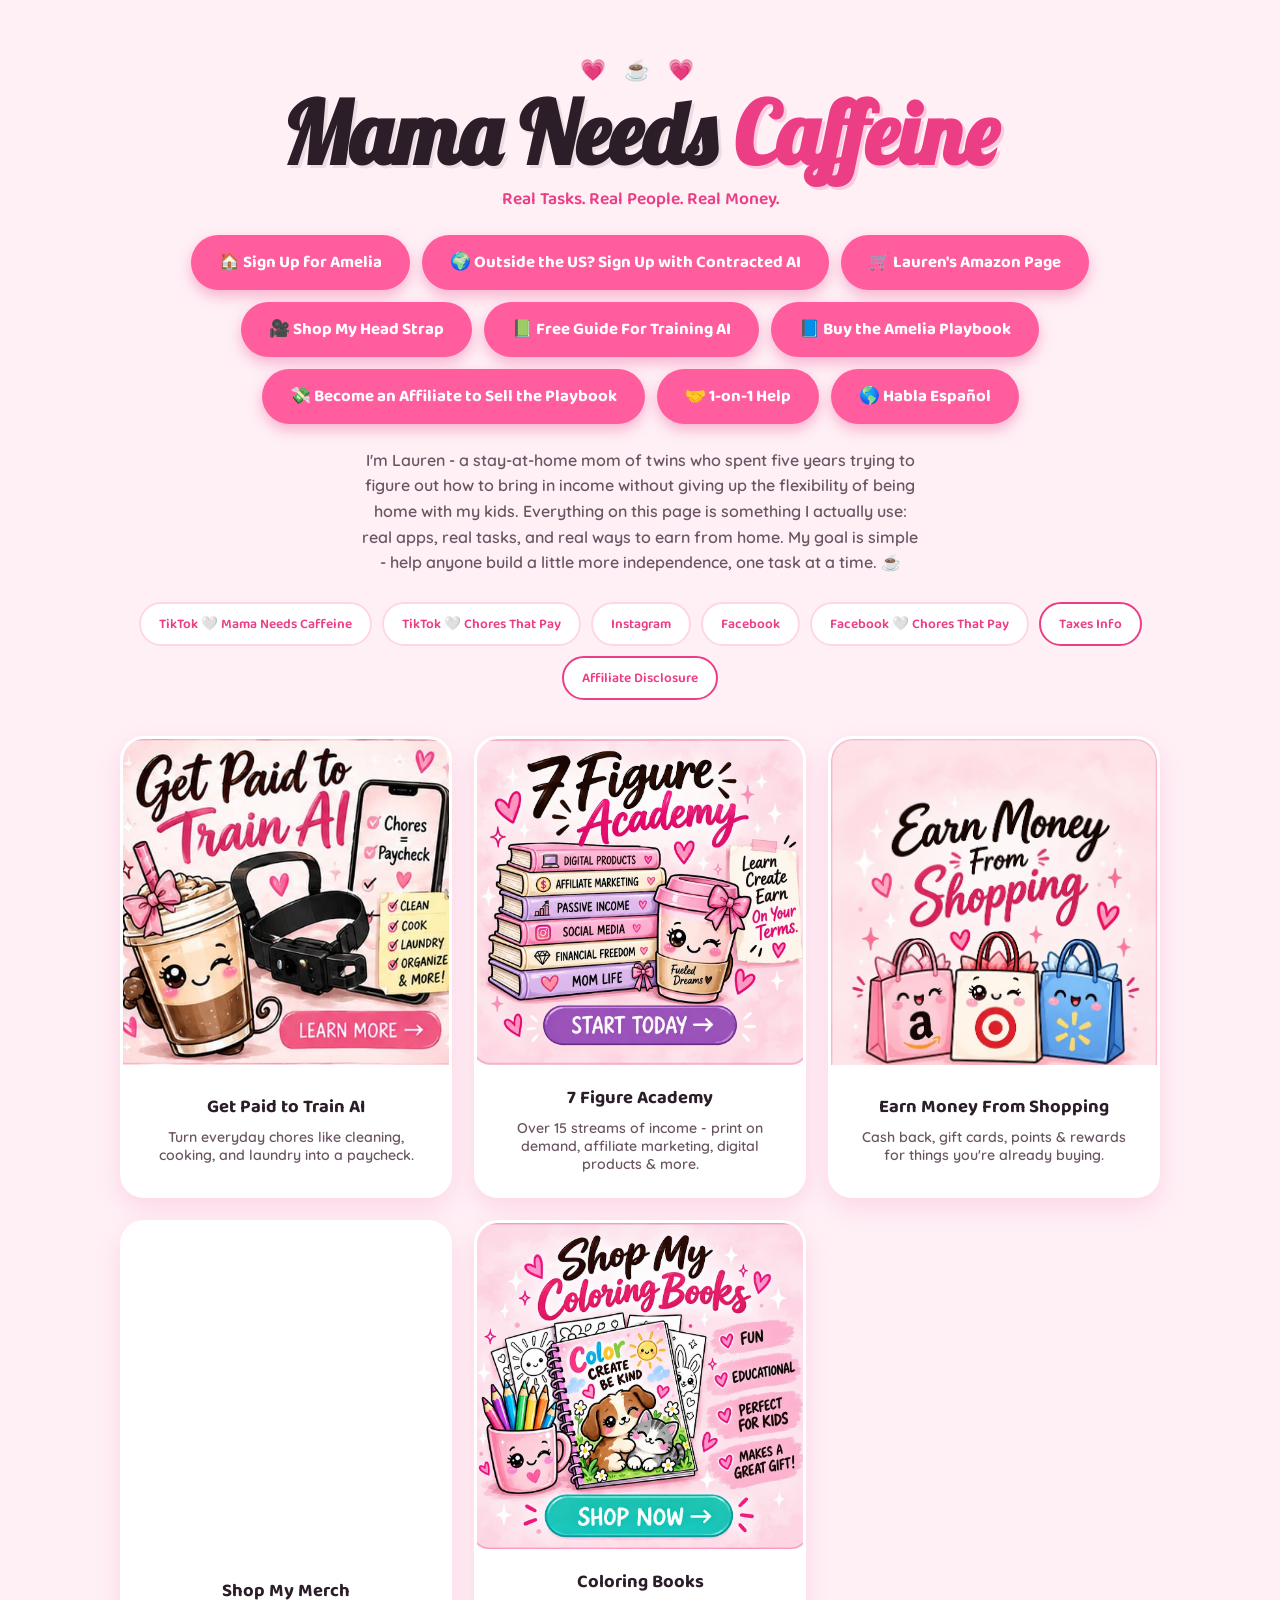
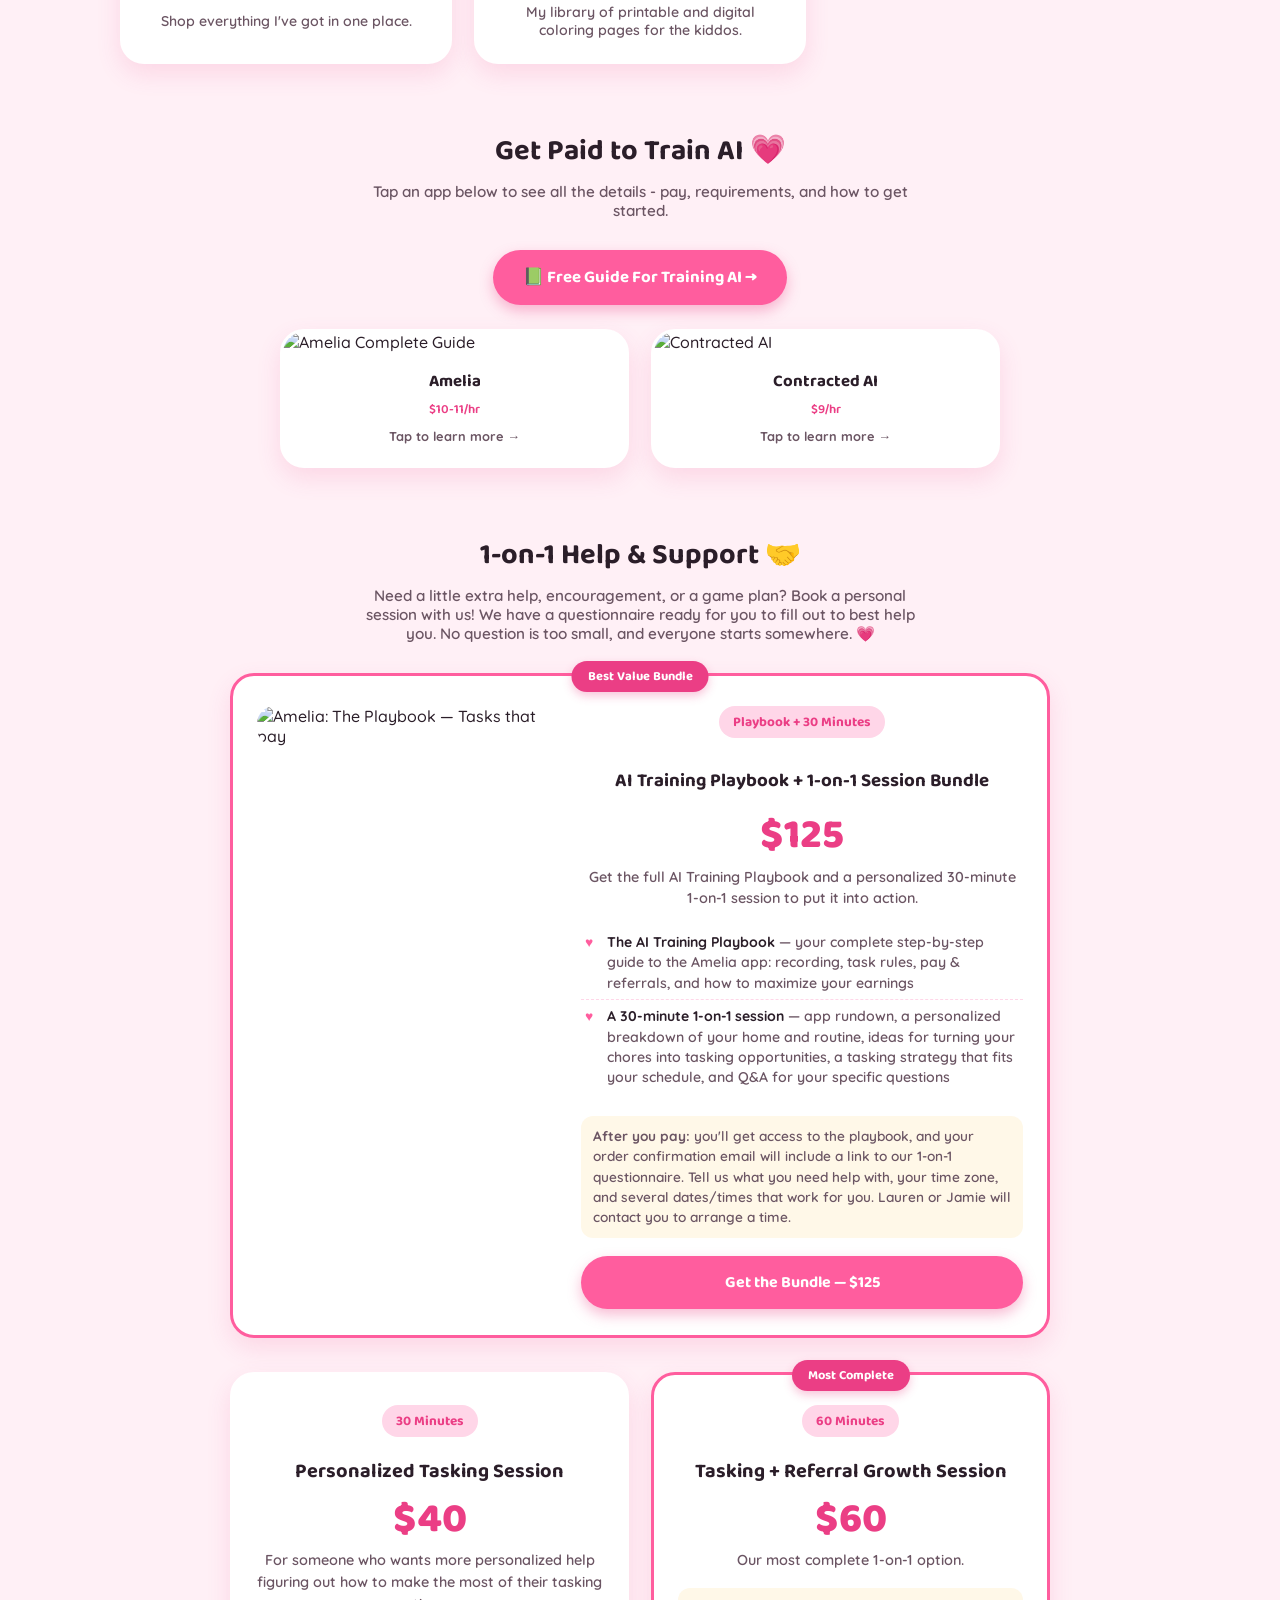
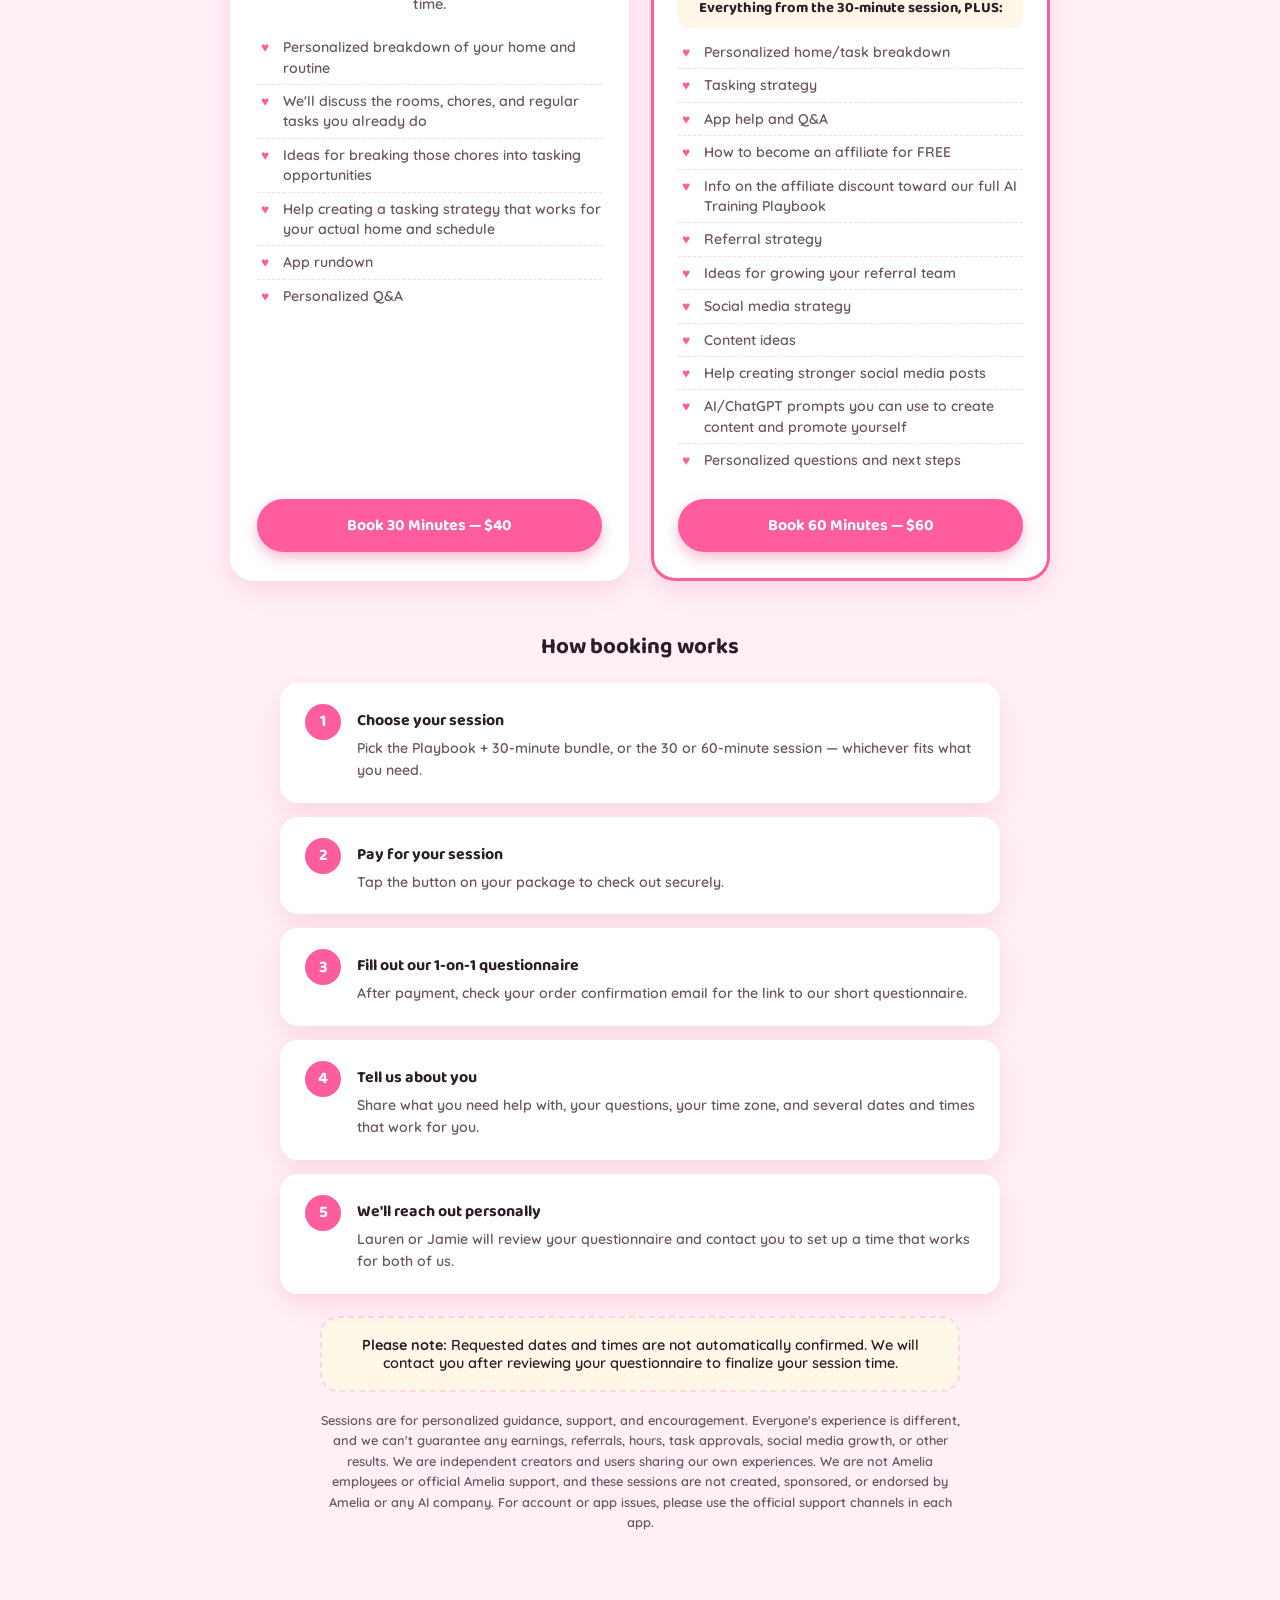
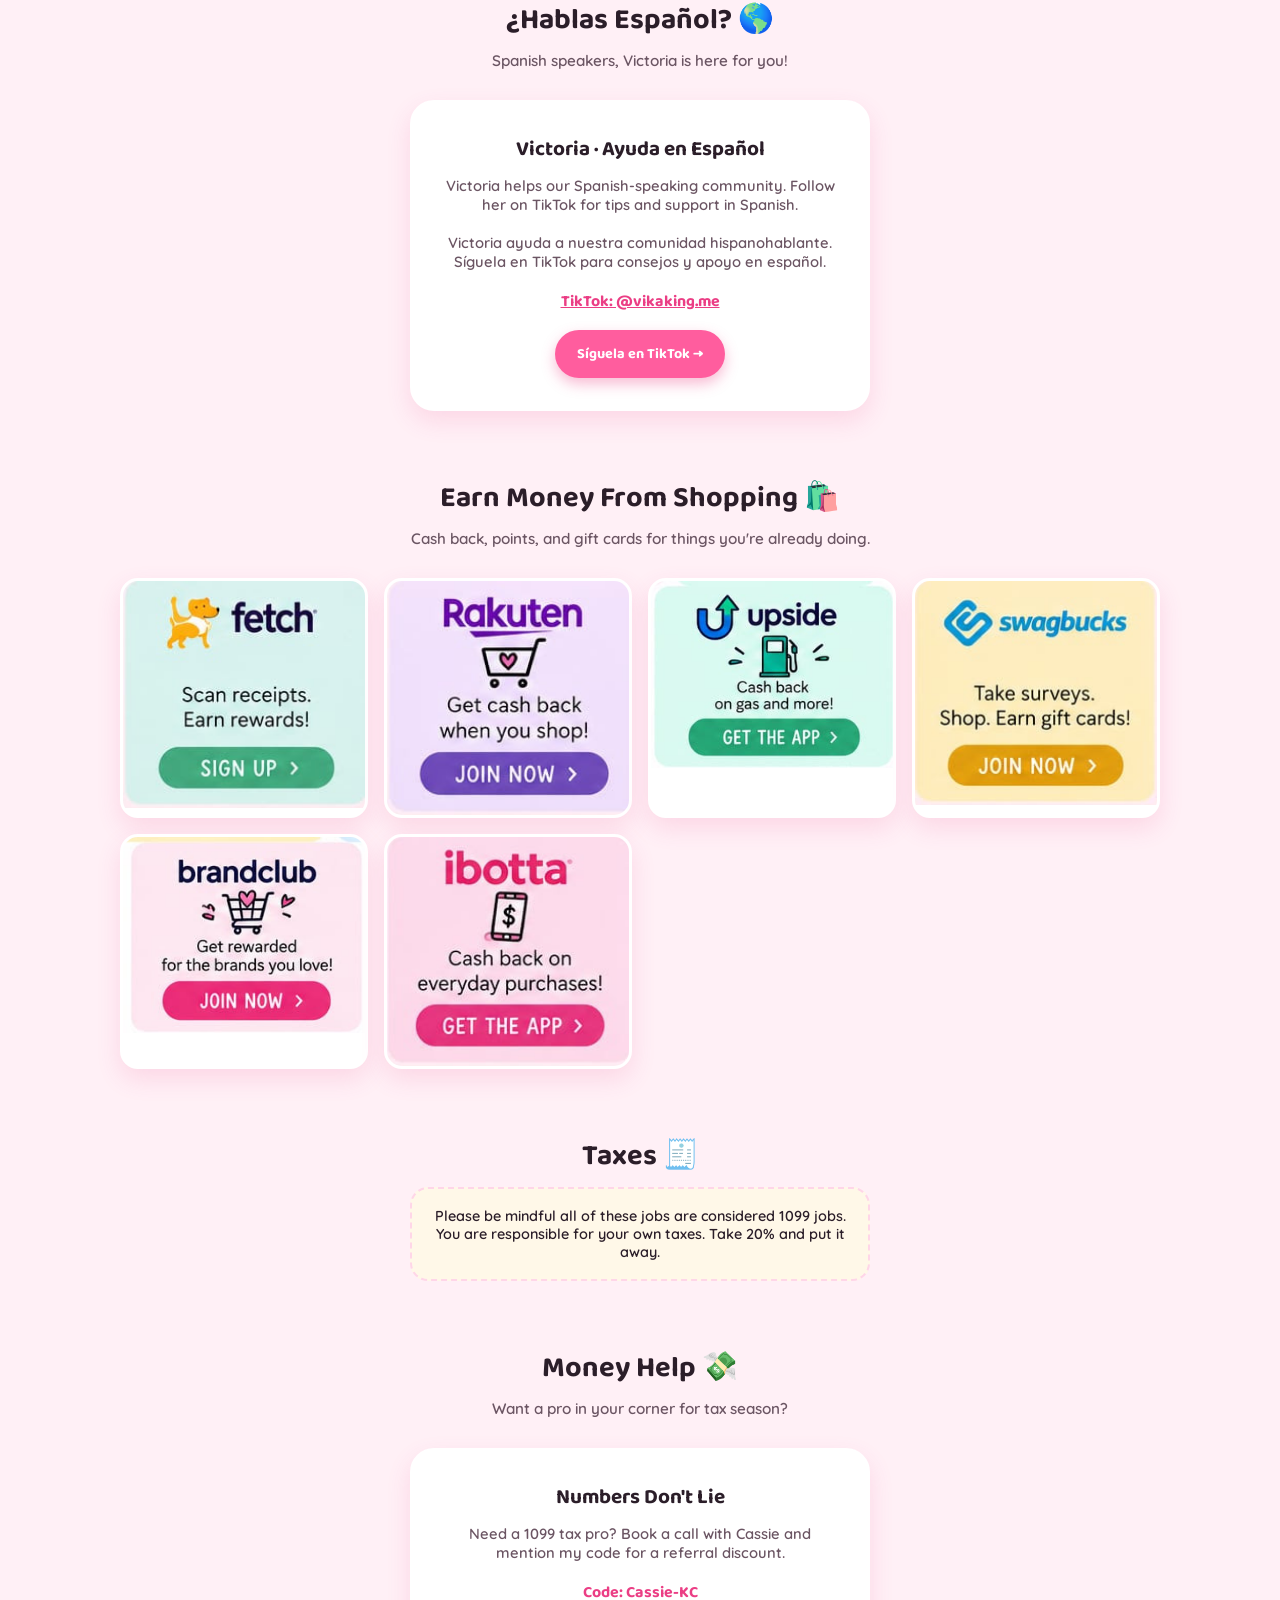
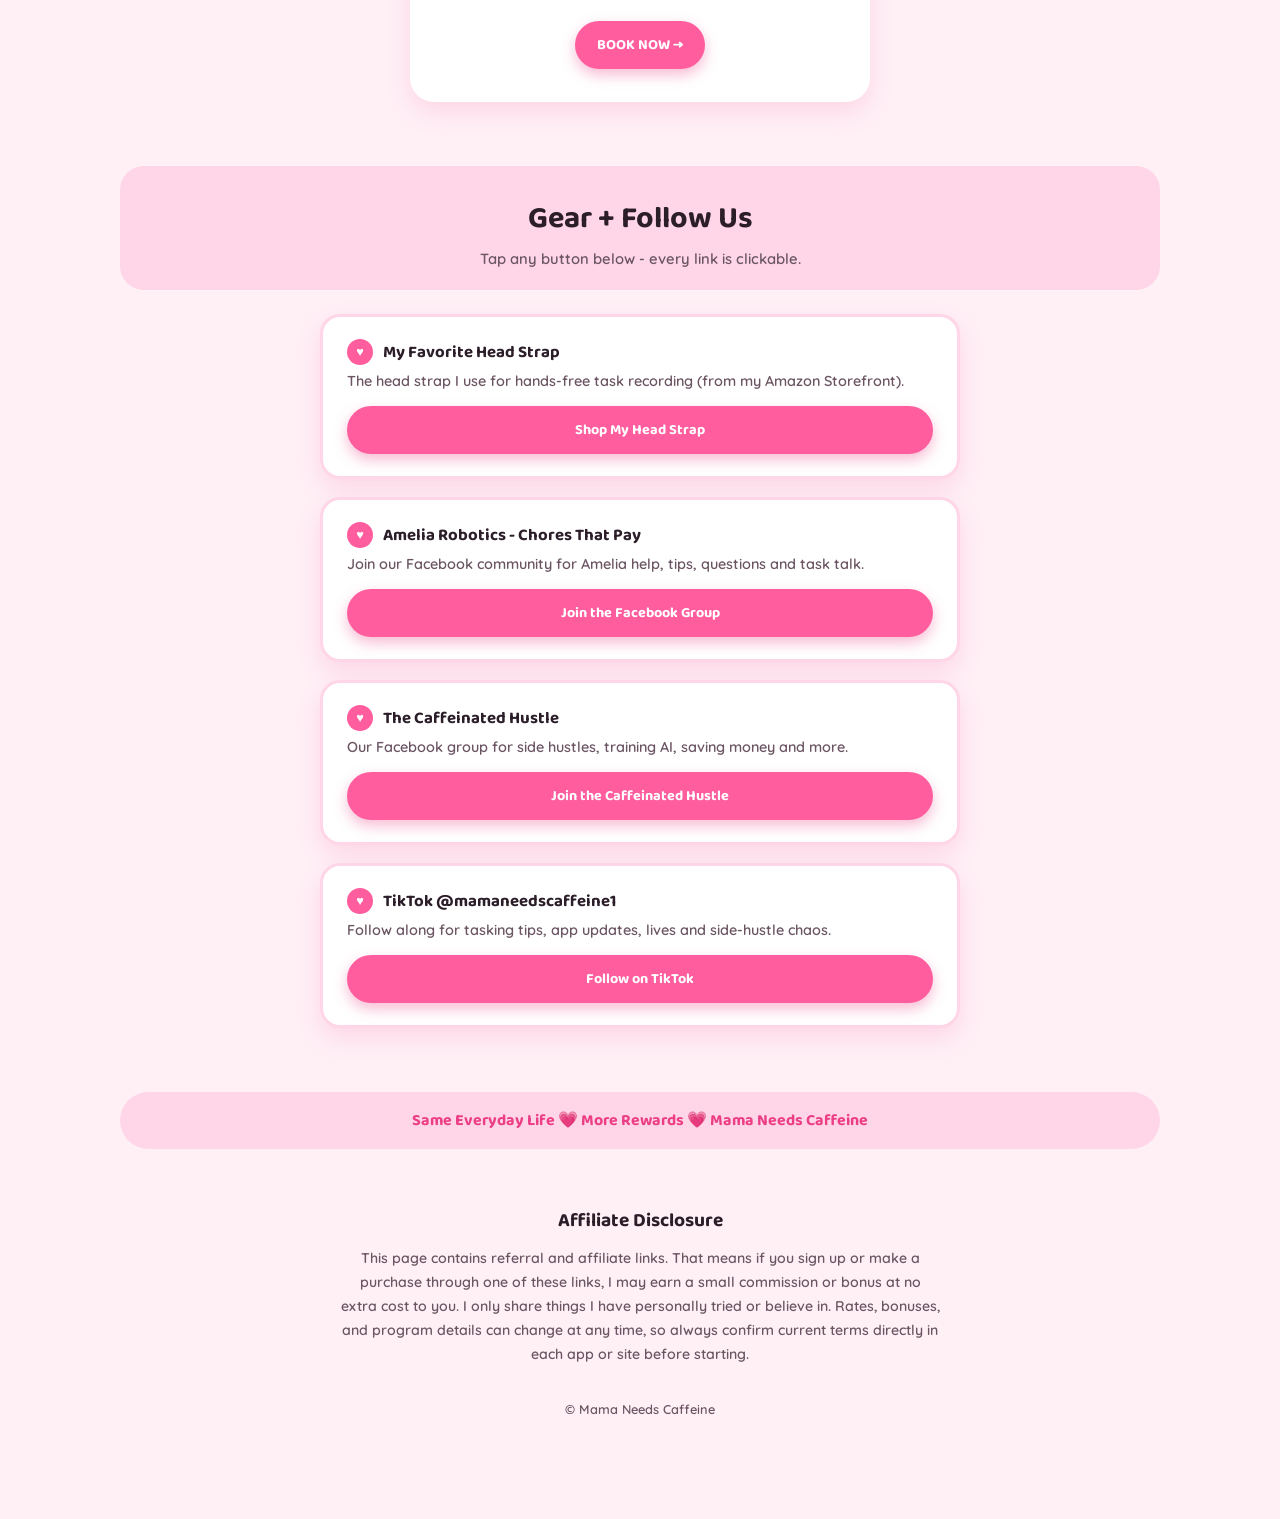
==== index.html @ 2abd8315 "Add Playbook + 1-on-1 bundle to 1-on-1 options" ====
<!DOCTYPE html>
<html lang="en">
<head>
<meta charset="UTF-8">
<meta name="viewport" content="width=device-width, initial-scale=1.0">
<title>Mama Needs Caffeine - Real Tasks. Real People. Real Money.</title>
<link rel="preconnect" href="https://fonts.googleapis.com">
<link rel="preconnect" href="https://fonts.gstatic.com" crossorigin>
<link href="https://fonts.googleapis.com/css2?family=Baloo+2:wght@500;600;700;800&family=Lobster&family=Quicksand:wght@500;600;700&display=swap" rel="stylesheet">
<link rel="stylesheet" href="style.css">
</head>
<body>

<div class="wrap">

  <section class="hero">
    <div class="heart-row">💗 ☕ 💗</div>
    <h1 class="logo">
      <span class="dark-part">Mama Needs</span>
      <span class="pink-part">Caffeine</span>
    </h1>
    <p class="tagline">Real Tasks. Real People. Real Money.</p>
    <div style="display:flex; flex-wrap:wrap; justify-content:center; gap:12px; margin:0 0 24px;">
      <a class="btn" href="https://www.ameliachores.com/r/LBELSL47G3JT" target="_blank" rel="noopener" style="font-size:1.05rem; padding:14px 28px;">🏠 Sign Up for Amelia</a>
      <a class="btn" href="https://contracted.ai/interview/4?ref=8CCH0YBC" target="_blank" rel="noopener" style="font-size:1.05rem; padding:14px 28px;">🌍 Outside the US? Sign Up with Contracted AI</a>
      <a class="btn" href="https://www.amazon.com/shop/adventuresthrumotherhood?ref=cm_sw_r_apan_aipsfshop_J4DMDSA8J8KQQZ8EER9V&ref_=cm_sw_r_apan_aipsfshop_J4DMDSA8J8KQQZ8EER9V&social_share=cm_sw_r_apan_aipsfshop_J4DMDSA8J8KQQZ8EER9V&language=en-US&ccs_id=1f6374aa-0c74-4f8c-9228-d6cecc4f8202" target="_blank" rel="noopener" style="font-size:1.05rem; padding:14px 28px;">🛒 Lauren's Amazon Page</a>
      <a class="btn" href="https://a.co/d/09XKyLMh" target="_blank" rel="noopener" style="font-size:1.05rem; padding:14px 28px;">🎥 Shop My Head Strap</a>
      <a class="btn" href="free-guide/" style="font-size:1.05rem; padding:14px 28px;">📗 Free Guide For Training AI</a>
      <a class="btn" href="playbook.html" style="font-size:1.05rem; padding:14px 28px;">📘 Buy the Amelia Playbook</a>
      <a class="btn" href="https://af.uppromote.com/zef9bq-ih/register" target="_blank" rel="noopener" style="font-size:1.05rem; padding:14px 28px;">💸 Become an Affiliate to Sell the Playbook</a>
      <a class="btn" href="#one-on-one" style="font-size:1.05rem; padding:14px 28px;">🤝 1-on-1 Help</a>
      <a class="btn" href="#espanol" style="font-size:1.05rem; padding:14px 28px;">🌎 Habla Español</a>
    </div>
    <p class="bio">I'm Lauren - a stay-at-home mom of twins who spent five years trying to figure out how to bring in income without giving up the flexibility of being home with my kids. Everything on this page is something I actually use: real apps, real tasks, and real ways to earn from home. My goal is simple - help anyone build a little more independence, one task at a time. ☕</p>
    <div class="socials">
      <a href="https://www.tiktok.com/@mamaneedscaffeine1" target="_blank" rel="noopener">TikTok 🤍 Mama Needs Caffeine</a>
      <a href="https://www.tiktok.com/@choresthatpay?_r=1&_t=ZP-99oazh02ytD" target="_blank" rel="noopener">TikTok 🤍 Chores That Pay</a>
      <a href="https://www.instagram.com/choresthatpay" target="_blank" rel="noopener">Instagram</a>
      <a href="https://www.facebook.com/share/19jVBPWuqv/" target="_blank" rel="noopener">Facebook</a>
      <a href="https://www.facebook.com/profile.php?id=61594440024129" target="_blank" rel="noopener">Facebook 🤍 Chores That Pay</a>
      <a href="#taxes" class="meta-link">Taxes Info</a>
      <a href="#disclosure" class="meta-link">Affiliate Disclosure</a>
    </div>
  </section>

  <div class="feature-grid">

    <a class="feature-card" href="#ai-training">
      <img src="train-ai-banner.png" alt="Get Paid to Train AI">
      <div class="feature-body">
        <h3>Get Paid to Train AI</h3>
        <p>Turn everyday chores like cleaning, cooking, and laundry into a paycheck.</p>
      </div>
    </a>

    <a class="feature-card" href="https://shop.beacons.ai/digitalboss01/f6647936-2708-4bae-9449-1b0b3589a94e?affiliateKey=[base64]%3D%3D&t=1787776567490" target="_blank" rel="noopener">
      <img src="academy.png" alt="7 Figure Academy">
      <div class="feature-body">
        <h3>7 Figure Academy</h3>
        <p>Over 15 streams of income - print on demand, affiliate marketing, digital products & more.</p>
      </div>
    </a>

    <a class="feature-card" href="#cashback">
      <img src="shopping-banner.png" alt="Earn Money From Shopping">
      <div class="feature-body">
        <h3>Earn Money From Shopping</h3>
        <p>Cash back, gift cards, points & rewards for things you're already buying.</p>
      </div>
    </a>

    <a class="feature-card" href="https://mama-needs-caffeine.printify.me/products" target="_blank" rel="noopener">
      <div class="slideshow">
        <img src="shirt-work-smarter.jpg" alt="Work Smarter Not Harder shirt">
        <img src="shirt-lets-get-paid.jpg" alt="Let's Get Paid shirt">
        <img src="shirt-extra-income.jpg" alt="Turn Everyday Life Into Extra Income shirt">
      </div>
      <div class="feature-body">
        <h3>Shop My Merch</h3>
        <p>Shop everything I've got in one place.</p>
      </div>
    </a>

    <a class="feature-card" href="https://amzn.to/4gNyfZn" target="_blank" rel="noopener">
      <img src="coloring-books.png" alt="Shop My Coloring Books">
      <div class="feature-body">
        <h3>Coloring Books</h3>
        <p>My library of printable and digital coloring pages for the kiddos.</p>
      </div>
    </a>

  </div>

  <h2 class="section-title" id="ai-training">Get Paid to Train AI 💗</h2>
  <p class="section-sub">Tap an app below to see all the details - pay, requirements, and how to get started.</p>
  <div class="app-cta" style="margin:0 0 8px;"><a class="btn" href="free-guide/">📗 Free Guide For Training AI →</a></div>
  <div class="subrow">
    <a class="sub-card" href="amelia.html">
      <img src="https://cdn.shopify.com/s/files/1/1002/6323/1779/files/amelia-complete-guide.png?v=1792120427" alt="Amelia Complete Guide">
      <div class="sub-body">
        <h4>Amelia</h4>
        <span class="code">$10-11/hr</span>
        <span class="tap-note">Tap to learn more →</span>
      </div>
    </a>
    <a class="sub-card" href="contracted-ai-info.html">
      <img src="https://cdn.shopify.com/s/files/1/1002/6323/1779/files/contracted-ai.png?v=1792118184" alt="Contracted AI">
      <div class="sub-body">
        <h4>Contracted AI</h4>
        <span class="code">$9/hr</span>
        <span class="tap-note">Tap to learn more →</span>
      </div>
    </a>
  </div>

  <!-- ============ 1-ON-1 HELP & SUPPORT ============ -->
  <h2 class="section-title" id="one-on-one">1-on-1 Help &amp; Support 🤝</h2>
  <p class="section-sub">Need a little extra help, encouragement, or a game plan? Book a personal session with us! We have a questionnaire ready for you to fill out to best help you. No question is too small, and everyone starts somewhere. 💗</p>

  <div class="bundle-card">
    <span class="help-ribbon">Best Value Bundle</span>
    <img class="bundle-img" src="https://cdn.shopify.com/s/files/1/1002/6323/1779/files/Amelia_chores_that_pay_0a6f70e0-307a-493e-a31a-1e8fb2b9ea78.png?v=1792594000" alt="Amelia: The Playbook — Tasks that pay" loading="lazy">
    <div class="bundle-body">
      <p class="help-time">Playbook + 30 Minutes</p>
      <h3>AI Training Playbook + 1-on-1 Session Bundle</h3>
      <p class="help-price">$125</p>
      <p class="help-for">Get the full AI Training Playbook and a personalized 30-minute 1-on-1 session to put it into action.</p>
      <ul class="help-list">
        <li><strong>The AI Training Playbook</strong> — your complete step-by-step guide to the Amelia app: recording, task rules, pay &amp; referrals, and how to maximize your earnings</li>
        <li><strong>A 30-minute 1-on-1 session</strong> — app rundown, a personalized breakdown of your home and routine, ideas for turning your chores into tasking opportunities, a tasking strategy that fits your schedule, and Q&amp;A for your specific questions</li>
      </ul>
      <p class="bundle-after"><strong>After you pay:</strong> you'll get access to the playbook, and your order confirmation email will include a link to our 1-on-1 questionnaire. Tell us what you need help with, your time zone, and several dates/times that work for you. Lauren or Jamie will contact you to arrange a time.</p>
      <a class="btn help-btn" href="https://zef9bq-ih.myshopify.com/cart/55795128860963:1" target="_blank" rel="noopener">Get the Bundle — $125</a>
    </div>
  </div>

  <div class="help-grid">

    <div class="help-card">
      <p class="help-time">30 Minutes</p>
      <h3>Personalized Tasking Session</h3>
      <p class="help-price">$40</p>
      <p class="help-for">For someone who wants more personalized help figuring out how to make the most of their tasking time.</p>
      <ul class="help-list">
        <li>Personalized breakdown of your home and routine</li>
        <li>We'll discuss the rooms, chores, and regular tasks you already do</li>
        <li>Ideas for breaking those chores into tasking opportunities</li>
        <li>Help creating a tasking strategy that works for your actual home and schedule</li>
        <li>App rundown</li>
        <li>Personalized Q&amp;A</li>
      </ul>
      <a class="btn help-btn" href="https://zef9bq-ih.myshopify.com/cart/55715166224675:1" target="_blank" rel="noopener">Book 30 Minutes — $40</a>
    </div>

    <div class="help-card help-card--featured">
      <span class="help-ribbon">Most Complete</span>
      <p class="help-time">60 Minutes</p>
      <h3>Tasking + Referral Growth Session</h3>
      <p class="help-price">$60</p>
      <p class="help-for">Our most complete 1-on-1 option.</p>
      <p class="help-plus">Everything from the 30-minute session, PLUS:</p>
      <ul class="help-list">
        <li>Personalized home/task breakdown</li>
        <li>Tasking strategy</li>
        <li>App help and Q&amp;A</li>
        <li>How to become an affiliate for FREE</li>
        <li>Info on the affiliate discount toward our full AI Training Playbook</li>
        <li>Referral strategy</li>
        <li>Ideas for growing your referral team</li>
        <li>Social media strategy</li>
        <li>Content ideas</li>
        <li>Help creating stronger social media posts</li>
        <li>AI/ChatGPT prompts you can use to create content and promote yourself</li>
        <li>Personalized questions and next steps</li>
      </ul>
      <a class="btn help-btn" href="https://zef9bq-ih.myshopify.com/cart/55715166454051:1" target="_blank" rel="noopener">Book 60 Minutes — $60</a>
    </div>

  </div>

  <h3 class="help-subtitle">How booking works</h3>
  <div class="steps-list">
    <div class="step-item"><span class="step-num">1</span><div><h4>Choose your session</h4><p>Pick the Playbook + 30-minute bundle, or the 30 or 60-minute session — whichever fits what you need.</p></div></div>
    <div class="step-item"><span class="step-num">2</span><div><h4>Pay for your session</h4><p>Tap the button on your package to check out securely.</p></div></div>
    <div class="step-item"><span class="step-num">3</span><div><h4>Fill out our 1-on-1 questionnaire</h4><p>After payment, check your order confirmation email for the link to our short questionnaire.</p></div></div>
    <div class="step-item"><span class="step-num">4</span><div><h4>Tell us about you</h4><p>Share what you need help with, your questions, your time zone, and several dates and times that work for you.</p></div></div>
    <div class="step-item"><span class="step-num">5</span><div><h4>We'll reach out personally</h4><p>Lauren or Jamie will review your questionnaire and contact you to set up a time that works for both of us.</p></div></div>
  </div>

  <div class="tax-note help-note"><strong>Please note:</strong> Requested dates and times are not automatically confirmed. We will contact you after reviewing your questionnaire to finalize your session time.</div>


  <p class="help-disclaimer">Sessions are for personalized guidance, support, and encouragement. Everyone's experience is different, and we can't guarantee any earnings, referrals, hours, task approvals, social media growth, or other results. We are independent creators and users sharing our own experiences. We are not Amelia employees or official Amelia support, and these sessions are not created, sponsored, or endorsed by Amelia or any AI company. For account or app issues, please use the official support channels in each app.</p>

  <h2 class="section-title" id="espanol">¿Hablas Español? 🌎</h2>
  <p class="section-sub">Spanish speakers, Victoria is here for you!</p>
  <div class="text-card">
    <h3>Victoria · Ayuda en Español</h3>
    <p>Victoria helps our Spanish-speaking community. Follow her on TikTok for tips and support in Spanish.<br><br>Victoria ayuda a nuestra comunidad hispanohablante. Síguela en TikTok para consejos y apoyo en español.</p>
    <a class="code" href="https://www.tiktok.com/@vikaking.me?is_from_webapp=1&amp;sender_device=pc" target="_blank" rel="noopener" style="text-decoration:underline;">TikTok: @vikaking.me</a>
    <a class="btn" href="https://www.tiktok.com/@vikaking.me?is_from_webapp=1&amp;sender_device=pc" target="_blank" rel="noopener">Síguela en TikTok →</a>
  </div>

  <h2 class="section-title" id="cashback">Earn Money From Shopping 🛍️</h2>
  <p class="section-sub">Cash back, points, and gift cards for things you're already doing.</p>
  <div class="badge-row">
    <a href="https://referral.fetch.com/vvv3/referralqr?code=Q3BXM" target="_blank" rel="noopener" class="badge-card"><img src="badge-fetch.png" alt="Fetch"></a>
    <a href="https://www.rakuten.com/r/LHERSH76" target="_blank" rel="noopener" class="badge-card"><img src="badge-rakuten.png" alt="Rakuten"></a>
    <a href="https://upside.app.link/LAUREN88553" target="_blank" rel="noopener" class="badge-card"><img src="badge-upside.png" alt="Upside"></a>
    <a href="https://www.swagbucks.com/profile/r_mITPNJ9vuI3R8Bai?rp=3" target="_blank" rel="noopener" class="badge-card"><img src="badge-swagbucks.png" alt="Swagbucks"></a>
    <a href="https://app.brandclub.com/appshare?referralCode=9cac57cb-7c65-445a-a83e-d8b32e8ba21a" target="_blank" rel="noopener" class="badge-card"><img src="badge-brandclub.png" alt="BrandClub"></a>
    <a href="https://ibotta.onelink.me/iUfE/8cc13c64?friend_code=isktabl" target="_blank" rel="noopener" class="badge-card"><img src="badge-ibotta.png" alt="Ibotta"></a>
  </div>

  <h2 class="section-title" id="taxes">Taxes 🧾</h2>
  <div class="tax-note">Please be mindful all of these jobs are considered 1099 jobs. You are responsible for your own taxes. Take 20% and put it away.</div>

  <h2 class="section-title">Money Help 💸</h2>
  <p class="section-sub">Want a pro in your corner for tax season?</p>
  <div class="text-card">
    <h3>Numbers Don't Lie</h3>
    <p>Need a 1099 tax pro? Book a call with Cassie and mention my code for a referral discount.</p>
    <span class="code">Code: Cassie-KC</span>
    <a class="btn" href="https://www.numbersdontliekc.com/booking" target="_blank" rel="noopener">BOOK NOW →</a>
  </div>

  <div class="gear-section">
    <div class="gear-header">
      <h2>Gear + Follow Us</h2>
      <p>Tap any button below - every link is clickable.</p>
    </div>
    <div class="gear-list">
      <div class="gear-card">
        <p class="gear-title"><span class="dot">♥</span> My Favorite Head Strap</p>
        <p>The head strap I use for hands-free task recording (from my Amazon Storefront).</p>
        <a class="btn" href="https://a.co/d/09XKyLMh" target="_blank" rel="noopener">Shop My Head Strap</a>
      </div>
      <div class="gear-card">
        <p class="gear-title"><span class="dot">♥</span> Amelia Robotics - Chores That Pay</p>
        <p>Join our Facebook community for Amelia help, tips, questions and task talk.</p>
        <a class="btn" href="https://www.facebook.com/profile.php?id=61594440024129" target="_blank" rel="noopener">Join the Facebook Group</a>
      </div>
      <div class="gear-card">
        <p class="gear-title"><span class="dot">♥</span> The Caffeinated Hustle</p>
        <p>Our Facebook group for side hustles, training AI, saving money and more.</p>
        <a class="btn" href="https://www.facebook.com/groups/1410020214595066/?rdid=fsnGJmeUayQ2RbTs&share_url=https%3A%2F%2Fwww.facebook.com%2Fshare%2Fg%2F18JztroyEA%2F%23" target="_blank" rel="noopener">Join the Caffeinated Hustle</a>
      </div>
      <div class="gear-card">
        <p class="gear-title"><span class="dot">♥</span> TikTok @mamaneedscaffeine1</p>
        <p>Follow along for tasking tips, app updates, lives and side-hustle chaos.</p>
        <a class="btn" href="https://www.tiktok.com/@mamaneedscaffeine1" target="_blank" rel="noopener">Follow on TikTok</a>
      </div>
    </div>
  </div>

  <div class="ribbon">Same Everyday Life 💗 More Rewards 💗 Mama Needs Caffeine</div>

  <div class="disclosure" id="disclosure">
    <h3>Affiliate Disclosure</h3>
    <p>This page contains referral and affiliate links. That means if you sign up or make a purchase through one of these links, I may earn a small commission or bonus at no extra cost to you. I only share things I have personally tried or believe in. Rates, bonuses, and program details can change at any time, so always confirm current terms directly in each app or site before starting.</p>
  </div>

  <footer>
    <p>© Mama Needs Caffeine</p>
  </footer>

</div>

</body>
</html>
---- style.css ----
:root{--pink-bg:#FFF0F6;--pink-card:#FFFFFF;--pink-soft:#FFD6E8;--pink-hot:#FF5D9E;--pink-hot-deep:#EB3E85;--ink:#2B1E29;--ink-soft:#6B5563;--shadow:0 10px 24px rgba(235,62,133,0.14);}
*{box-sizing:border-box;}
body{margin:0;background:var(--pink-bg);color:var(--ink);font-family:'Quicksand',sans-serif;font-weight:500;-webkit-font-smoothing:antialiased;}
h1,h2,h3,.btn,.badge-label{font-family:'Baloo 2',cursive;}
.wrap{max-width:1080px;margin:0 auto;padding:0 20px 90px;}
a{text-decoration:none;color:inherit;}
img{max-width:100%;display:block;}
.hero{text-align:center;padding:56px 0 36px;}
.hero .heart-row{font-size:1.3rem;margin-bottom:6px;letter-spacing:6px;}
.logo{font-family:'Lobster',cursive;font-size:clamp(3.2rem,10vw,5.4rem);margin:0 0 6px;line-height:1.05;}
.logo .dark-part{display:inline-block;color:var(--ink);text-shadow:3px 3px 0 rgba(0,0,0,0.08);animation:bounce 1.4s ease-in-out infinite;}
.logo .pink-part{display:inline-block;color:var(--pink-hot-deep);text-shadow:3px 3px 0 rgba(235,62,133,0.2);animation:bounce 1.4s ease-in-out infinite;}
@keyframes bounce{0%,50%,100%{transform:translateY(0);}25%{transform:translateY(-22px);}}
.hero .tagline{font-family:'Baloo 2',cursive;font-weight:600;font-size:1.1rem;color:var(--pink-hot-deep);margin:0 0 22px;}
.hero p.bio{max-width:560px;margin:0 auto 26px;color:var(--ink-soft);font-weight:600;font-size:1rem;line-height:1.6;}
.socials{display:flex;justify-content:center;gap:10px;flex-wrap:wrap;}
.socials a{padding:9px 18px;border-radius:100px;background:#fff;border:2px solid var(--pink-soft);font-family:'Baloo 2',cursive;font-weight:600;font-size:0.85rem;color:var(--pink-hot-deep);transition:transform .15s ease,background .15s ease;}
.socials a:hover{background:var(--pink-soft);transform:translateY(-2px);}
.socials a.meta-link{border-color:var(--pink-hot-deep);}
.section-title{text-align:center;font-size:1.8rem;font-weight:700;margin:64px 0 8px;color:var(--ink);}
.section-sub{text-align:center;color:var(--ink-soft);font-weight:600;margin:0 auto 30px;font-size:0.95rem;max-width:560px;}
.feature-grid{display:grid;grid-template-columns:repeat(3,1fr);gap:22px;}
@media (max-width:860px){.feature-grid{grid-template-columns:repeat(2,1fr);}}
@media (max-width:560px){.feature-grid{grid-template-columns:1fr;}}
.feature-card{background:var(--pink-card);border-radius:24px;overflow:hidden;box-shadow:var(--shadow);border:3px solid #fff;display:flex;flex-direction:column;transition:transform .15s ease;}
.feature-card:hover{transform:translateY(-3px);}
.feature-card > img{width:100%;aspect-ratio:1/1;object-fit:cover;object-position:top;}
.feature-card .feature-body{padding:18px 20px 22px;text-align:center;flex:1;display:flex;flex-direction:column;justify-content:center;}
.feature-card h3{font-size:1.15rem;font-weight:700;margin:0 0 6px;color:var(--ink);}
.feature-card p{color:var(--ink-soft);font-weight:600;font-size:0.88rem;margin:0;}
.btn{display:inline-block;background:var(--pink-hot);color:#fff;font-weight:700;font-size:0.9rem;padding:12px 22px;border-radius:100px;box-shadow:0 6px 14px rgba(235,62,133,0.35);transition:background .15s ease,transform .15s ease;}
.btn:hover{background:var(--pink-hot-deep);transform:translateY(-2px);}
.slideshow{position:relative;width:100%;aspect-ratio:1/1;overflow:hidden;background:#fff;}
.slideshow img{position:absolute;inset:0;width:100%;height:100%;object-fit:cover;opacity:0;animation:fadeCycle 9s infinite;}
.slideshow img:nth-child(1){animation-delay:0s;}
.slideshow img:nth-child(2){animation-delay:3s;}
.slideshow img:nth-child(3){animation-delay:6s;}
@keyframes fadeCycle{0%{opacity:0;}4%{opacity:1;}30%{opacity:1;}36%{opacity:0;}100%{opacity:0;}}
.subrow{display:grid;grid-template-columns:repeat(2,1fr);gap:22px;margin-top:24px;max-width:720px;margin-left:auto;margin-right:auto;}
@media (max-width:520px){.subrow{grid-template-columns:1fr;}}
.sub-card{background:var(--pink-card);border-radius:24px;overflow:hidden;box-shadow:var(--shadow);border:3px solid #fff;transition:transform .15s ease;}
.sub-card[href]:hover{transform:translateY(-3px);}
.sub-card img{width:100%;}
.sub-card .sub-body{padding:16px 18px 20px;text-align:center;}
.sub-card h4{font-family:'Baloo 2',cursive;font-size:1.05rem;margin:0 0 4px;}
.sub-card .code{display:block;font-family:'Baloo 2',cursive;color:var(--pink-hot-deep);font-size:0.8rem;font-weight:600;}
.sub-card .tap-note{display:inline-block;margin-top:8px;font-size:0.8rem;font-weight:700;color:var(--ink-soft);}
.badge-row{display:grid;grid-template-columns:repeat(4,1fr);gap:16px;margin-top:28px;}
@media (max-width:720px){.badge-row{grid-template-columns:repeat(3,1fr);}}
@media (max-width:480px){.badge-row{grid-template-columns:repeat(2,1fr);}}
.badge-card{background:var(--pink-card);border-radius:18px;overflow:hidden;box-shadow:var(--shadow);border:3px solid #fff;transition:transform .15s ease;}
.badge-card:hover{transform:translateY(-3px);}
.badge-card img{width:100%;}
.text-card{max-width:460px;margin:0 auto;background:var(--pink-card);border-radius:24px;box-shadow:var(--shadow);border:3px solid #fff;padding:30px 26px;text-align:center;}
.text-card h3{font-size:1.3rem;margin:0 0 10px;}
.text-card p{color:var(--ink-soft);font-weight:600;font-size:0.92rem;margin:0 0 18px;}
.text-card .code{display:block;font-family:'Baloo 2',cursive;color:var(--pink-hot-deep);margin-bottom:16px;font-weight:700;}
.tax-note{max-width:460px;margin:0 auto 24px;background:#FFF8E8;border:2px dashed var(--pink-soft);border-radius:18px;padding:18px 22px;text-align:center;color:var(--ink);font-weight:600;font-size:0.9rem;}
.ribbon{margin-top:64px;text-align:center;background:var(--pink-soft);border-radius:100px;padding:16px 20px;font-family:'Baloo 2',cursive;font-weight:700;color:var(--pink-hot-deep);font-size:1rem;}
.disclosure{max-width:600px;margin:56px auto 0;text-align:center;color:var(--ink-soft);font-weight:600;font-size:0.88rem;line-height:1.7;}
.disclosure h3{font-family:'Baloo 2',cursive;color:var(--ink);font-size:1.2rem;margin:0 0 10px;}
.disclosure p{margin:0;}
footer{margin-top:32px;text-align:center;color:var(--ink-soft);font-size:0.8rem;font-weight:600;line-height:1.7;}
footer p{margin:0 0 8px;}
.gear-section{margin-top:64px;}
.gear-header{text-align:center;background:var(--pink-soft);border-radius:24px;padding:28px 20px 22px;margin-bottom:24px;}
.gear-header h2{font-size:1.9rem;margin:0 0 6px;color:var(--ink);}
.gear-header p{color:var(--ink-soft);font-weight:600;margin:0;font-size:0.92rem;}
.gear-list{display:flex;flex-direction:column;gap:18px;max-width:640px;margin:0 auto;}
.gear-card{background:var(--pink-card);border:3px solid var(--pink-soft);border-radius:20px;padding:22px 24px;box-shadow:var(--shadow);}
.gear-card .gear-title{display:flex;align-items:center;gap:10px;font-family:'Baloo 2',cursive;font-weight:700;font-size:1.05rem;margin:0 0 6px;color:var(--ink);}
.gear-card .gear-title .dot{width:26px;height:26px;border-radius:50%;background:var(--pink-hot);color:#fff;display:flex;align-items:center;justify-content:center;font-size:0.8rem;flex-shrink:0;}
.gear-card p{color:var(--ink-soft);font-weight:600;font-size:0.9rem;margin:0 0 16px;}
.gear-card .btn{display:block;text-align:center;width:100%;}
.faq-list{max-width:720px;margin:0 auto;display:flex;flex-direction:column;gap:14px;}
.faq-item{background:var(--pink-card);border-radius:18px;border:3px solid #fff;box-shadow:var(--shadow);padding:18px 22px;}
.faq-item h4{font-family:'Baloo 2',cursive;font-size:1rem;margin:0 0 8px;color:var(--ink);}
.faq-item p{color:var(--ink-soft);font-weight:600;font-size:0.88rem;margin:0;line-height:1.6;}
.faq-note{max-width:640px;margin:24px auto 0;background:#FFF8E8;border:2px dashed var(--pink-soft);border-radius:18px;padding:16px 20px;text-align:center;color:var(--ink);font-weight:600;font-size:0.85rem;}
.back-link{display:inline-block;margin-top:22px;padding:8px 16px;border-radius:100px;background:#fff;border:2px solid var(--pink-soft);font-family:'Baloo 2',cursive;font-weight:600;font-size:0.85rem;color:var(--pink-hot-deep);}
.app-hero{text-align:center;padding:20px 0 10px;}
.app-hero img{box-shadow:var(--shadow);}
.app-hero h1{font-size:clamp(2.2rem,7vw,3rem);margin:0 0 8px;color:var(--ink);line-height:1.1;}
.app-tag{max-width:560px;margin:0 auto;color:var(--ink-soft);font-weight:600;font-size:1rem;line-height:1.6;}
.app-cta{text-align:center;margin:24px 0 8px;}
.app-cta .btn{font-size:1.05rem;padding:14px 30px;}
.stat-row{display:grid;grid-template-columns:repeat(auto-fit,minmax(180px,1fr));gap:18px;margin-top:28px;}
.stat-card{background:var(--pink-card);border-radius:20px;border:3px solid #fff;box-shadow:var(--shadow);padding:20px 18px;text-align:center;}
.stat-label{margin:0 0 4px;font-size:0.78rem;font-weight:700;text-transform:uppercase;letter-spacing:1px;color:var(--ink-soft);}
.stat-value{margin:0;font-family:'Baloo 2',cursive;font-size:1.35rem;font-weight:700;color:var(--pink-hot-deep);line-height:1.25;}
.stat-detail{margin:6px 0 0;font-size:0.82rem;font-weight:600;color:var(--ink-soft);}
.requirements-box{max-width:640px;margin:0 auto;background:var(--pink-card);border-radius:20px;border:3px solid var(--pink-soft);box-shadow:var(--shadow);padding:22px 26px;}
.requirements-box h4{font-family:'Baloo 2',cursive;font-size:1.05rem;margin:0 0 8px;color:var(--ink);}
.requirements-box ul{margin:0;padding-left:20px;color:var(--ink-soft);font-weight:600;font-size:0.92rem;line-height:1.7;}
.task-chip-row{display:flex;flex-wrap:wrap;justify-content:center;gap:10px;max-width:720px;margin:20px auto 0;}
.task-chip{background:#fff;border:2px solid var(--pink-soft);border-radius:100px;padding:8px 16px;font-family:'Baloo 2',cursive;font-weight:600;font-size:0.9rem;color:var(--pink-hot-deep);}
.steps-list{max-width:720px;margin:0 auto;display:flex;flex-direction:column;gap:14px;}
.step-item{display:flex;gap:16px;align-items:flex-start;background:var(--pink-card);border-radius:18px;border:3px solid #fff;box-shadow:var(--shadow);padding:18px 22px;}
.step-num{flex-shrink:0;width:36px;height:36px;border-radius:50%;background:var(--pink-hot);color:#fff;font-family:'Baloo 2',cursive;font-weight:700;font-size:1.05rem;display:flex;align-items:center;justify-content:center;}
.step-item h4{font-family:'Baloo 2',cursive;font-size:1rem;margin:4px 0 4px;color:var(--ink);}
.step-item p{color:var(--ink-soft);font-weight:600;font-size:0.88rem;margin:0;line-height:1.6;}
/* ---- 1-on-1 Help & Support ---- */
.help-grid{display:grid;grid-template-columns:repeat(2,1fr);gap:22px;align-items:stretch;margin-top:8px;max-width:820px;margin-left:auto;margin-right:auto;}
@media (max-width:900px){.help-grid{grid-template-columns:1fr;max-width:520px;margin-left:auto;margin-right:auto;}}
.help-card{position:relative;background:var(--pink-card);border-radius:24px;border:3px solid #fff;box-shadow:var(--shadow);padding:30px 24px 26px;display:flex;flex-direction:column;text-align:center;}
.help-card--featured{border-color:var(--pink-hot);}
.help-ribbon{position:absolute;top:-15px;left:50%;transform:translateX(-50%);background:var(--pink-hot-deep);color:#fff;font-family:'Baloo 2',cursive;font-weight:700;font-size:0.8rem;padding:5px 16px;border-radius:100px;white-space:nowrap;box-shadow:0 4px 10px rgba(235,62,133,0.3);}
.help-time{display:inline-block;align-self:center;margin:0 0 10px;padding:5px 14px;border-radius:100px;background:var(--pink-soft);color:var(--pink-hot-deep);font-family:'Baloo 2',cursive;font-weight:700;font-size:0.85rem;}
.help-card h3{font-size:1.25rem;line-height:1.2;margin:0 0 4px;color:var(--ink);}
.help-price{margin:0 0 10px;font-family:'Baloo 2',cursive;font-weight:800;font-size:2.6rem;line-height:1;color:var(--pink-hot-deep);}
.help-for{margin:0 0 16px;color:var(--ink-soft);font-weight:600;font-size:0.9rem;line-height:1.5;}
.help-plus{margin:0 0 8px;font-family:'Baloo 2',cursive;font-weight:700;font-size:0.92rem;color:var(--ink);background:#FFF8E8;border-radius:12px;padding:8px 12px;}
.help-list{list-style:none;margin:0 0 22px;padding:0;text-align:left;flex:1;}
.help-list li{position:relative;padding:6px 0 6px 26px;color:var(--ink-soft);font-weight:600;font-size:0.88rem;line-height:1.45;border-bottom:1px dashed var(--pink-soft);}
.help-list li:last-child{border-bottom:none;}
.help-list li::before{content:'♥';position:absolute;left:4px;top:6px;color:var(--pink-hot);font-size:0.85rem;}
.help-btn{display:block;width:100%;text-align:center;font-size:1rem;padding:14px 18px;}
.help-subtitle{text-align:center;font-size:1.4rem;margin:48px 0 18px;color:var(--ink);}
.help-note{max-width:640px;margin:22px auto 0;}
.help-disclaimer{max-width:640px;margin:18px auto 0;text-align:center;color:var(--ink-soft);font-weight:600;font-size:0.8rem;line-height:1.6;}
@media (min-width:901px){.help-card h3{min-height:2.4em;display:flex;align-items:center;justify-content:center;}}

.bundle-card{position:relative;max-width:820px;margin:8px auto 34px;background:var(--pink-card);border-radius:24px;border:3px solid var(--pink-hot);box-shadow:var(--shadow);padding:30px 24px 26px;display:grid;grid-template-columns:300px 1fr;gap:24px;align-items:start;}
.bundle-img{width:100%;height:auto;border-radius:18px;display:block;}
.bundle-body{display:flex;flex-direction:column;text-align:center;}
.bundle-body .help-list li strong{color:var(--ink);}
.bundle-after{margin:0 0 18px;font-size:0.85rem;line-height:1.5;color:var(--ink-soft);font-weight:600;background:#FFF8E8;border-radius:12px;padding:10px 12px;text-align:left;}
@media (max-width:900px){.bundle-card{grid-template-columns:1fr;max-width:520px;}.bundle-img{max-width:360px;margin:0 auto;}}
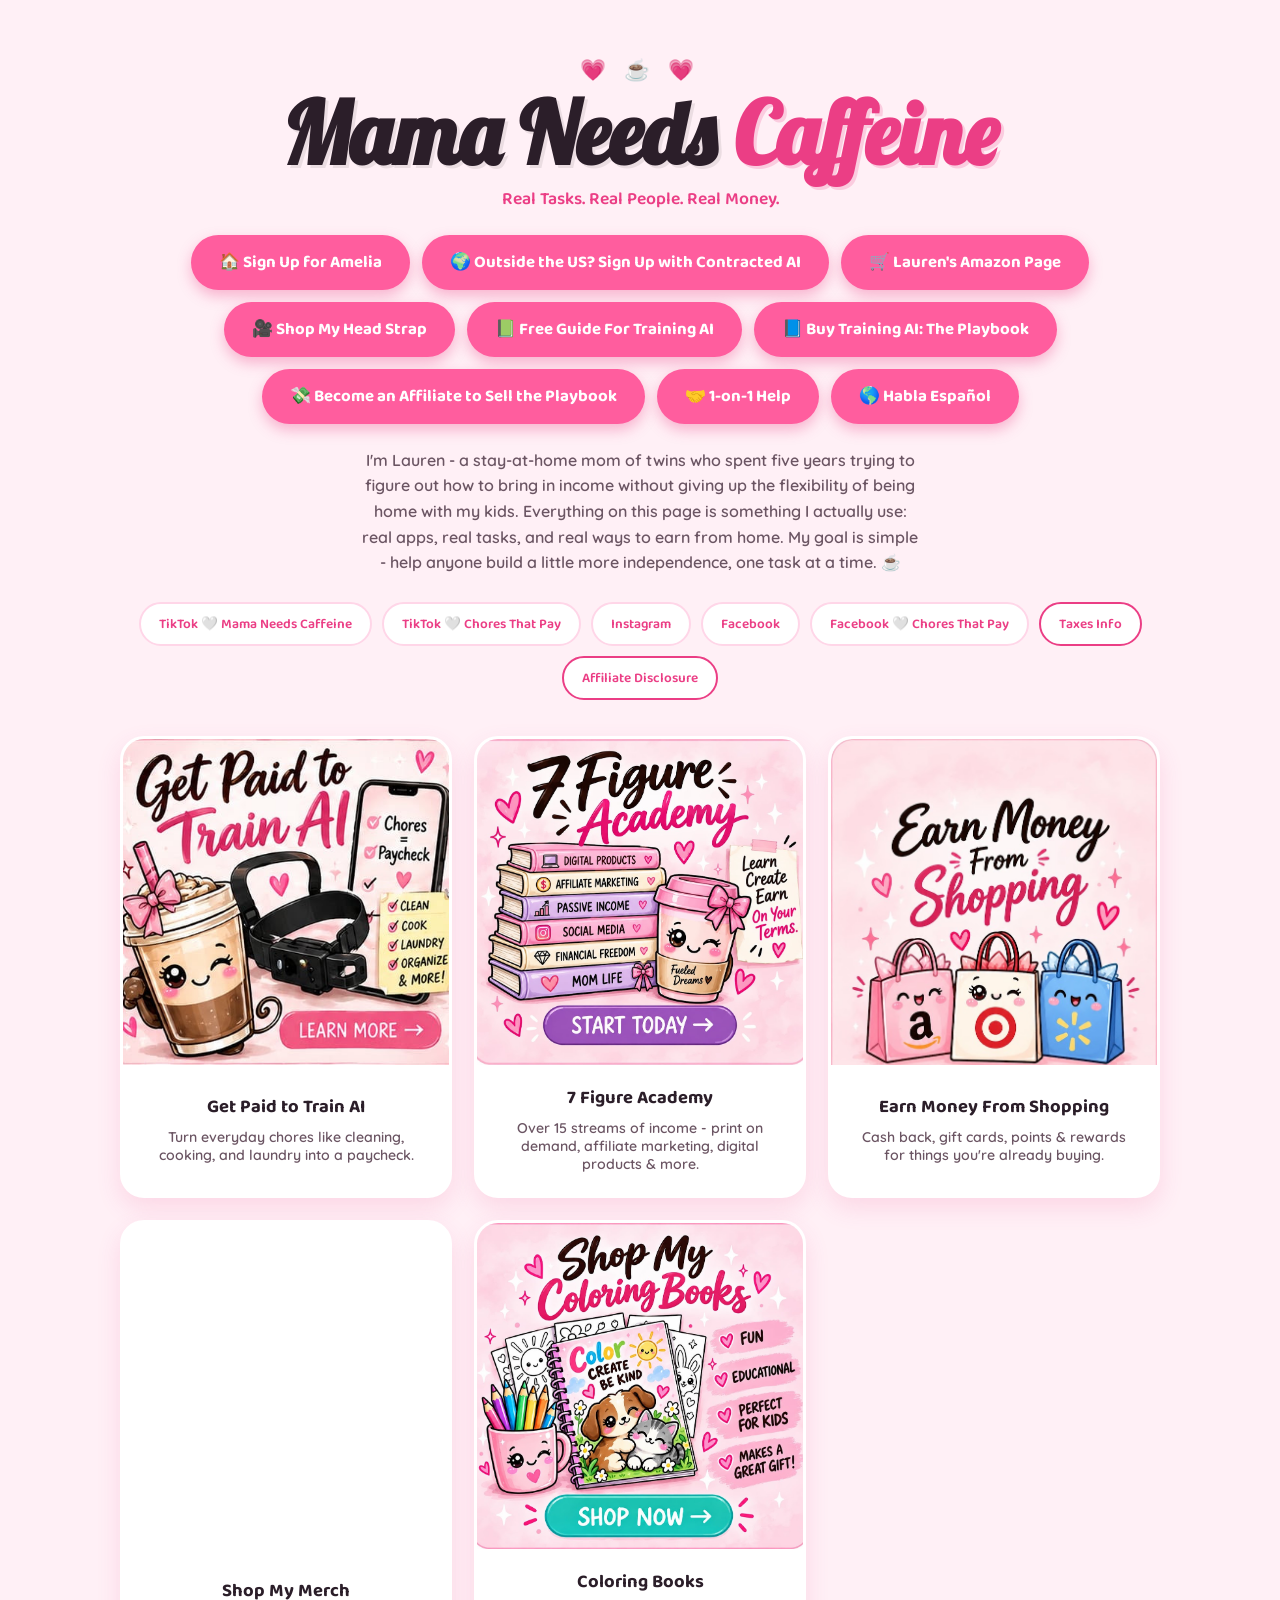
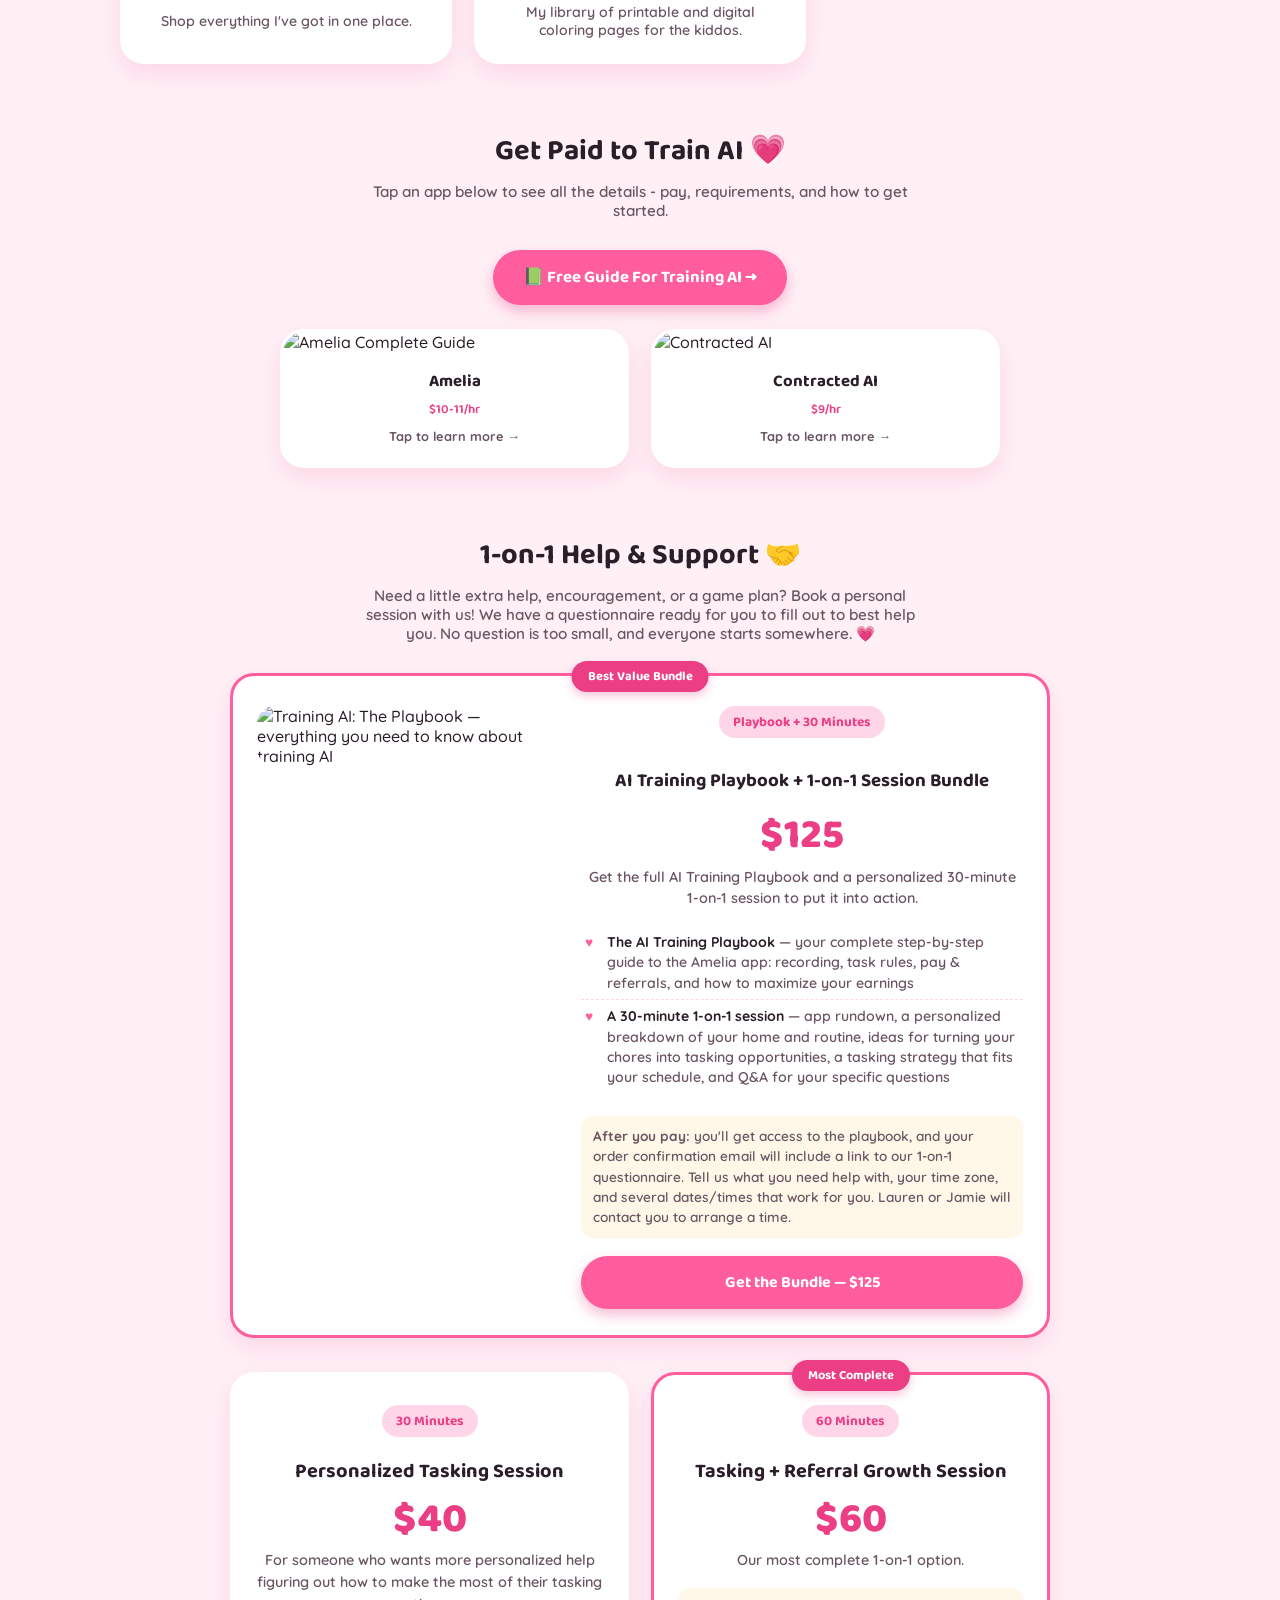
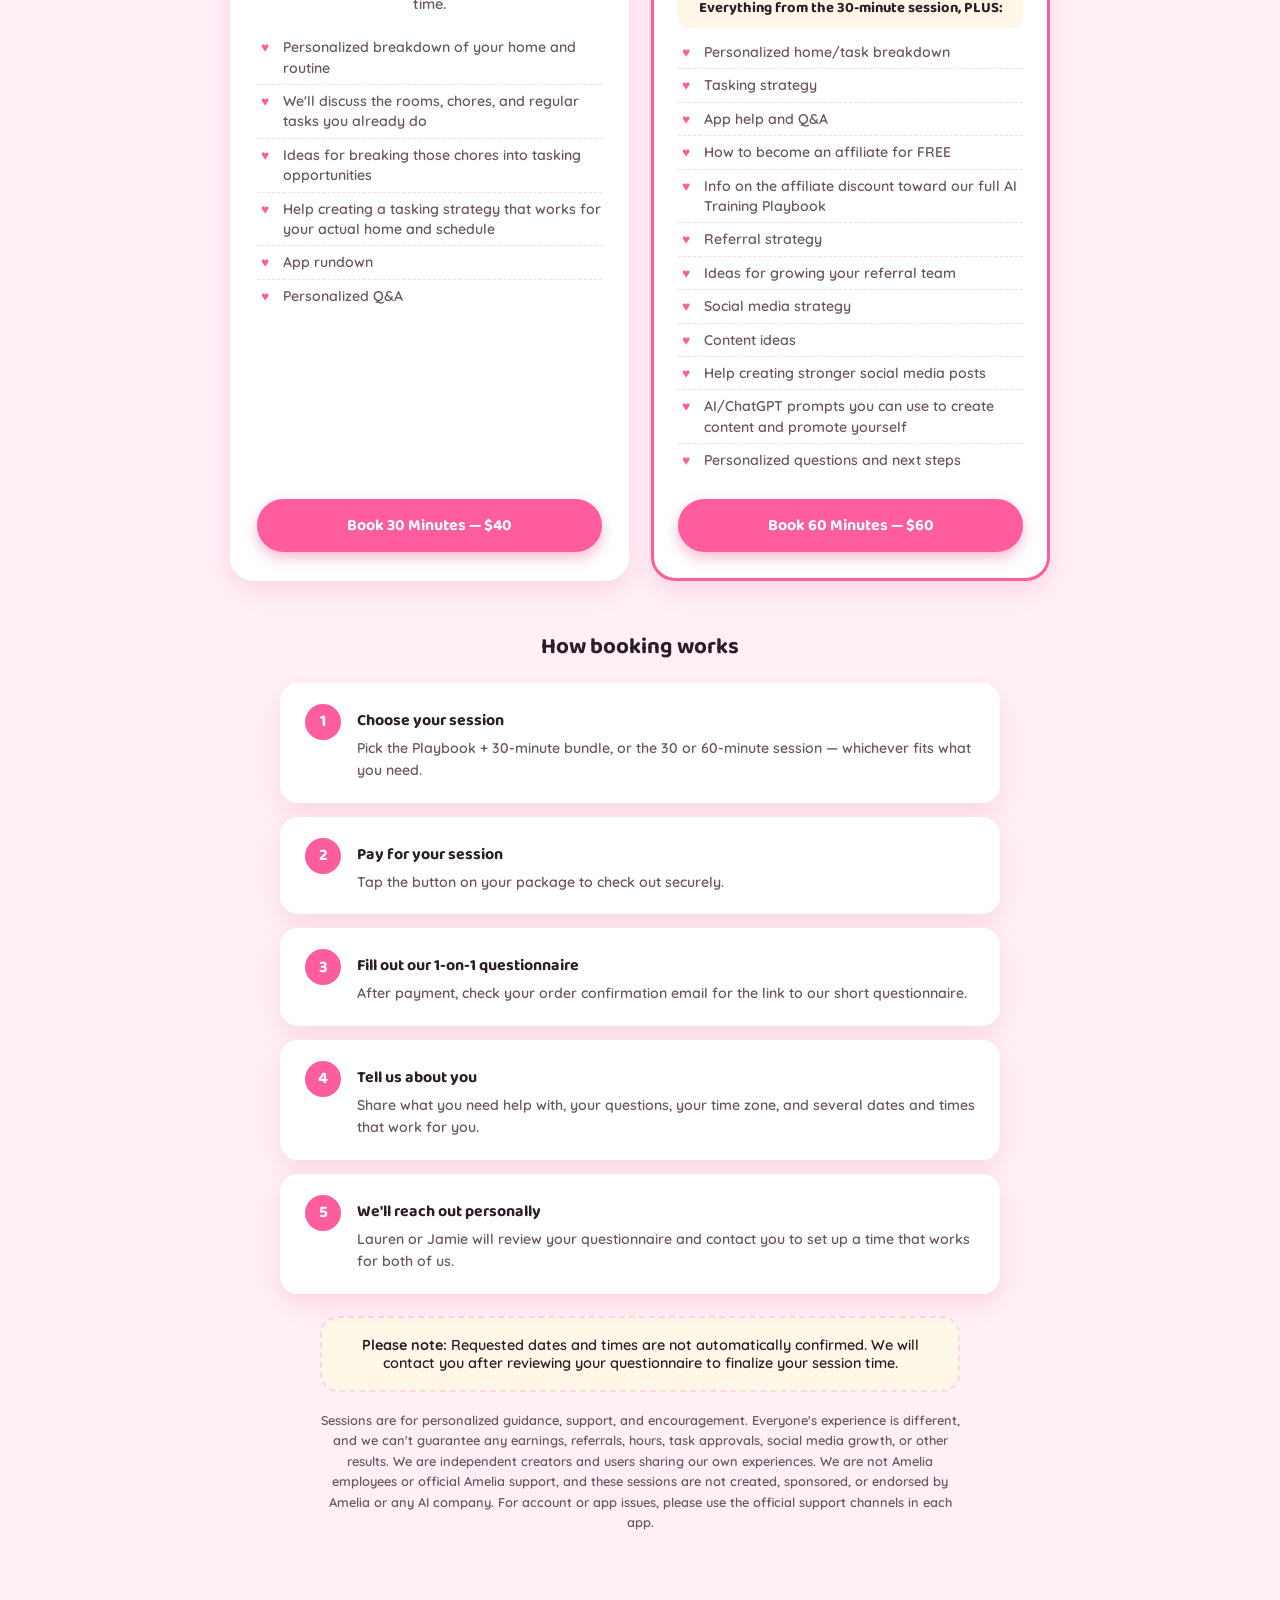
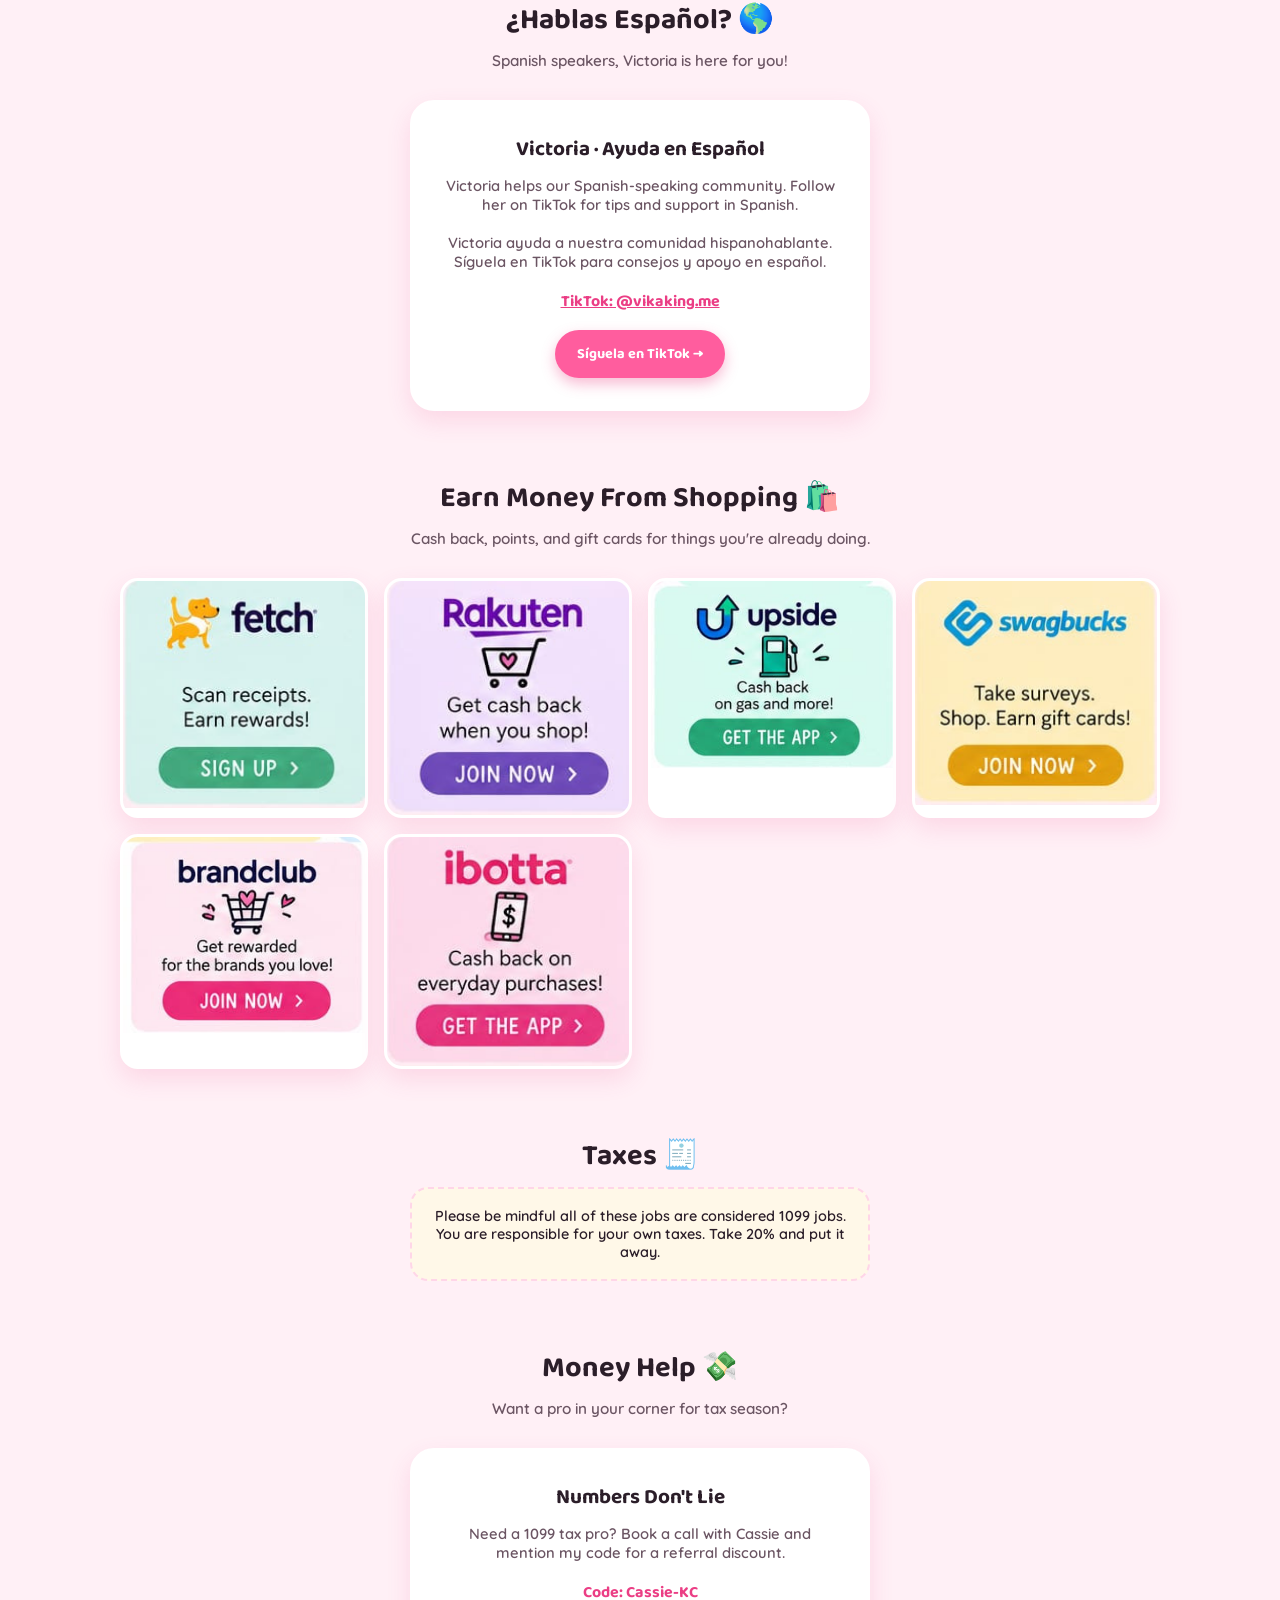
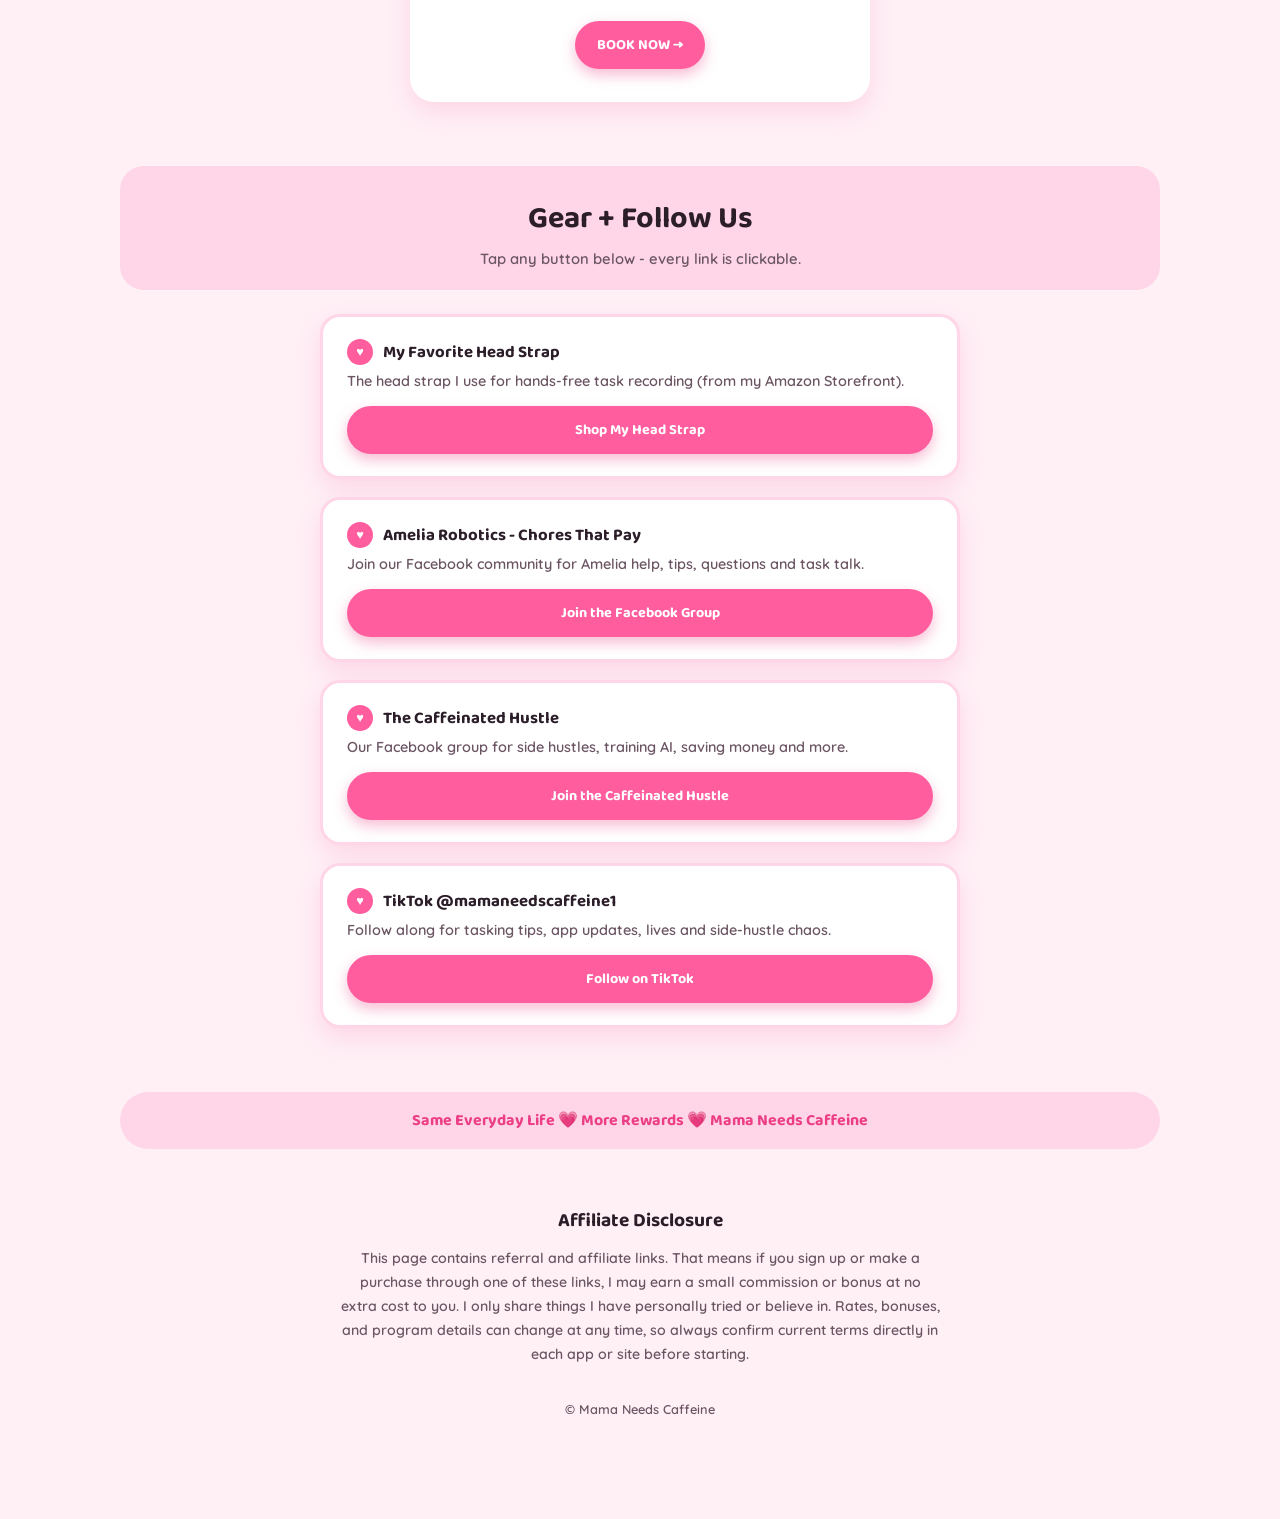
==== commit e923c679: "Training AI: The Playbook image and wording" ====
--- a/index.html
+++ b/index.html
@@ -26,7 +26,7 @@
       <a class="btn" href="https://www.amazon.com/shop/adventuresthrumotherhood?ref=cm_sw_r_apan_aipsfshop_J4DMDSA8J8KQQZ8EER9V&ref_=cm_sw_r_apan_aipsfshop_J4DMDSA8J8KQQZ8EER9V&social_share=cm_sw_r_apan_aipsfshop_J4DMDSA8J8KQQZ8EER9V&language=en-US&ccs_id=1f6374aa-0c74-4f8c-9228-d6cecc4f8202" target="_blank" rel="noopener" style="font-size:1.05rem; padding:14px 28px;">🛒 Lauren's Amazon Page</a>
       <a class="btn" href="https://a.co/d/09XKyLMh" target="_blank" rel="noopener" style="font-size:1.05rem; padding:14px 28px;">🎥 Shop My Head Strap</a>
       <a class="btn" href="free-guide/" style="font-size:1.05rem; padding:14px 28px;">📗 Free Guide For Training AI</a>
-      <a class="btn" href="playbook.html" style="font-size:1.05rem; padding:14px 28px;">📘 Buy the Amelia Playbook</a>
+      <a class="btn" href="playbook.html" style="font-size:1.05rem; padding:14px 28px;">📘 Buy Training AI: The Playbook</a>
       <a class="btn" href="https://af.uppromote.com/zef9bq-ih/register" target="_blank" rel="noopener" style="font-size:1.05rem; padding:14px 28px;">💸 Become an Affiliate to Sell the Playbook</a>
       <a class="btn" href="#one-on-one" style="font-size:1.05rem; padding:14px 28px;">🤝 1-on-1 Help</a>
       <a class="btn" href="#espanol" style="font-size:1.05rem; padding:14px 28px;">🌎 Habla Español</a>
@@ -119,7 +119,7 @@
 
   <div class="bundle-card">
     <span class="help-ribbon">Best Value Bundle</span>
-    <img class="bundle-img" src="https://cdn.shopify.com/s/files/1/1002/6323/1779/files/Amelia_chores_that_pay_0a6f70e0-307a-493e-a31a-1e8fb2b9ea78.png?v=1792594000" alt="Amelia: The Playbook — Tasks that pay" loading="lazy">
+    <img class="bundle-img" src="https://cdn.shopify.com/s/files/1/1002/6323/1779/files/Training_AI_main_page.png?v=1792001838" alt="Training AI: The Playbook — everything you need to know about training AI" loading="lazy">
     <div class="bundle-body">
       <p class="help-time">Playbook + 30 Minutes</p>
       <h3>AI Training Playbook + 1-on-1 Session Bundle</h3>
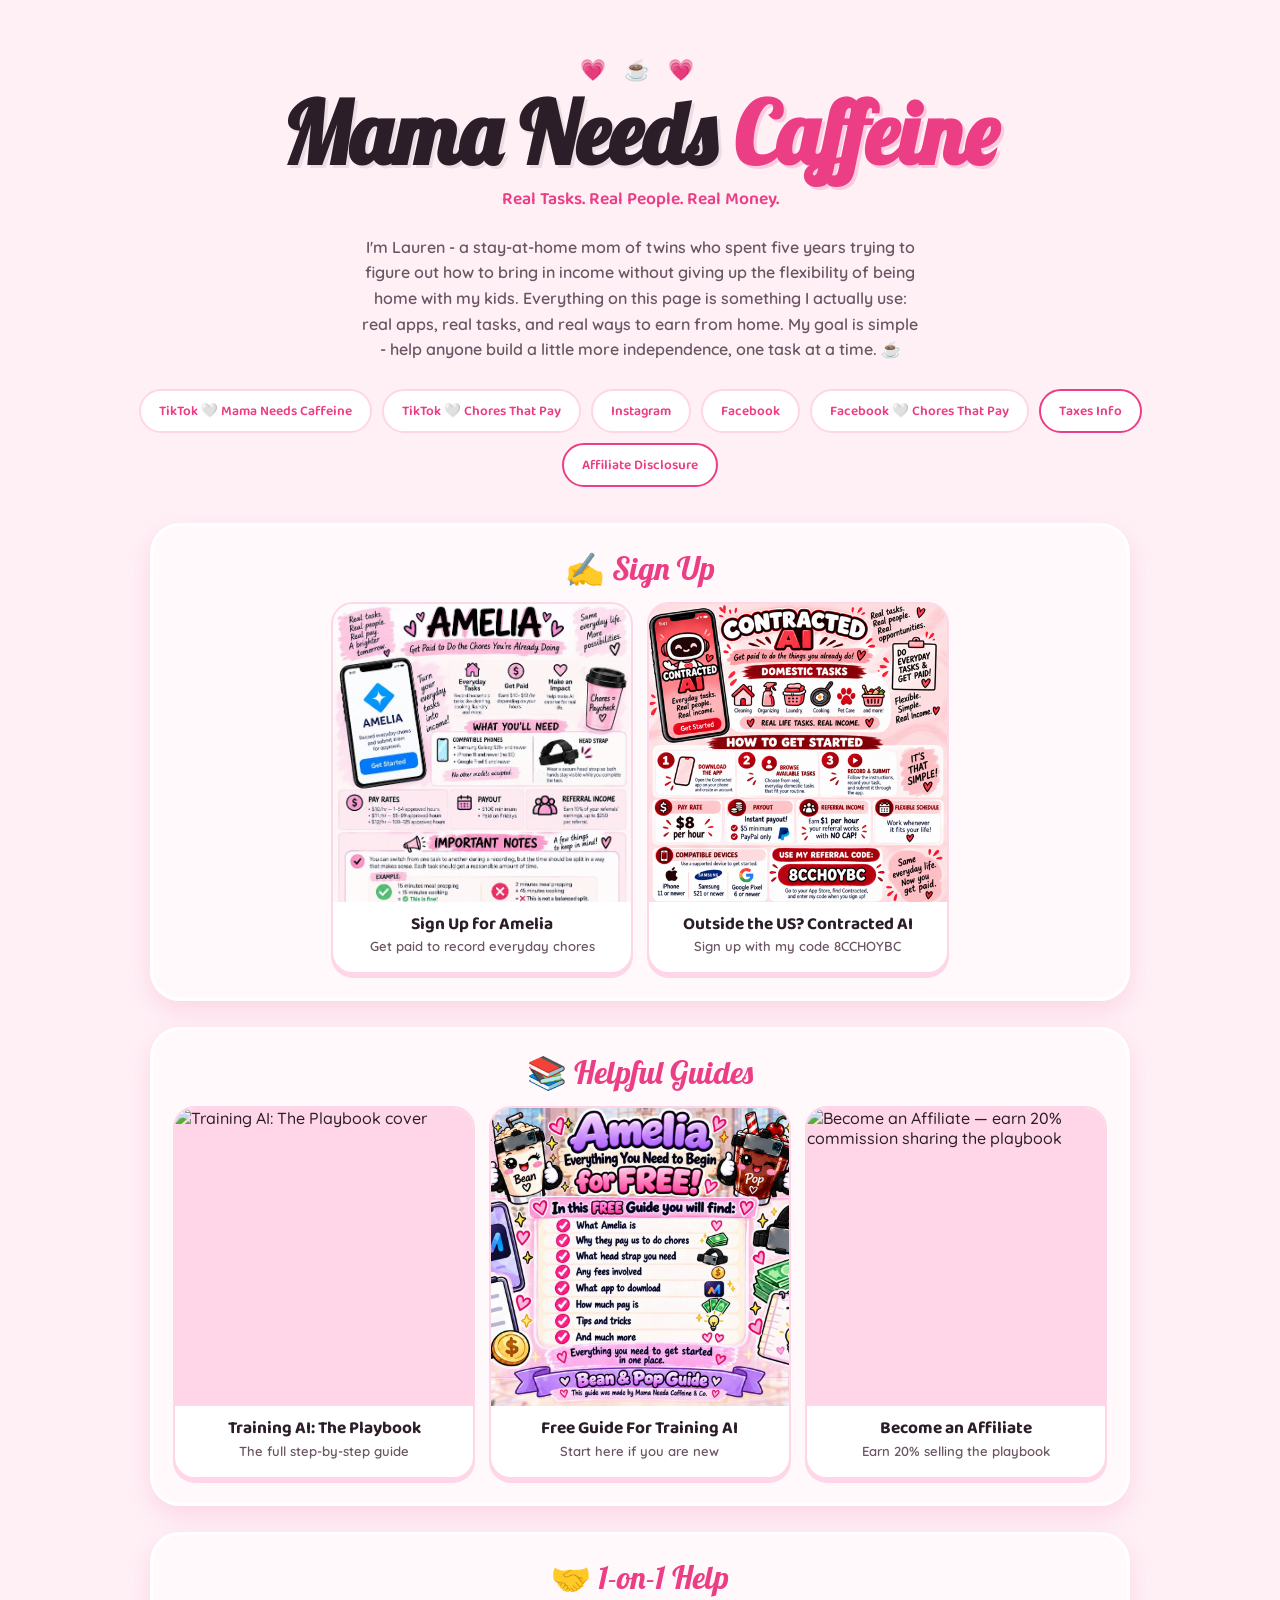
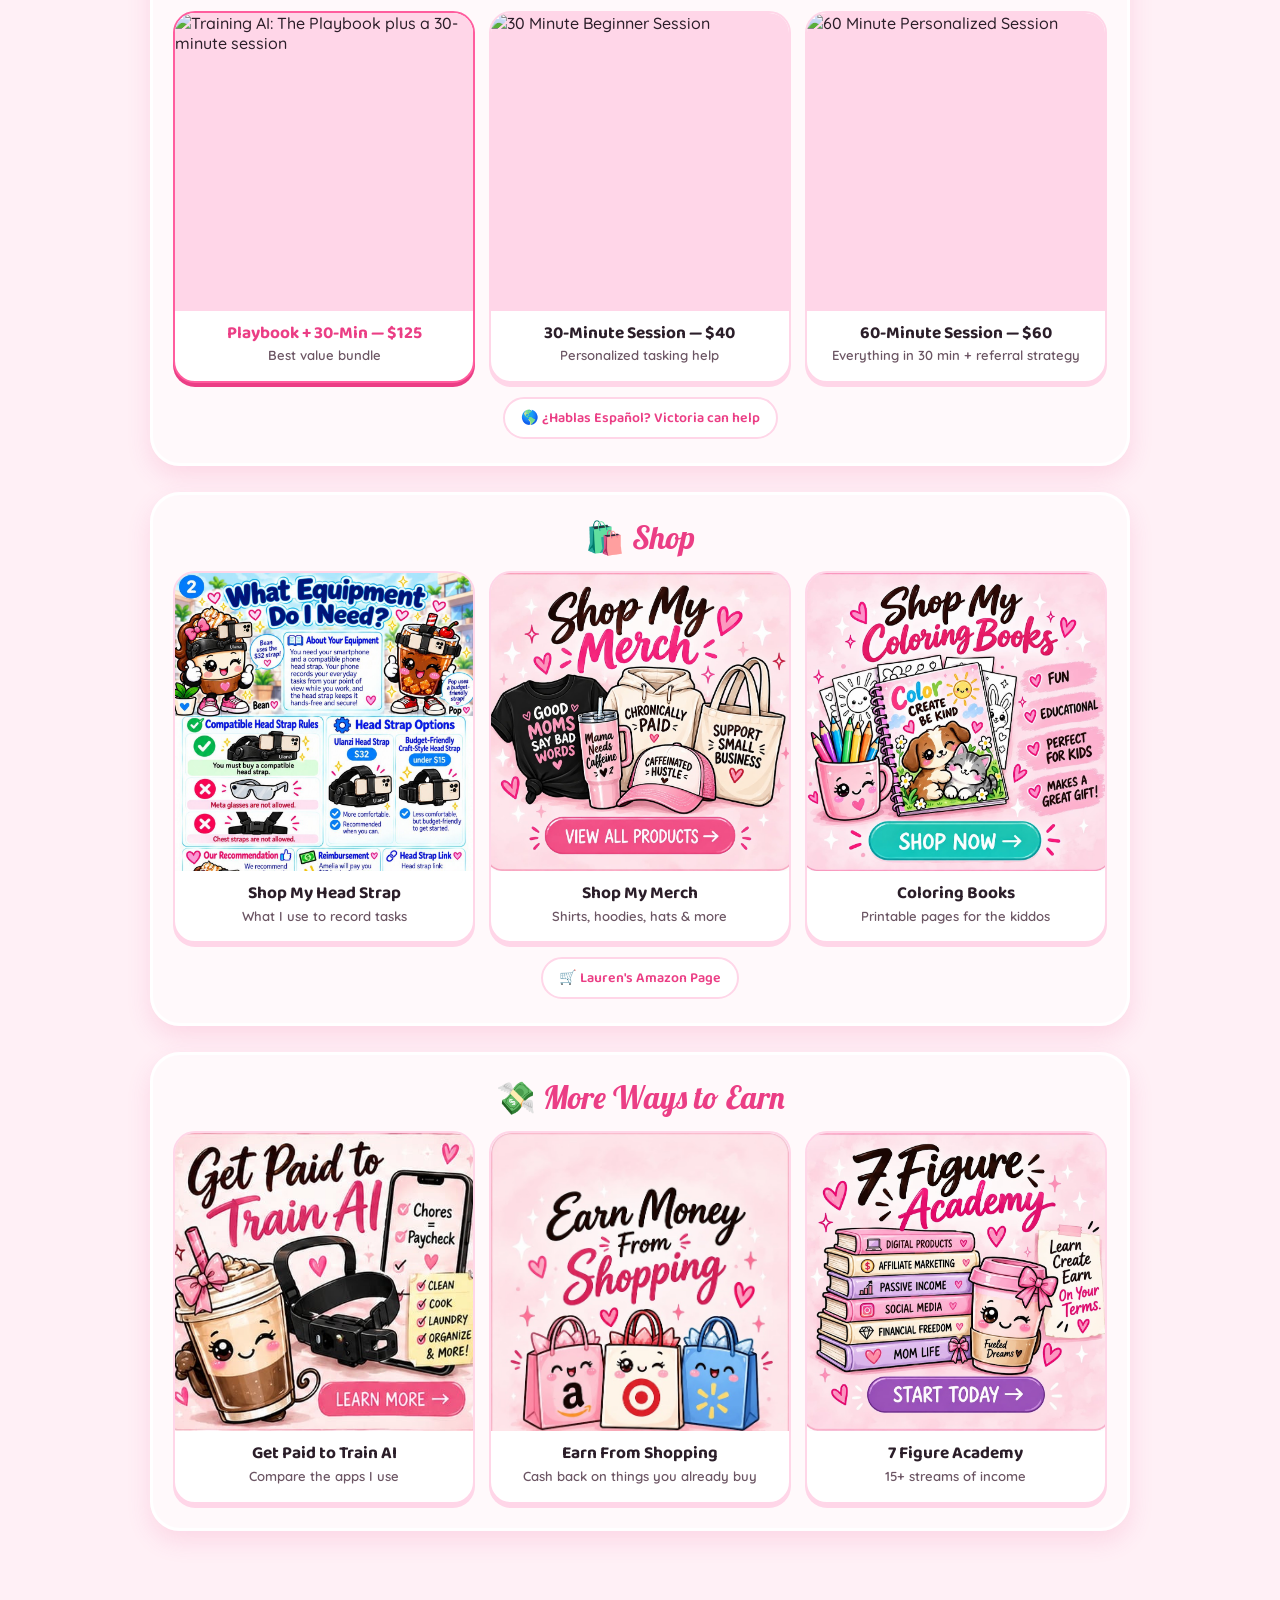
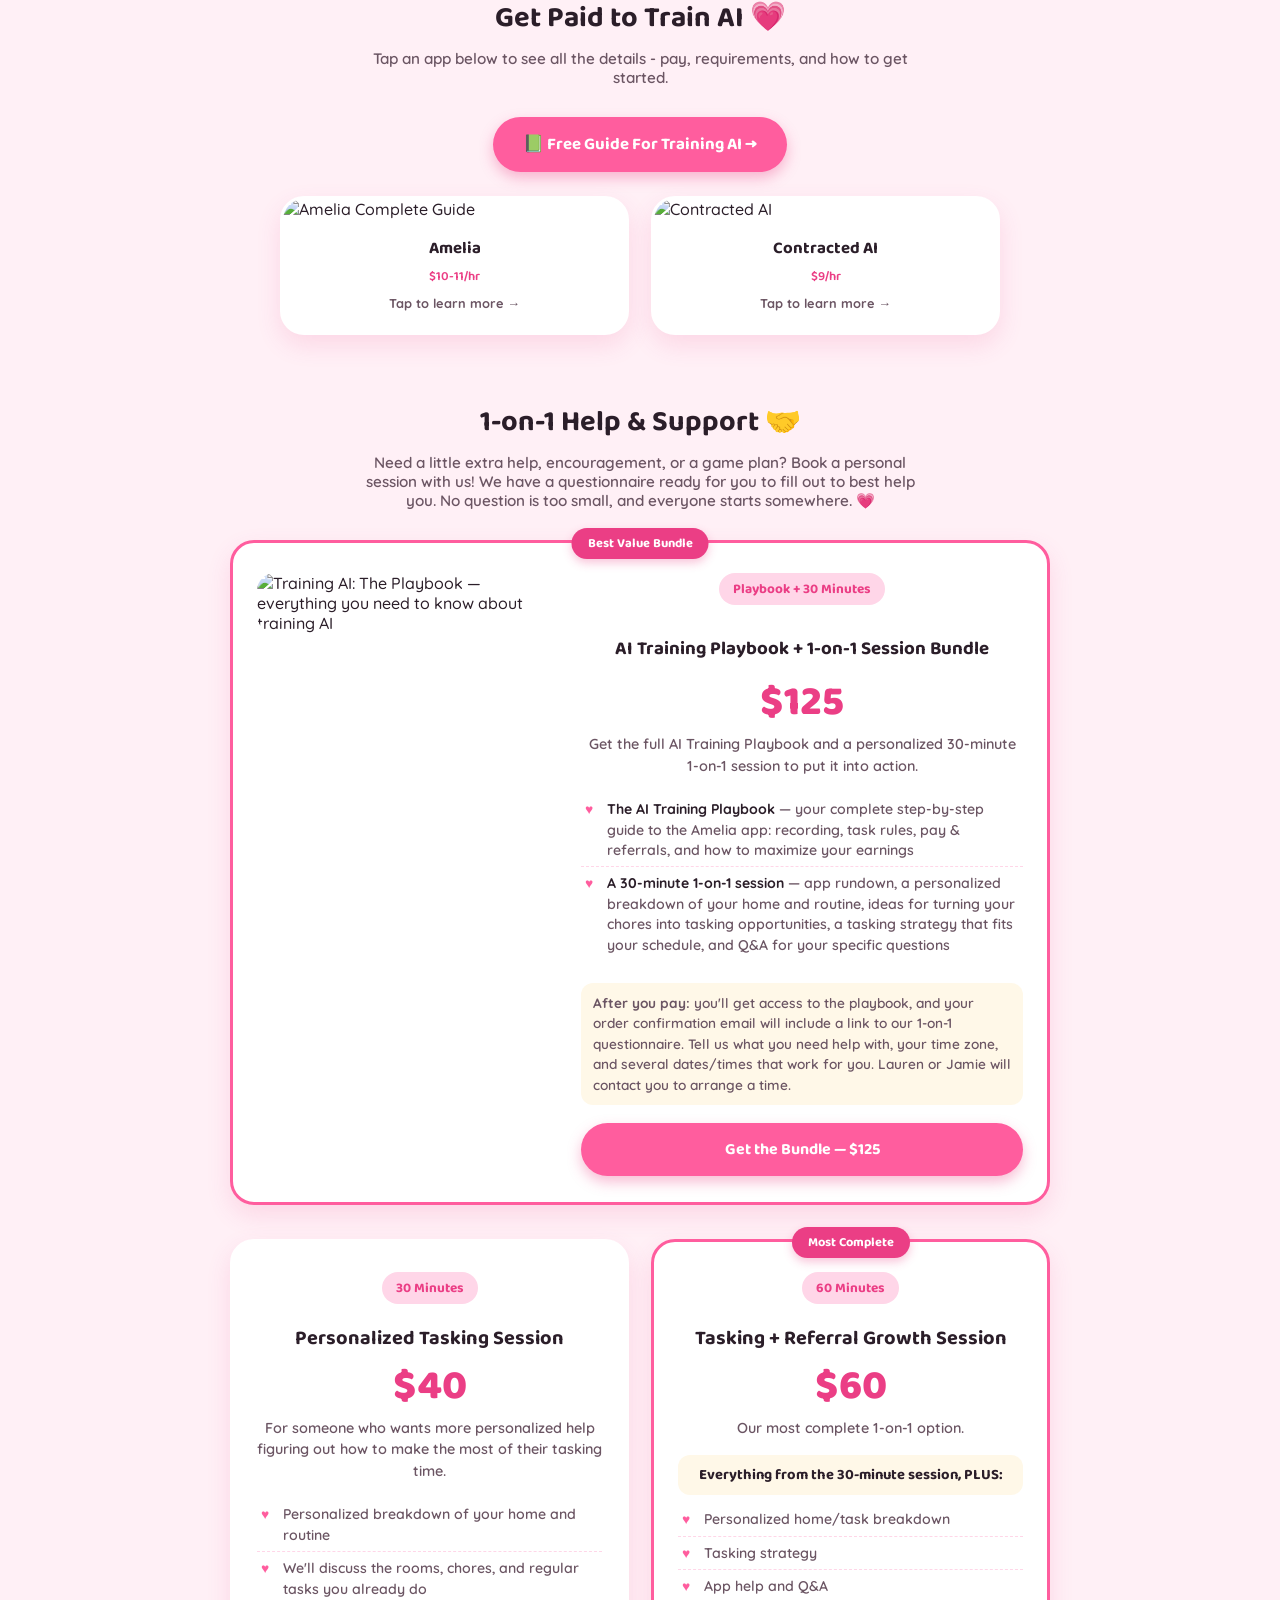
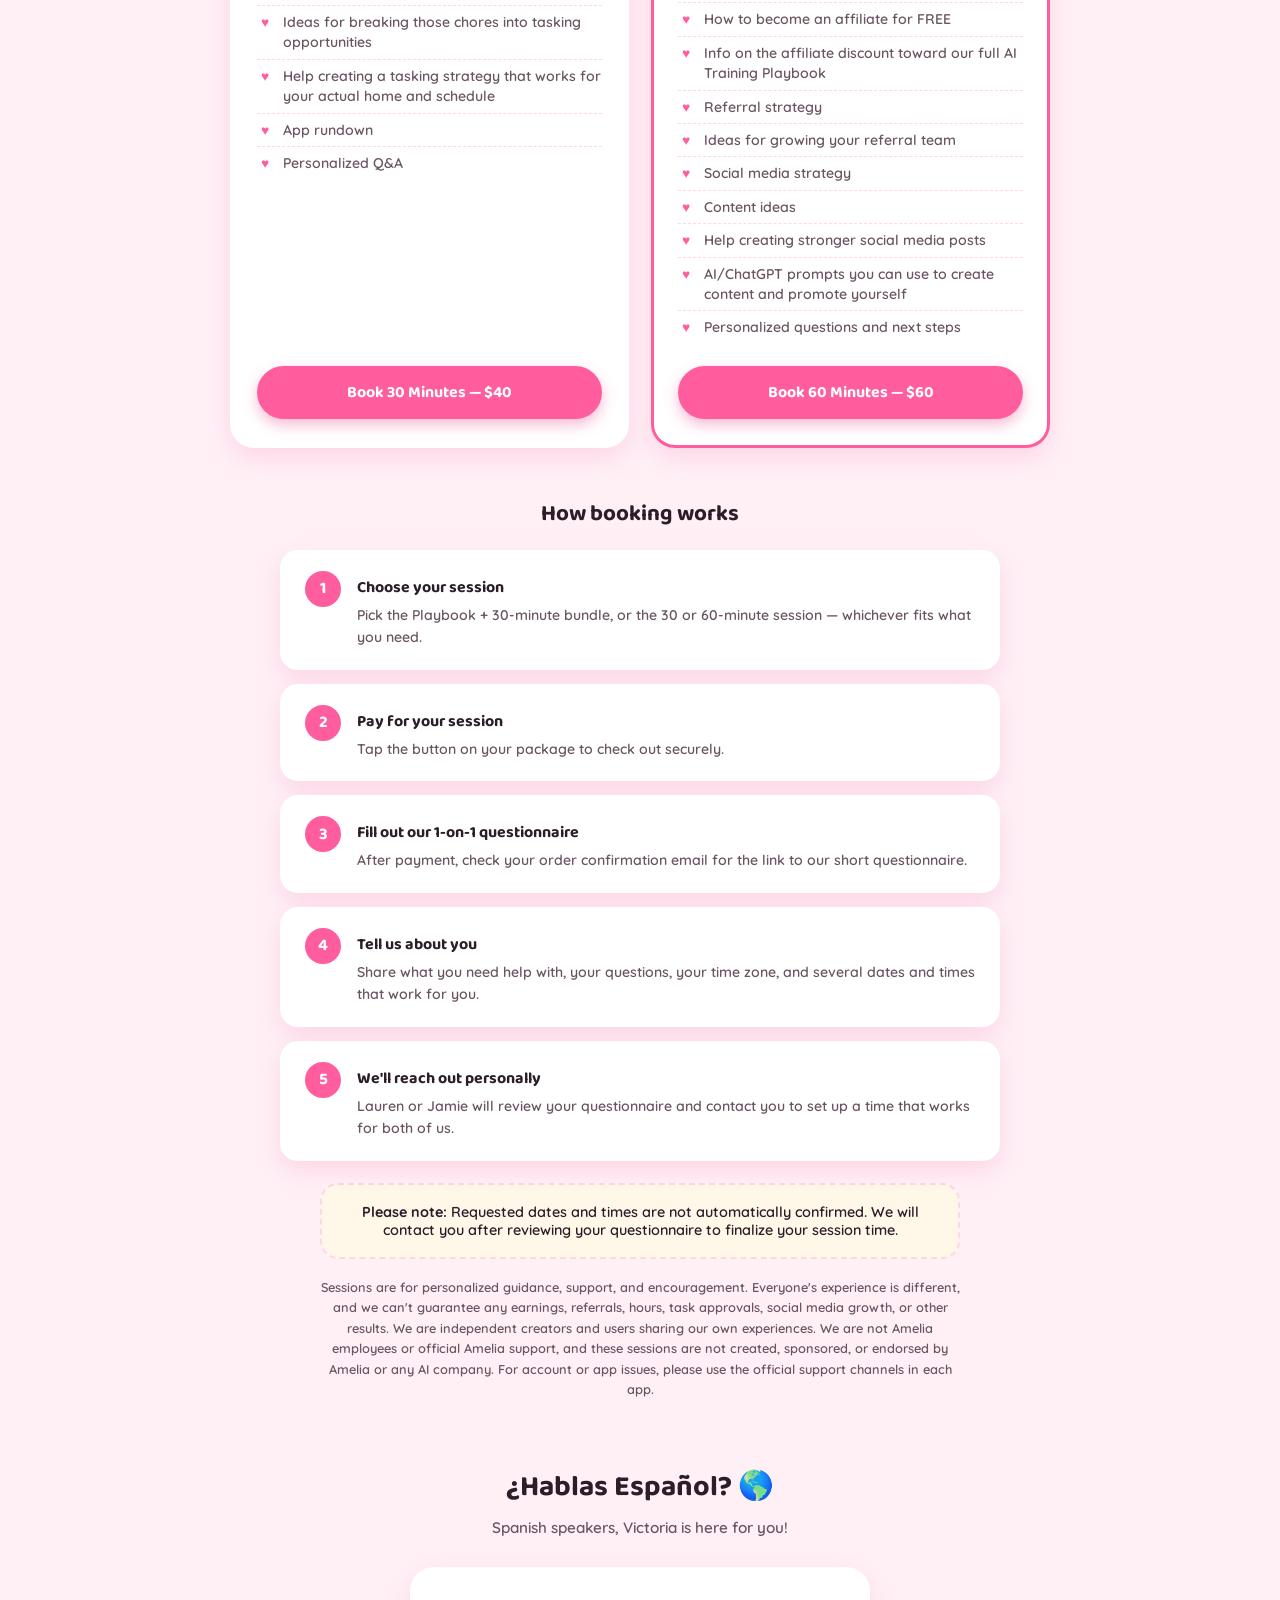
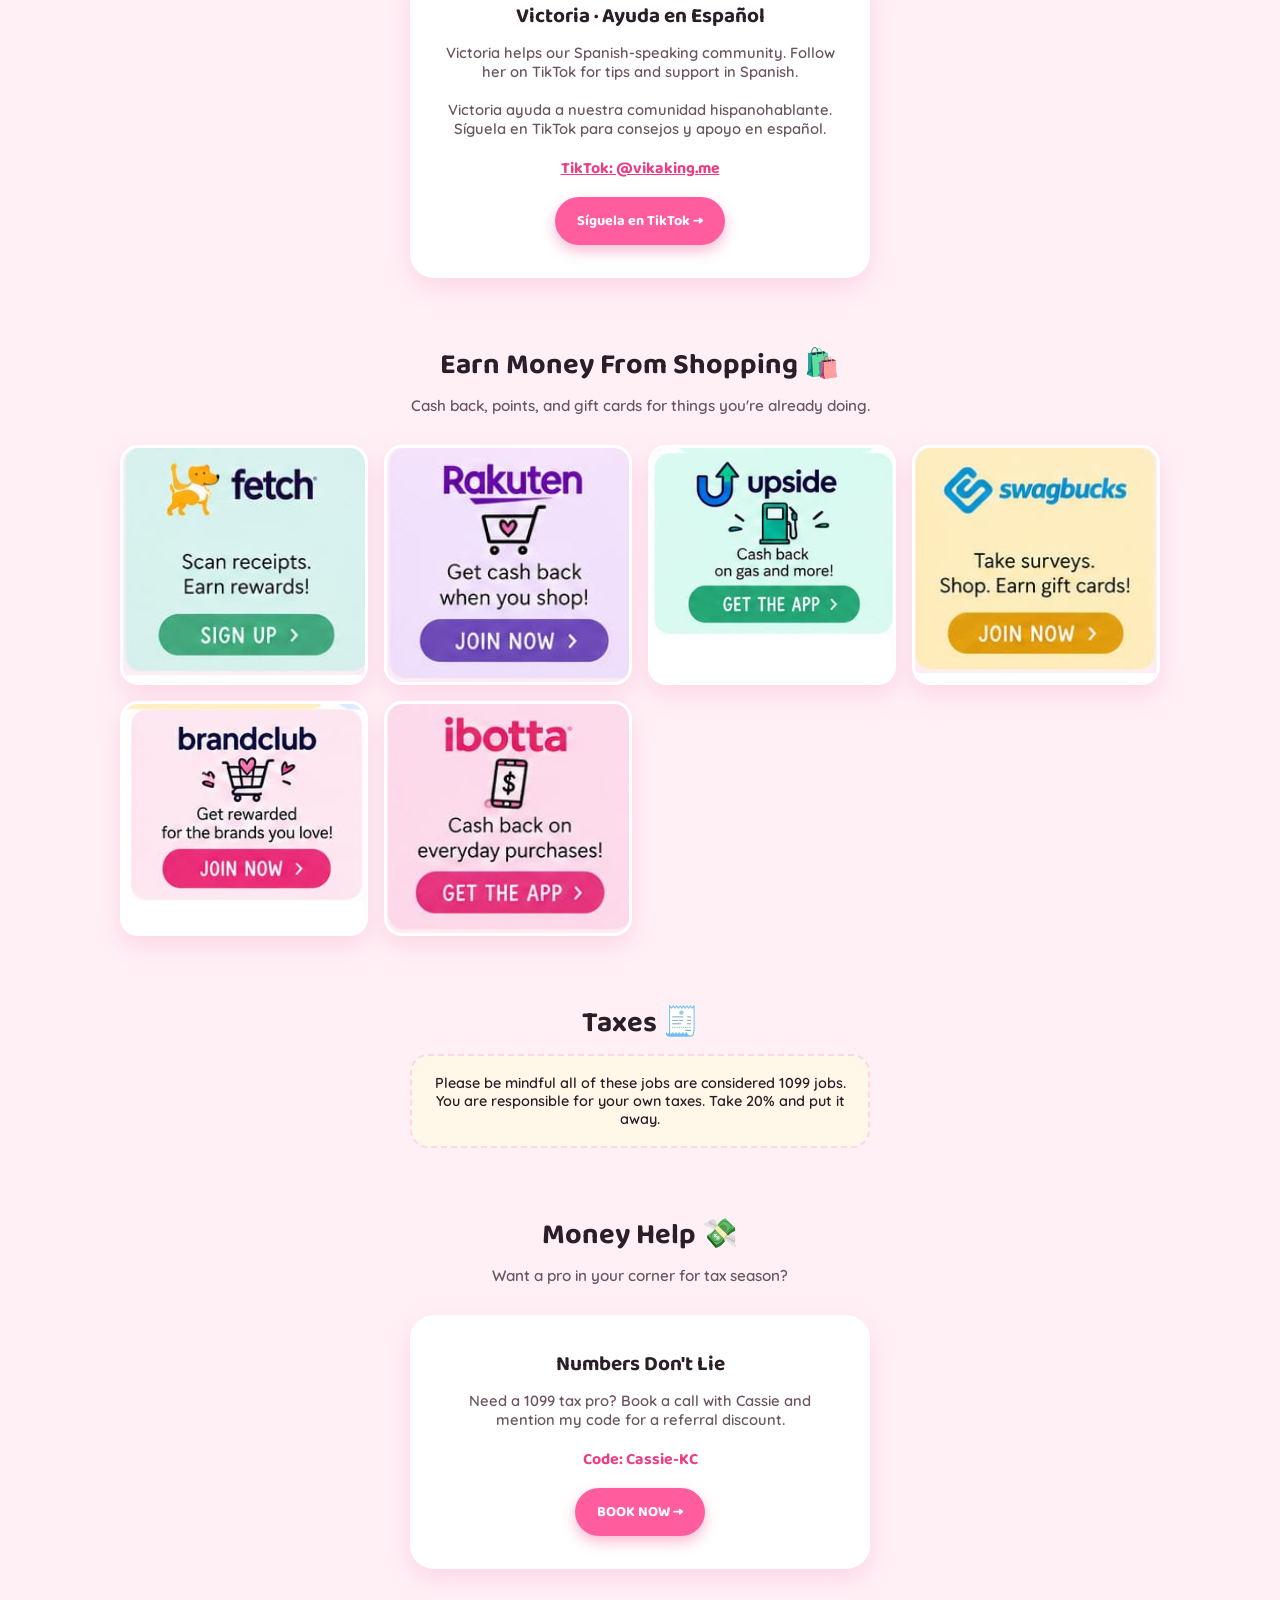
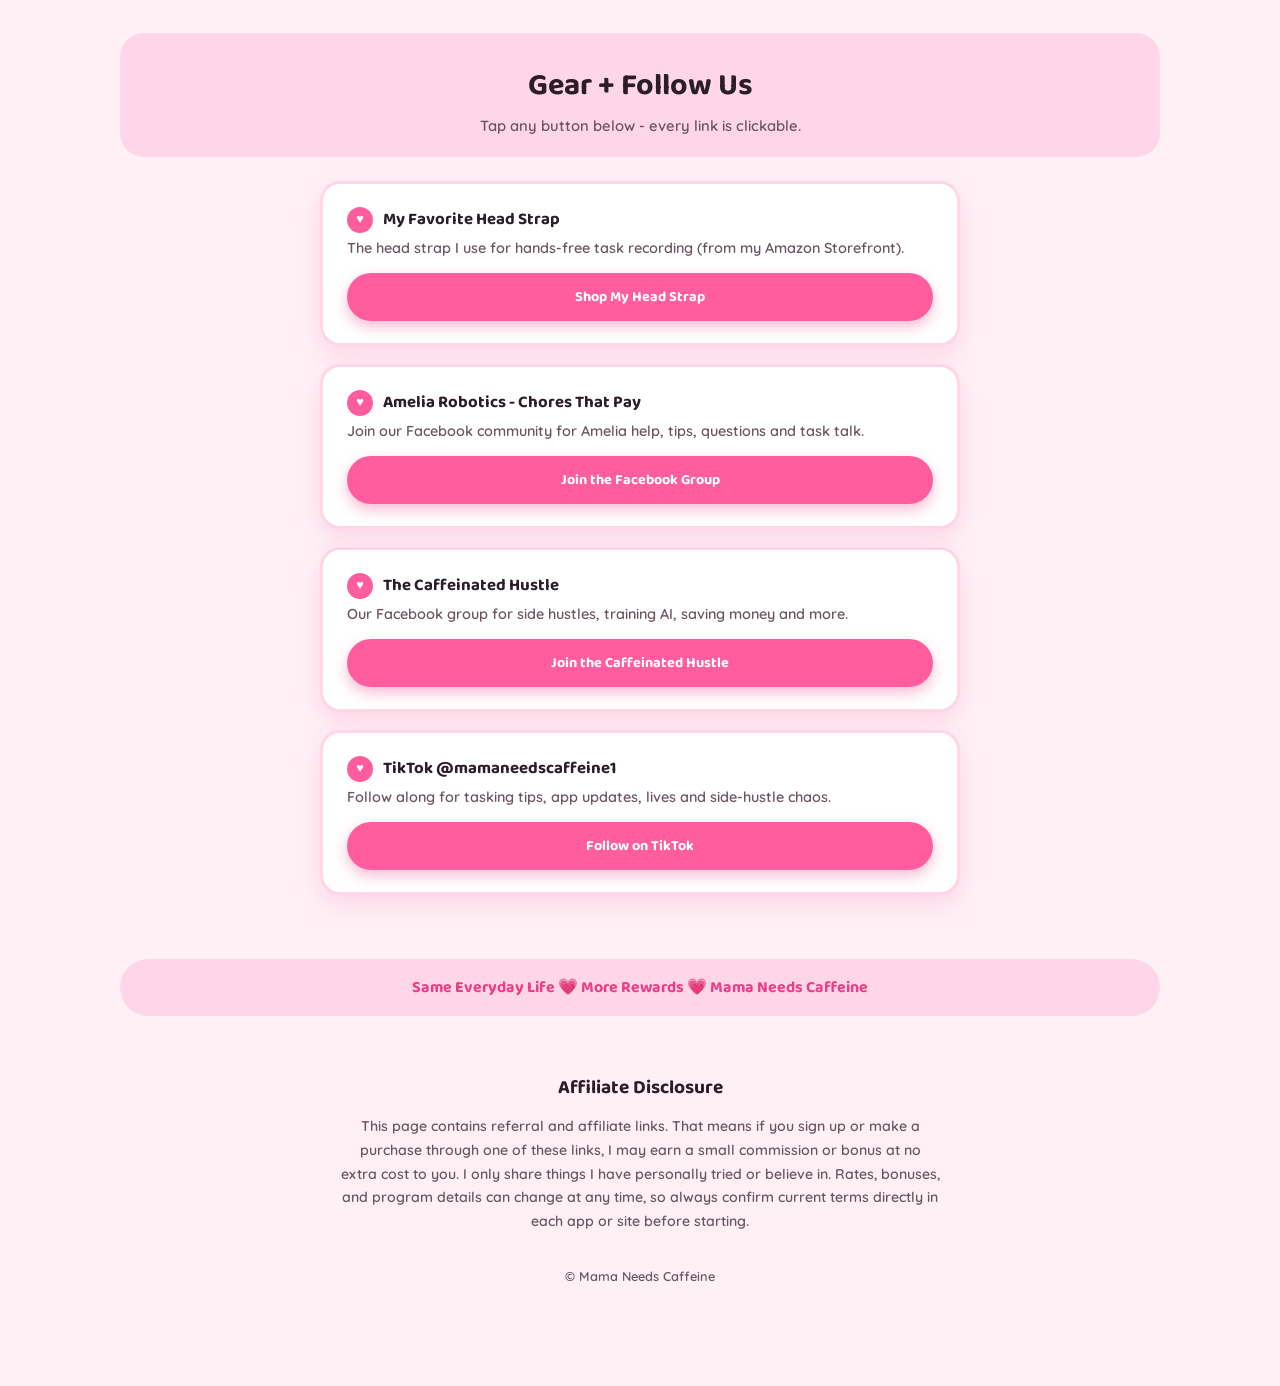
==== commit a8ae191b: "Picture tile boxes instead of buttons" ====
--- a/index.html
+++ b/index.html
@@ -20,17 +20,6 @@
       <span class="pink-part">Caffeine</span>
     </h1>
     <p class="tagline">Real Tasks. Real People. Real Money.</p>
-    <div style="display:flex; flex-wrap:wrap; justify-content:center; gap:12px; margin:0 0 24px;">
-      <a class="btn" href="https://www.ameliachores.com/r/LBELSL47G3JT" target="_blank" rel="noopener" style="font-size:1.05rem; padding:14px 28px;">🏠 Sign Up for Amelia</a>
-      <a class="btn" href="https://contracted.ai/interview/4?ref=8CCH0YBC" target="_blank" rel="noopener" style="font-size:1.05rem; padding:14px 28px;">🌍 Outside the US? Sign Up with Contracted AI</a>
-      <a class="btn" href="https://www.amazon.com/shop/adventuresthrumotherhood?ref=cm_sw_r_apan_aipsfshop_J4DMDSA8J8KQQZ8EER9V&ref_=cm_sw_r_apan_aipsfshop_J4DMDSA8J8KQQZ8EER9V&social_share=cm_sw_r_apan_aipsfshop_J4DMDSA8J8KQQZ8EER9V&language=en-US&ccs_id=1f6374aa-0c74-4f8c-9228-d6cecc4f8202" target="_blank" rel="noopener" style="font-size:1.05rem; padding:14px 28px;">🛒 Lauren's Amazon Page</a>
-      <a class="btn" href="https://a.co/d/09XKyLMh" target="_blank" rel="noopener" style="font-size:1.05rem; padding:14px 28px;">🎥 Shop My Head Strap</a>
-      <a class="btn" href="free-guide/" style="font-size:1.05rem; padding:14px 28px;">📗 Free Guide For Training AI</a>
-      <a class="btn" href="playbook.html" style="font-size:1.05rem; padding:14px 28px;">📘 Buy Training AI: The Playbook</a>
-      <a class="btn" href="https://af.uppromote.com/zef9bq-ih/register" target="_blank" rel="noopener" style="font-size:1.05rem; padding:14px 28px;">💸 Become an Affiliate to Sell the Playbook</a>
-      <a class="btn" href="#one-on-one" style="font-size:1.05rem; padding:14px 28px;">🤝 1-on-1 Help</a>
-      <a class="btn" href="#espanol" style="font-size:1.05rem; padding:14px 28px;">🌎 Habla Español</a>
-    </div>
     <p class="bio">I'm Lauren - a stay-at-home mom of twins who spent five years trying to figure out how to bring in income without giving up the flexibility of being home with my kids. Everything on this page is something I actually use: real apps, real tasks, and real ways to earn from home. My goal is simple - help anyone build a little more independence, one task at a time. ☕</p>
     <div class="socials">
       <a href="https://www.tiktok.com/@mamaneedscaffeine1" target="_blank" rel="noopener">TikTok 🤍 Mama Needs Caffeine</a>
@@ -43,52 +32,48 @@
     </div>
   </section>
 
-  <div class="feature-grid">
-
-    <a class="feature-card" href="#ai-training">
-      <img src="train-ai-banner.png" alt="Get Paid to Train AI">
-      <div class="feature-body">
-        <h3>Get Paid to Train AI</h3>
-        <p>Turn everyday chores like cleaning, cooking, and laundry into a paycheck.</p>
-      </div>
-    </a>
-
-    <a class="feature-card" href="https://shop.beacons.ai/digitalboss01/f6647936-2708-4bae-9449-1b0b3589a94e?affiliateKey=[base64]%3D%3D&t=1787776567490" target="_blank" rel="noopener">
-      <img src="academy.png" alt="7 Figure Academy">
-      <div class="feature-body">
-        <h3>7 Figure Academy</h3>
-        <p>Over 15 streams of income - print on demand, affiliate marketing, digital products & more.</p>
-      </div>
-    </a>
-
-    <a class="feature-card" href="#cashback">
-      <img src="shopping-banner.png" alt="Earn Money From Shopping">
-      <div class="feature-body">
-        <h3>Earn Money From Shopping</h3>
-        <p>Cash back, gift cards, points & rewards for things you're already buying.</p>
-      </div>
-    </a>
-
-    <a class="feature-card" href="https://mama-needs-caffeine.printify.me/products" target="_blank" rel="noopener">
-      <div class="slideshow">
-        <img src="shirt-work-smarter.jpg" alt="Work Smarter Not Harder shirt">
-        <img src="shirt-lets-get-paid.jpg" alt="Let's Get Paid shirt">
-        <img src="shirt-extra-income.jpg" alt="Turn Everyday Life Into Extra Income shirt">
-      </div>
-      <div class="feature-body">
-        <h3>Shop My Merch</h3>
-        <p>Shop everything I've got in one place.</p>
-      </div>
-    </a>
-
-    <a class="feature-card" href="https://amzn.to/4gNyfZn" target="_blank" rel="noopener">
-      <img src="coloring-books.png" alt="Shop My Coloring Books">
-      <div class="feature-body">
-        <h3>Coloring Books</h3>
-        <p>My library of printable and digital coloring pages for the kiddos.</p>
-      </div>
-    </a>
-
+  <div class="boxes">
+  <section class="box" aria-labelledby="signup">
+    <h2 id="signup"><span aria-hidden="true">✍️</span> Sign Up</h2>
+    <div class="tiles">
+        <a class="tile" href="https://www.ameliachores.com/r/LBELSL47G3JT" target="_blank" rel="noopener"><img src="amelia.png" alt="Amelia — get paid to do the chores you are already doing" loading="lazy"><span class="tile-body"><span class="tile-title">Sign Up for Amelia</span><span class="tile-sub">Get paid to record everyday chores</span></span></a>
+        <a class="tile" href="https://contracted.ai/interview/4?ref=8CCH0YBC" target="_blank" rel="noopener"><img src="contracted-ai.png" alt="Contracted AI — get paid to do the things you already do" loading="lazy"><span class="tile-body"><span class="tile-title">Outside the US? Contracted AI</span><span class="tile-sub">Sign up with my code 8CCHOYBC</span></span></a>
+    </div>
+  </section>
+  <section class="box" aria-labelledby="guides">
+    <h2 id="guides"><span aria-hidden="true">📚</span> Helpful Guides</h2>
+    <div class="tiles">
+        <a class="tile" href="playbook.html"><img src="https://cdn.shopify.com/s/files/1/1002/6323/1779/files/Training_AI_main_page.png?v=1792001838" alt="Training AI: The Playbook cover" loading="lazy"><span class="tile-body"><span class="tile-title">Training AI: The Playbook</span><span class="tile-sub">The full step-by-step guide</span></span></a>
+        <a class="tile" href="free-guide/"><img src="free-guide/01-cover.jpg" alt="Free Amelia guide cover with Bean and Pop" loading="lazy"><span class="tile-body"><span class="tile-title">Free Guide For Training AI</span><span class="tile-sub">Start here if you are new</span></span></a>
+        <a class="tile" href="https://af.uppromote.com/zef9bq-ih/register" target="_blank" rel="noopener"><img src="caffeinatedmamas/affiliate.jpg" alt="Become an Affiliate — earn 20% commission sharing the playbook" loading="lazy"><span class="tile-body"><span class="tile-title">Become an Affiliate</span><span class="tile-sub">Earn 20% selling the playbook</span></span></a>
+    </div>
+  </section>
+  <section class="box" aria-labelledby="help">
+    <h2 id="help"><span aria-hidden="true">🤝</span> 1-on-1 Help</h2>
+    <div class="tiles">
+        <a class="tile tile-featured" href="#one-on-one"><img src="https://cdn.shopify.com/s/files/1/1002/6323/1779/files/Training_AI_main_page.png?v=1792001838" alt="Training AI: The Playbook plus a 30-minute session" loading="lazy"><span class="tile-body"><span class="tile-title">Playbook + 30-Min — $125</span><span class="tile-sub">Best value bundle</span></span></a>
+        <a class="tile" href="#one-on-one"><img src="caffeinatedmamas/session-30.jpg" alt="30 Minute Beginner Session" loading="lazy"><span class="tile-body"><span class="tile-title">30-Minute Session — $40</span><span class="tile-sub">Personalized tasking help</span></span></a>
+        <a class="tile" href="#one-on-one"><img src="caffeinatedmamas/session-60.jpg" alt="60 Minute Personalized Session" loading="lazy"><span class="tile-body"><span class="tile-title">60-Minute Session — $60</span><span class="tile-sub">Everything in 30 min + referral strategy</span></span></a>
+    </div>
+    <div class="chips"><a class="chip" href="#espanol">🌎 ¿Hablas Español? Victoria can help</a></div>
+  </section>
+  <section class="box" aria-labelledby="shop">
+    <h2 id="shop"><span aria-hidden="true">🛍️</span> Shop</h2>
+    <div class="tiles">
+        <a class="tile" href="https://a.co/d/09XKyLMh" target="_blank" rel="noopener"><img src="free-guide/05-head-straps.jpg" alt="Head straps for hands-free task recording" loading="lazy"><span class="tile-body"><span class="tile-title">Shop My Head Strap</span><span class="tile-sub">What I use to record tasks</span></span></a>
+        <a class="tile" href="https://mama-needs-caffeine.printify.me/products" target="_blank" rel="noopener"><img src="merch-banner.png" alt="Shop my merch — shirts, hoodies, hats and tumblers" loading="lazy"><span class="tile-body"><span class="tile-title">Shop My Merch</span><span class="tile-sub">Shirts, hoodies, hats &amp; more</span></span></a>
+        <a class="tile" href="https://amzn.to/4gNyfZn" target="_blank" rel="noopener"><img src="coloring-books.png" alt="Shop my coloring books" loading="lazy"><span class="tile-body"><span class="tile-title">Coloring Books</span><span class="tile-sub">Printable pages for the kiddos</span></span></a>
+    </div>
+    <div class="chips"><a class="chip" href="https://www.amazon.com/shop/adventuresthrumotherhood?ref=cm_sw_r_apan_aipsfshop_J4DMDSA8J8KQQZ8EER9V&ref_=cm_sw_r_apan_aipsfshop_J4DMDSA8J8KQQZ8EER9V&social_share=cm_sw_r_apan_aipsfshop_J4DMDSA8J8KQQZ8EER9V&language=en-US&ccs_id=1f6374aa-0c74-4f8c-9228-d6cecc4f8202" target="_blank" rel="noopener">🛒 Lauren's Amazon Page</a></div>
+  </section>
+  <section class="box" aria-labelledby="more">
+    <h2 id="more"><span aria-hidden="true">💸</span> More Ways to Earn</h2>
+    <div class="tiles">
+        <a class="tile" href="#ai-training"><img src="train-ai-banner.png" alt="Get Paid to Train AI" loading="lazy"><span class="tile-body"><span class="tile-title">Get Paid to Train AI</span><span class="tile-sub">Compare the apps I use</span></span></a>
+        <a class="tile" href="#cashback"><img src="shopping-banner.png" alt="Earn Money From Shopping" loading="lazy"><span class="tile-body"><span class="tile-title">Earn From Shopping</span><span class="tile-sub">Cash back on things you already buy</span></span></a>
+        <a class="tile" href="https://shop.beacons.ai/digitalboss01/f6647936-2708-4bae-9449-1b0b3589a94e?affiliateKey=[base64]%3D%3D&amp;t=1787776567490" target="_blank" rel="noopener"><img src="academy.png" alt="7 Figure Academy" loading="lazy"><span class="tile-body"><span class="tile-title">7 Figure Academy</span><span class="tile-sub">15+ streams of income</span></span></a>
+    </div>
+  </section>
   </div>
 
   <h2 class="section-title" id="ai-training">Get Paid to Train AI 💗</h2>
--- a/style.css
+++ b/style.css
@@ -126,3 +126,23 @@
 .bundle-body .help-list li strong{color:var(--ink);}
 .bundle-after{margin:0 0 18px;font-size:0.85rem;line-height:1.5;color:var(--ink-soft);font-weight:600;background:#FFF8E8;border-radius:12px;padding:10px 12px;text-align:left;}
 @media (max-width:900px){.bundle-card{grid-template-columns:1fr;max-width:520px;}.bundle-img{max-width:360px;margin:0 auto;}}
+
+/* ===== Image tile boxes ===== */
+.boxes{display:flex;flex-direction:column;gap:26px;max-width:980px;margin:0 auto;}
+.box{background:rgba(255,255,255,0.6);border:3px solid #fff;box-shadow:var(--shadow);border-radius:30px;padding:22px 20px 24px;display:flex;flex-direction:column;gap:14px;}
+.box h2{margin:0;font-family:'Lobster',cursive;font-weight:400;font-size:2rem;color:var(--pink-hot-deep);text-align:center;}
+.tiles{display:flex;flex-wrap:wrap;justify-content:center;gap:14px;}
+.tile{flex:0 0 calc((100% - 28px)/3);display:flex;flex-direction:column;min-width:0;background:var(--pink-card);border:2px solid var(--pink-soft);border-radius:22px;overflow:hidden;color:var(--ink);box-shadow:0 4px 0 var(--pink-soft);transition:transform .12s ease,border-color .12s ease;}
+.tile:hover{transform:translateY(-3px);border-color:var(--pink-hot);}
+.tile:focus-visible{outline:3px solid var(--ink);outline-offset:3px;}
+.tile img{width:100%;aspect-ratio:1;object-fit:cover;object-position:top;background:var(--pink-soft);}
+.tile-body{display:flex;flex-direction:column;gap:4px;padding:12px 12px 16px;text-align:center;flex:1;justify-content:center;}
+.tile-title{font-family:'Baloo 2',cursive;font-weight:700;font-size:1.08rem;line-height:1.2;}
+.tile-sub{font-weight:600;font-size:.82rem;color:var(--ink-soft);line-height:1.35;}
+.tile-featured{border-color:var(--pink-hot);box-shadow:0 4px 0 var(--pink-hot-deep);}
+.tile-featured .tile-title{color:var(--pink-hot-deep);}
+.chips{display:flex;flex-wrap:wrap;justify-content:center;gap:10px;}
+.chip{padding:8px 16px;border-radius:100px;background:#fff;border:2px solid var(--pink-soft);font-family:'Baloo 2',cursive;font-weight:600;font-size:.88rem;color:var(--pink-hot-deep);}
+.chip:hover{background:var(--pink-soft);}
+@media (max-width:600px){.box{padding:18px 10px 20px;}.tiles{gap:8px;}.tile{flex-basis:calc((100% - 16px)/3);border-radius:14px;}.tile-body{padding:8px 6px 10px;}.tile-title{font-size:.8rem;}.tile-sub{display:none;}.box h2{font-size:1.6rem;}}
+@media (prefers-reduced-motion:reduce){.tile{transition:none;}}
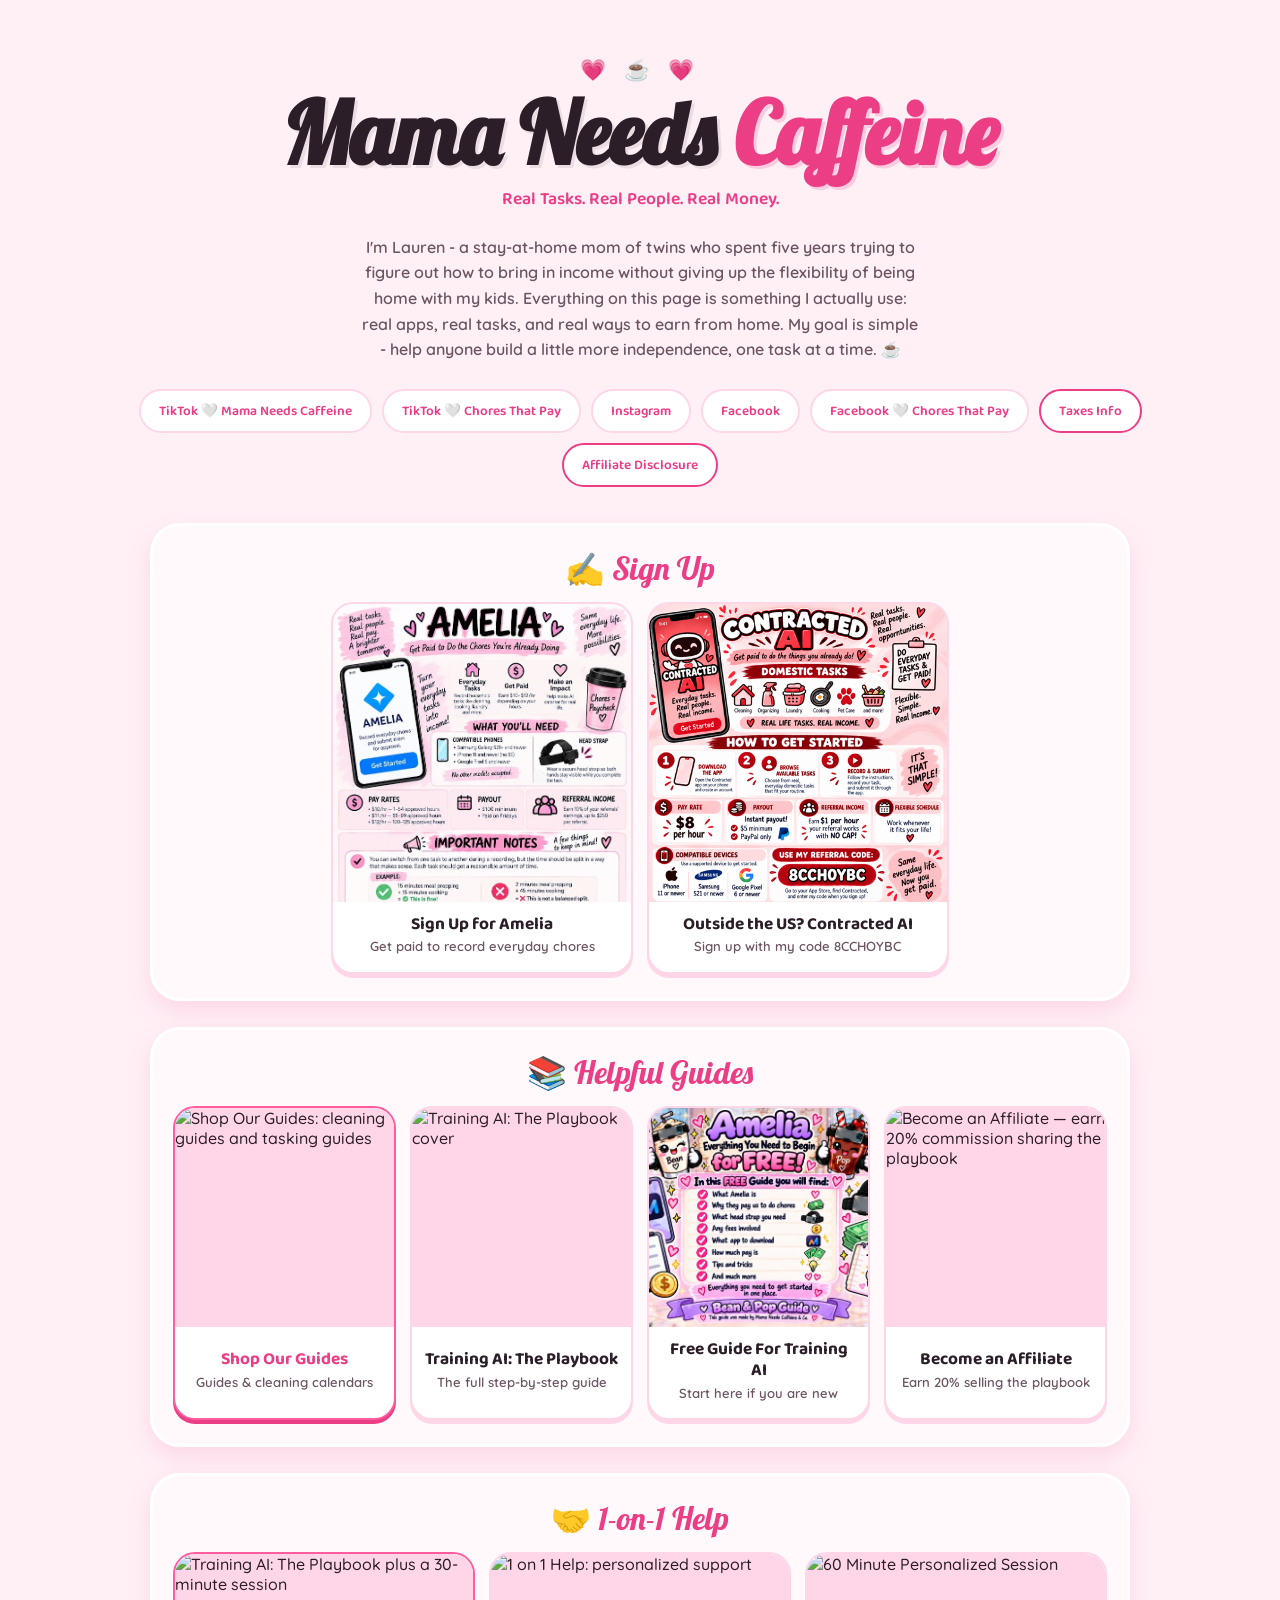
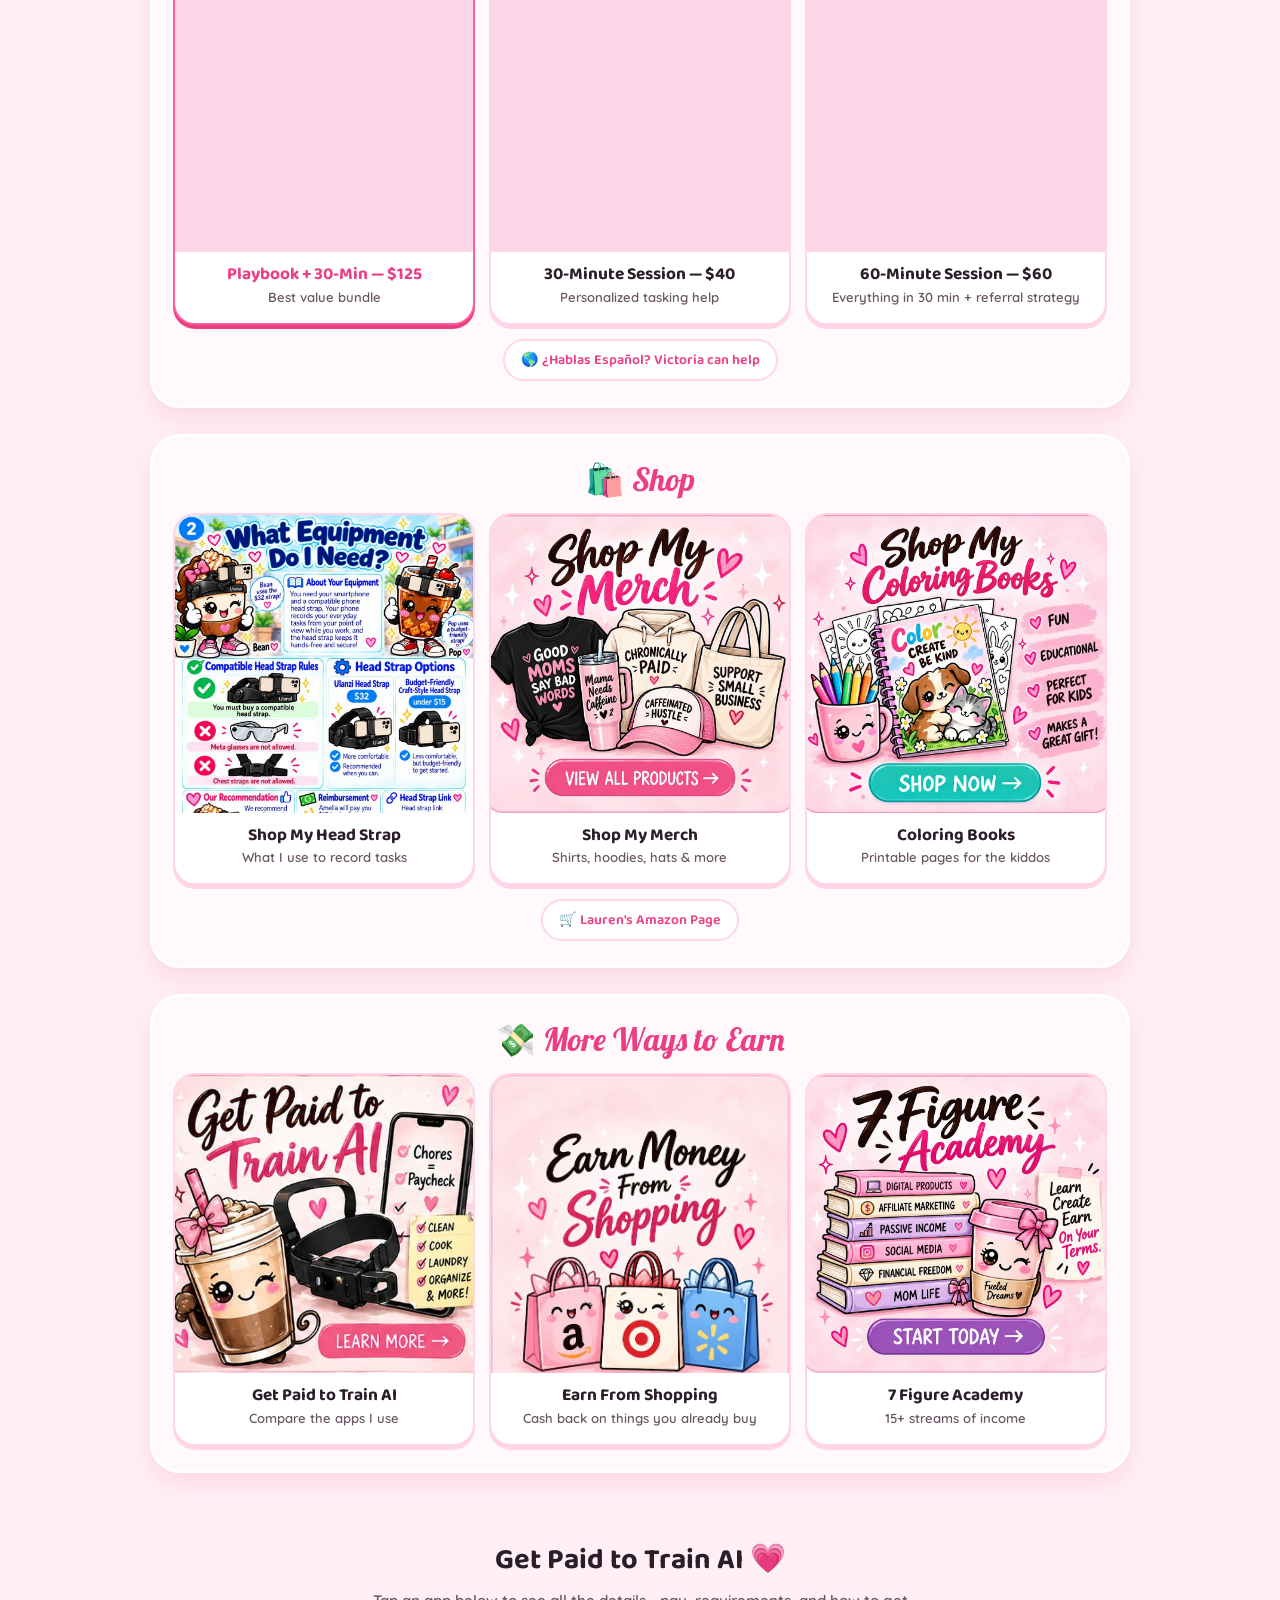
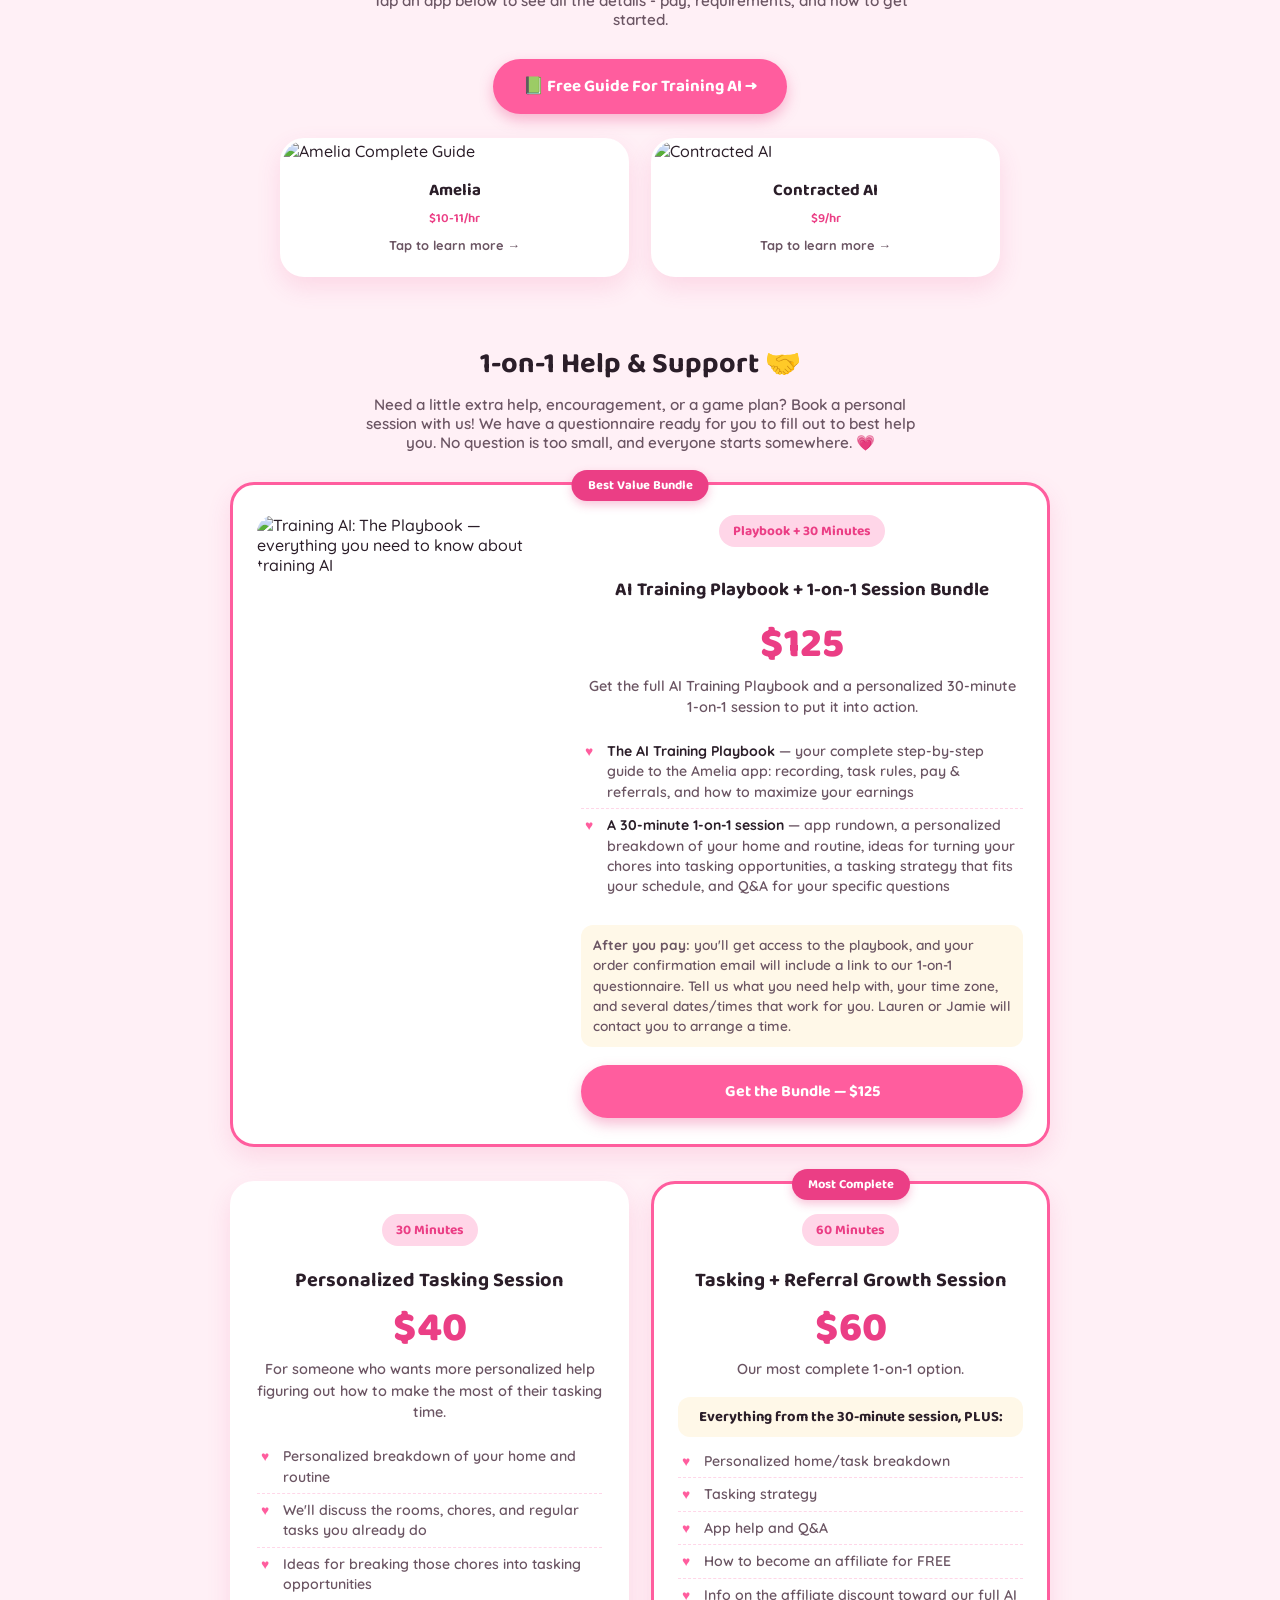
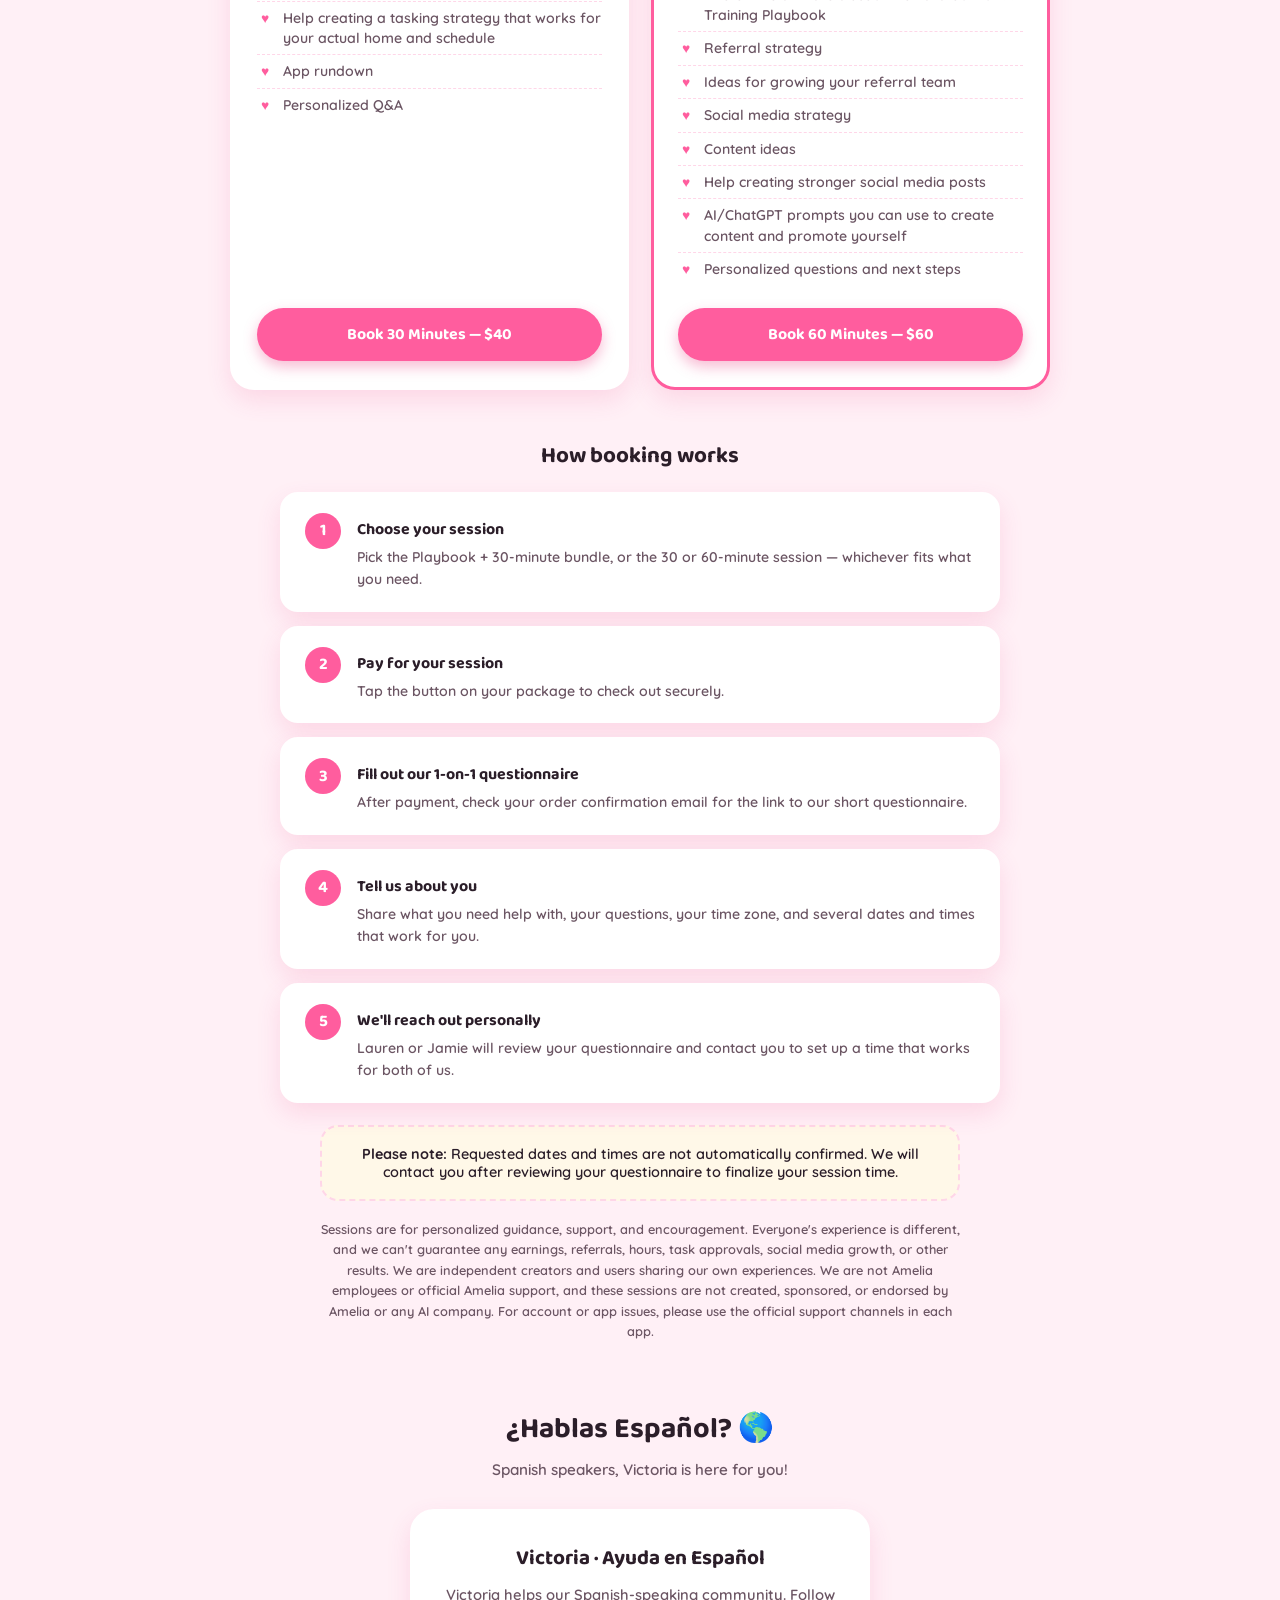
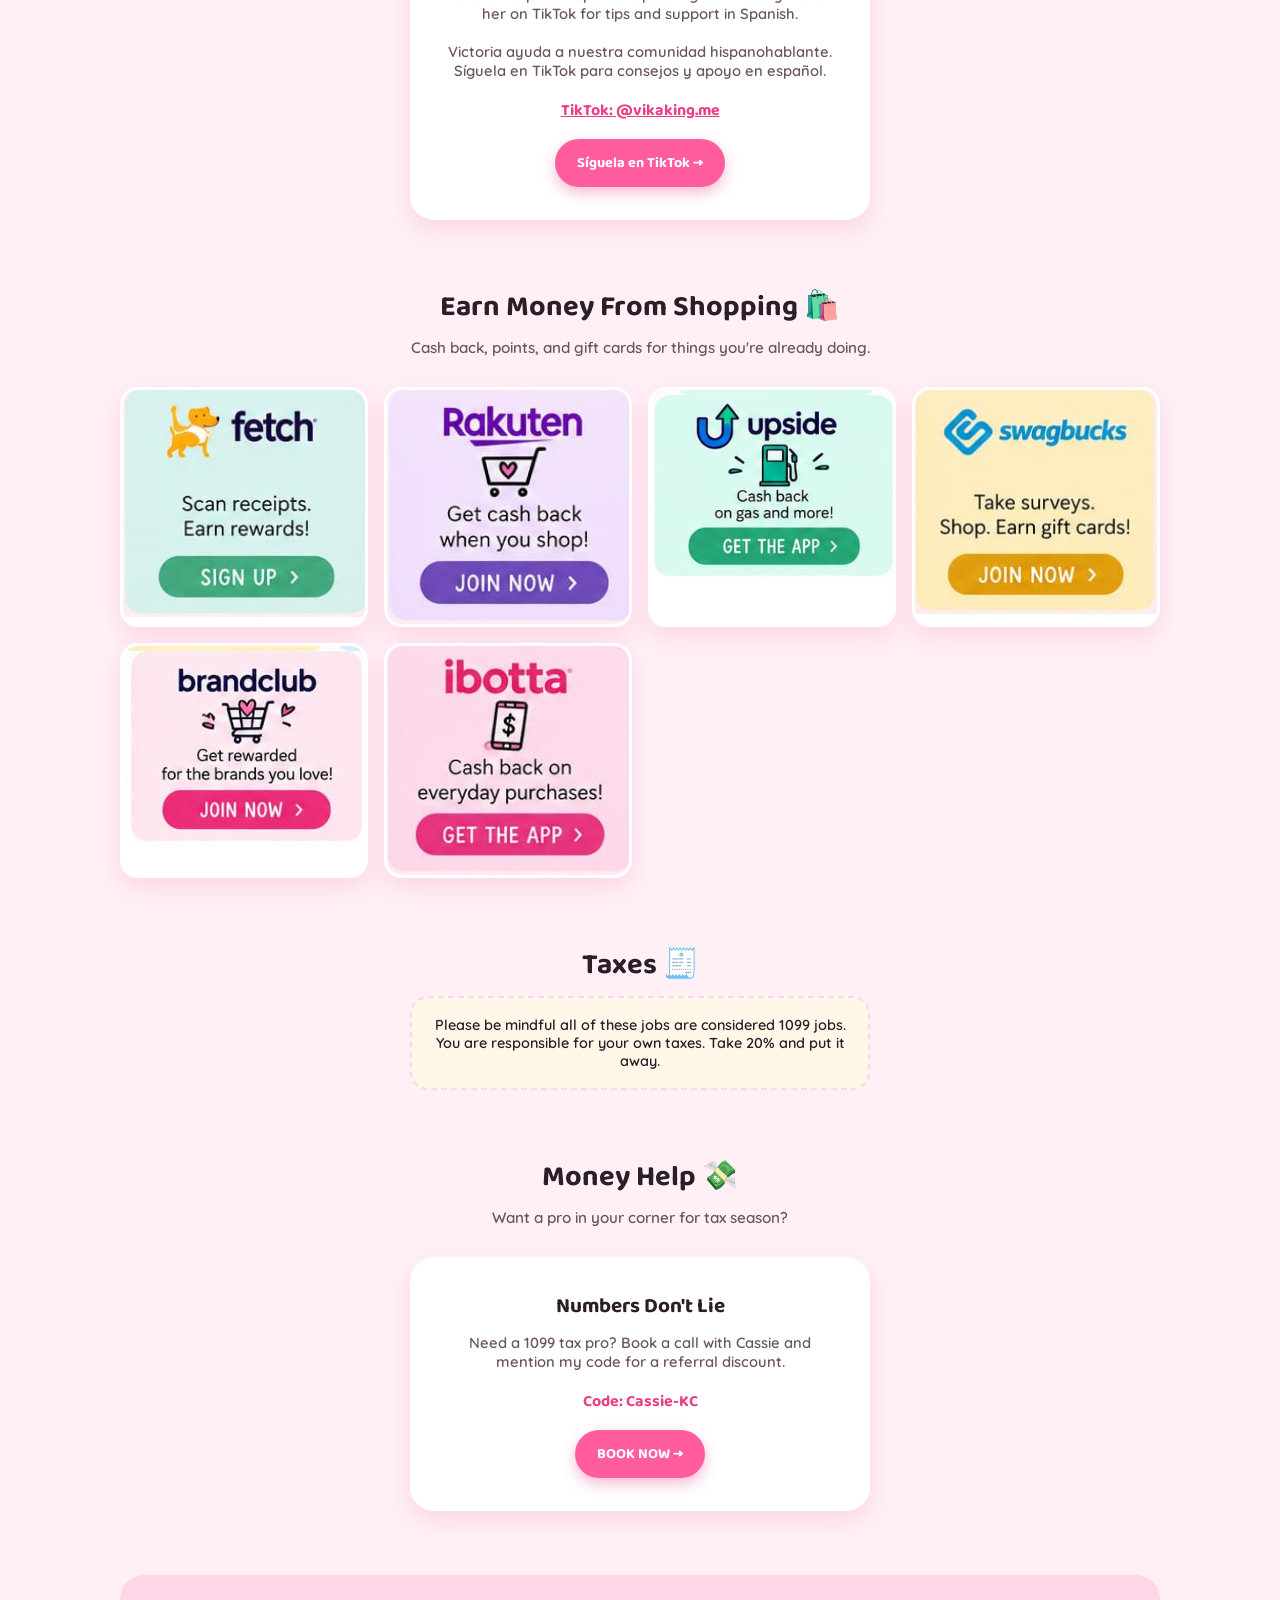
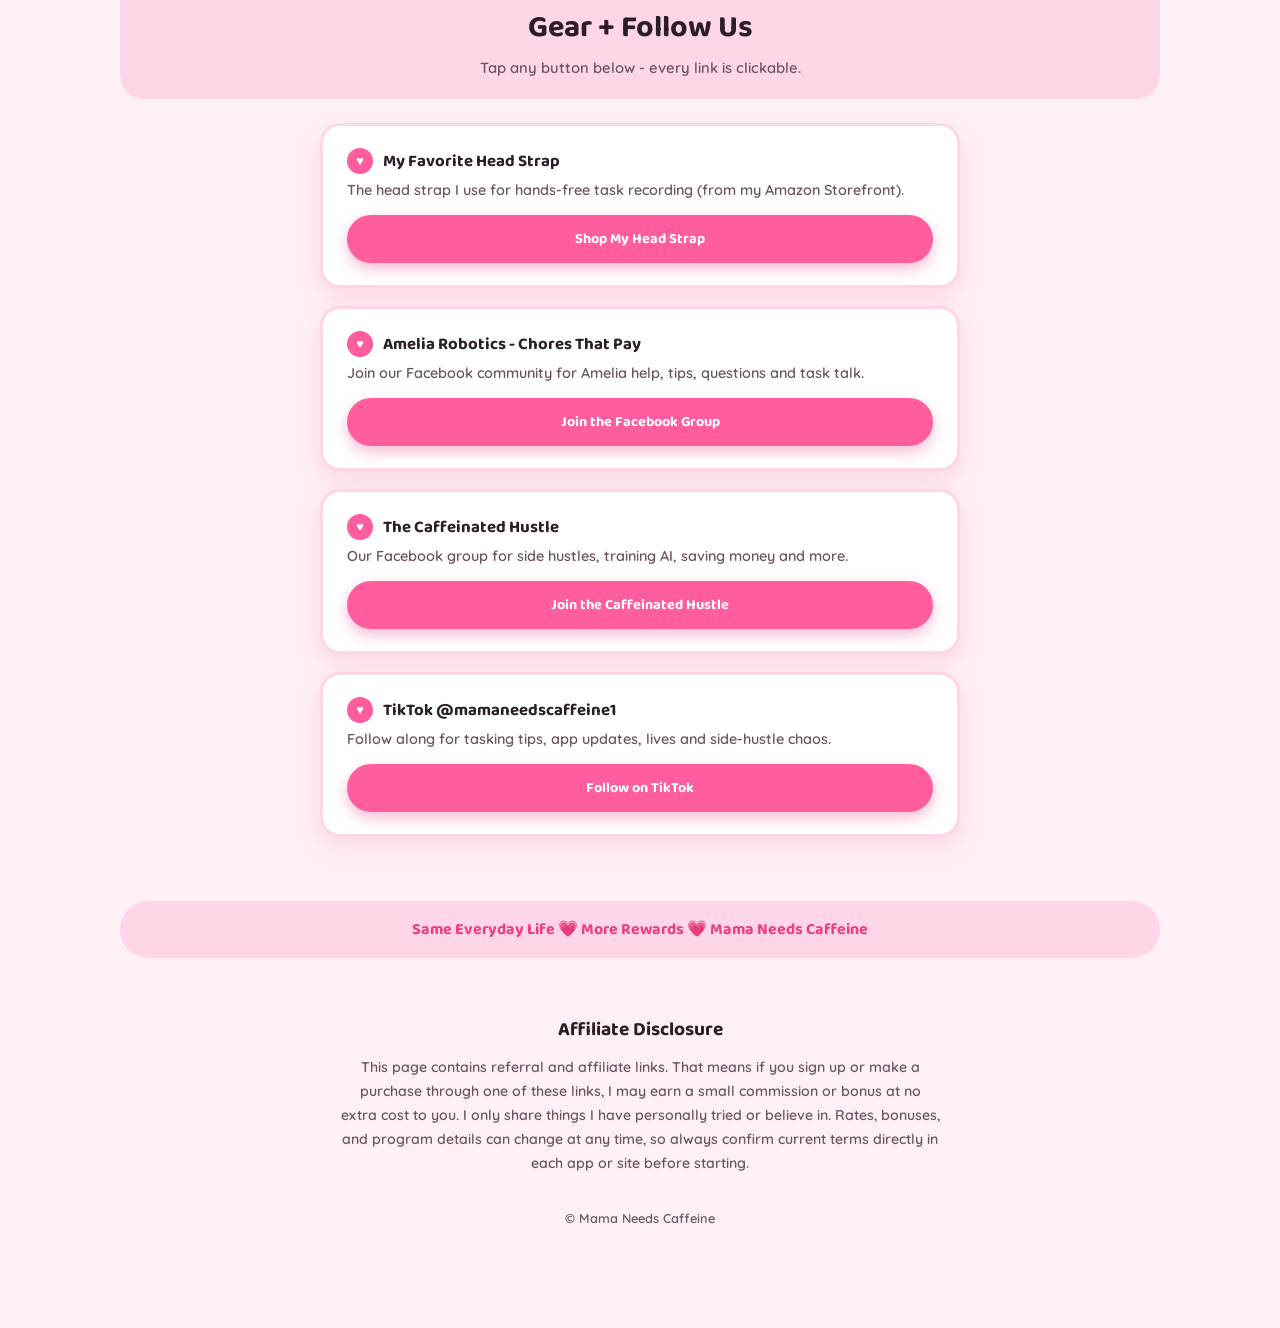
==== commit 2c46d127: "Update index.html with new guide and session tiles" ====
--- a/index.html
+++ b/index.html
@@ -8,6 +8,7 @@
 <link rel="preconnect" href="https://fonts.gstatic.com" crossorigin>
 <link href="https://fonts.googleapis.com/css2?family=Baloo+2:wght@500;600;700;800&family=Lobster&family=Quicksand:wght@500;600;700&display=swap" rel="stylesheet">
 <link rel="stylesheet" href="style.css">
+<style>.tiles-4 .tile{flex-basis:calc((100% - 42px)/4);}@media (max-width:600px){.tiles-4 .tile{flex-basis:calc((100% - 8px)/2);}}</style>
 </head>
 <body>
 
@@ -42,7 +43,8 @@
   </section>
   <section class="box" aria-labelledby="guides">
     <h2 id="guides"><span aria-hidden="true">📚</span> Helpful Guides</h2>
-    <div class="tiles">
+    <div class="tiles tiles-4">
+        <a class="tile tile-featured" href="https://zef9bq-ih.myshopify.com/collections/guides" target="_blank" rel="noopener"><img src="https://caffeinemeetschaos.github.io/Guides.png" alt="Shop Our Guides: cleaning guides and tasking guides" loading="lazy"><span class="tile-body"><span class="tile-title">Shop Our Guides</span><span class="tile-sub">Guides &amp; cleaning calendars</span></span></a>
         <a class="tile" href="playbook.html"><img src="https://cdn.shopify.com/s/files/1/1002/6323/1779/files/Training_AI_main_page.png?v=1792001838" alt="Training AI: The Playbook cover" loading="lazy"><span class="tile-body"><span class="tile-title">Training AI: The Playbook</span><span class="tile-sub">The full step-by-step guide</span></span></a>
         <a class="tile" href="free-guide/"><img src="free-guide/01-cover.jpg" alt="Free Amelia guide cover with Bean and Pop" loading="lazy"><span class="tile-body"><span class="tile-title">Free Guide For Training AI</span><span class="tile-sub">Start here if you are new</span></span></a>
         <a class="tile" href="https://af.uppromote.com/zef9bq-ih/register" target="_blank" rel="noopener"><img src="caffeinatedmamas/affiliate.jpg" alt="Become an Affiliate — earn 20% commission sharing the playbook" loading="lazy"><span class="tile-body"><span class="tile-title">Become an Affiliate</span><span class="tile-sub">Earn 20% selling the playbook</span></span></a>
@@ -52,7 +54,7 @@
     <h2 id="help"><span aria-hidden="true">🤝</span> 1-on-1 Help</h2>
     <div class="tiles">
         <a class="tile tile-featured" href="#one-on-one"><img src="https://cdn.shopify.com/s/files/1/1002/6323/1779/files/Training_AI_main_page.png?v=1792001838" alt="Training AI: The Playbook plus a 30-minute session" loading="lazy"><span class="tile-body"><span class="tile-title">Playbook + 30-Min — $125</span><span class="tile-sub">Best value bundle</span></span></a>
-        <a class="tile" href="#one-on-one"><img src="caffeinatedmamas/session-30.jpg" alt="30 Minute Beginner Session" loading="lazy"><span class="tile-body"><span class="tile-title">30-Minute Session — $40</span><span class="tile-sub">Personalized tasking help</span></span></a>
+        <a class="tile" href="#one-on-one"><img src="https://caffeinemeetschaos.github.io/1%20on%201%20help.png" alt="1 on 1 Help: personalized support" loading="lazy"><span class="tile-body"><span class="tile-title">30-Minute Session — $40</span><span class="tile-sub">Personalized tasking help</span></span></a>
         <a class="tile" href="#one-on-one"><img src="caffeinatedmamas/session-60.jpg" alt="60 Minute Personalized Session" loading="lazy"><span class="tile-body"><span class="tile-title">60-Minute Session — $60</span><span class="tile-sub">Everything in 30 min + referral strategy</span></span></a>
     </div>
     <div class="chips"><a class="chip" href="#espanol">🌎 ¿Hablas Español? Victoria can help</a></div>
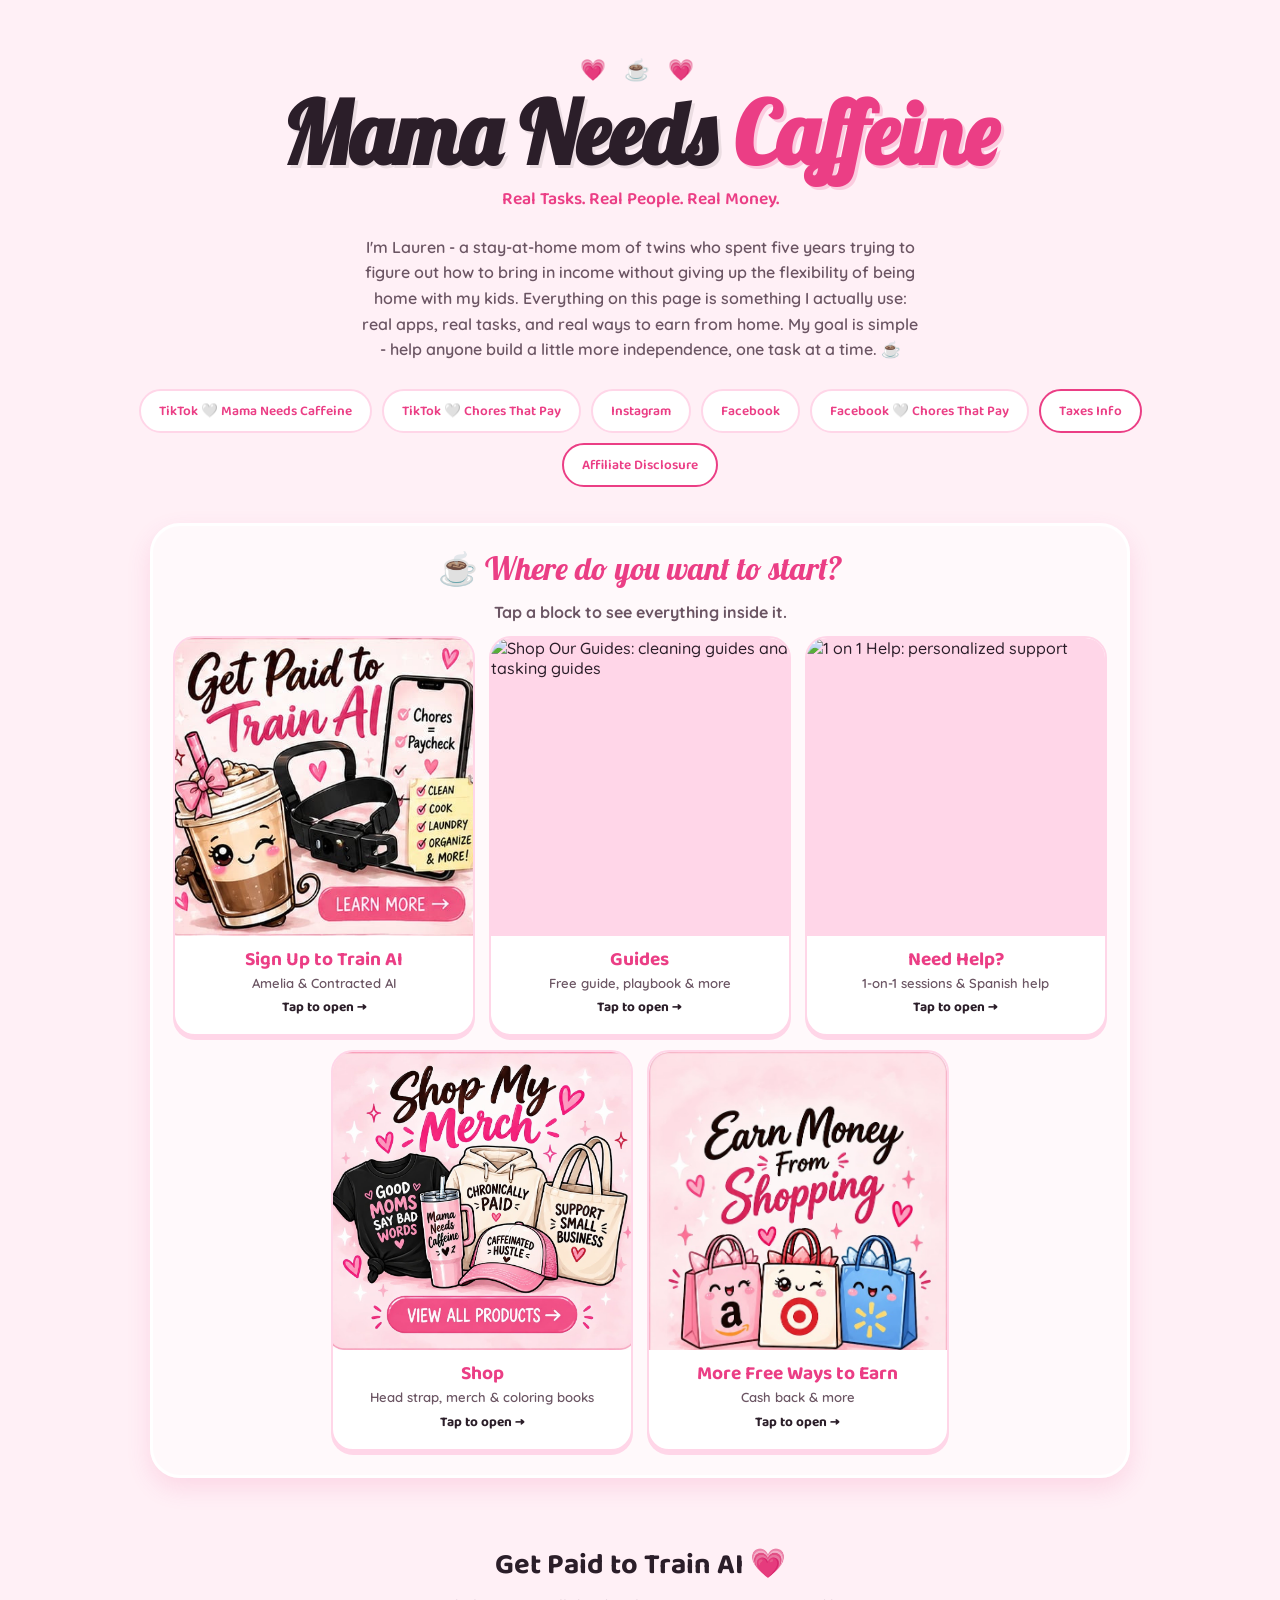
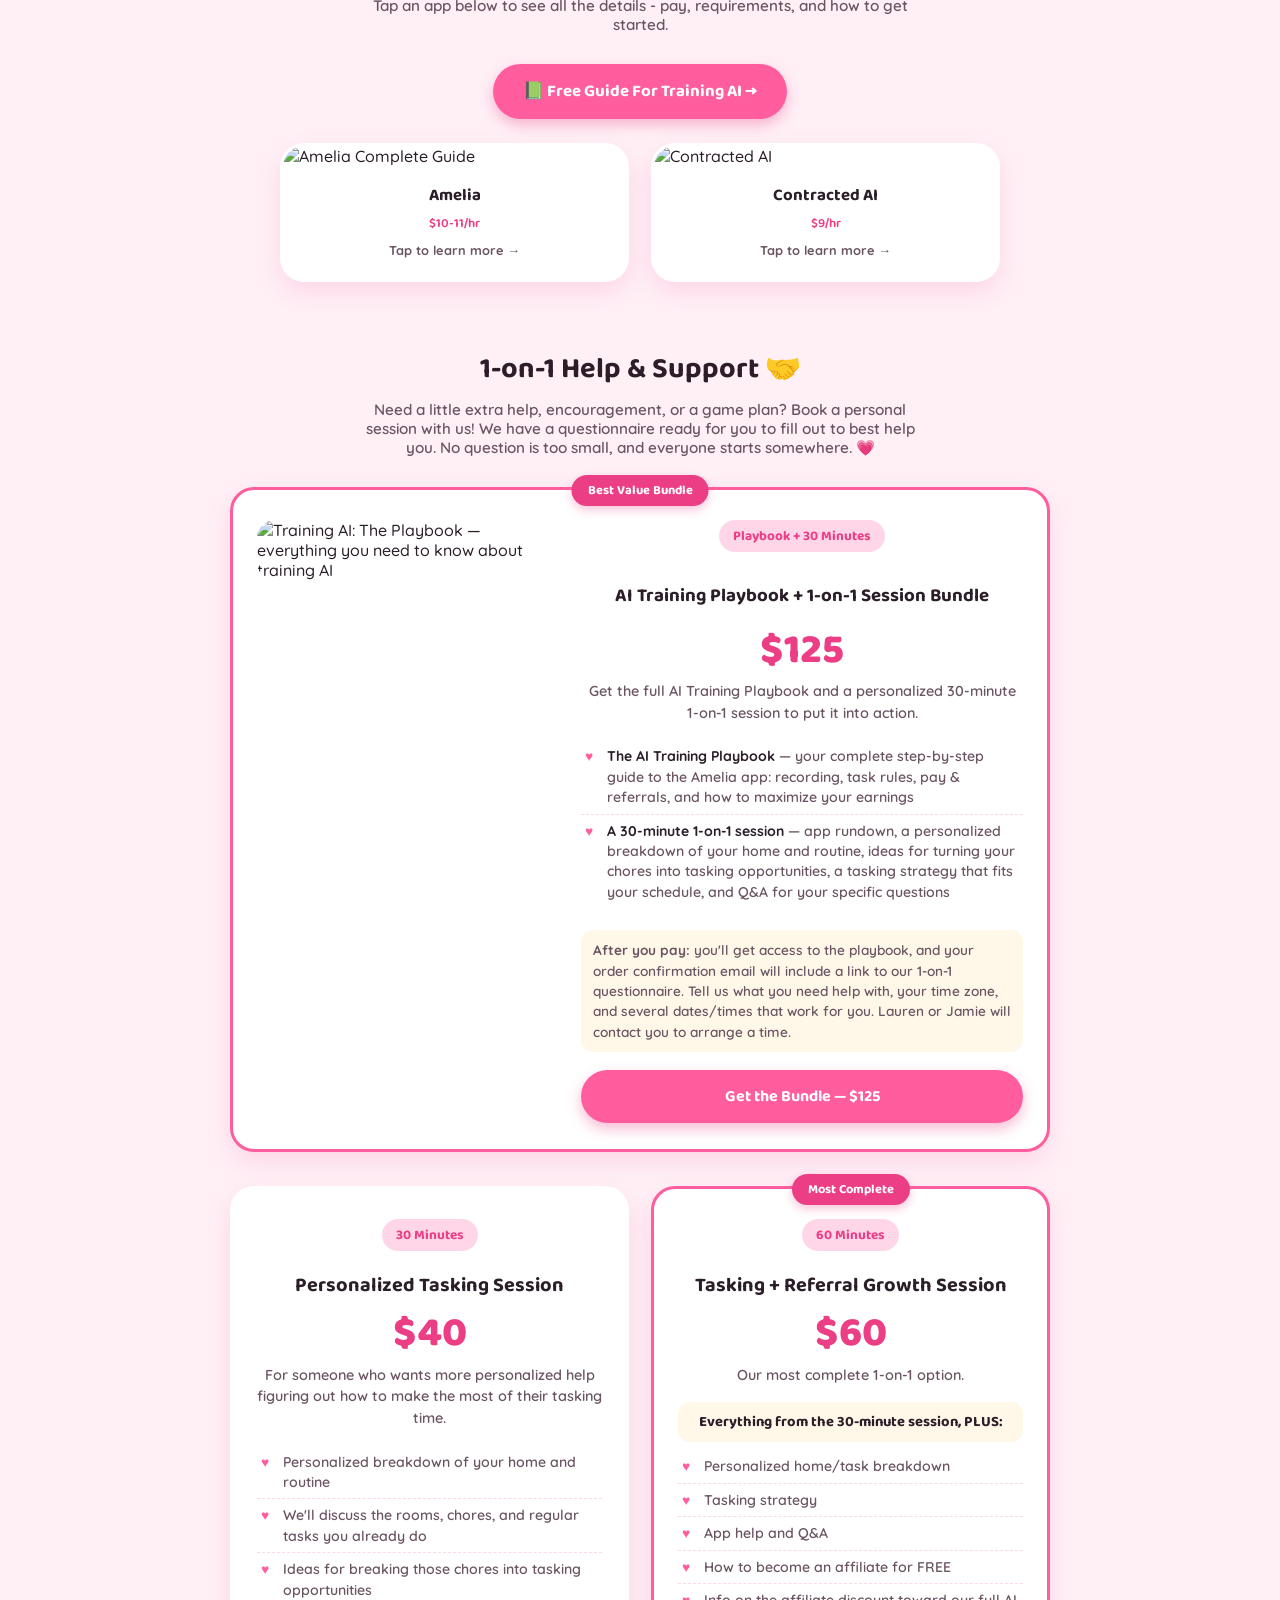
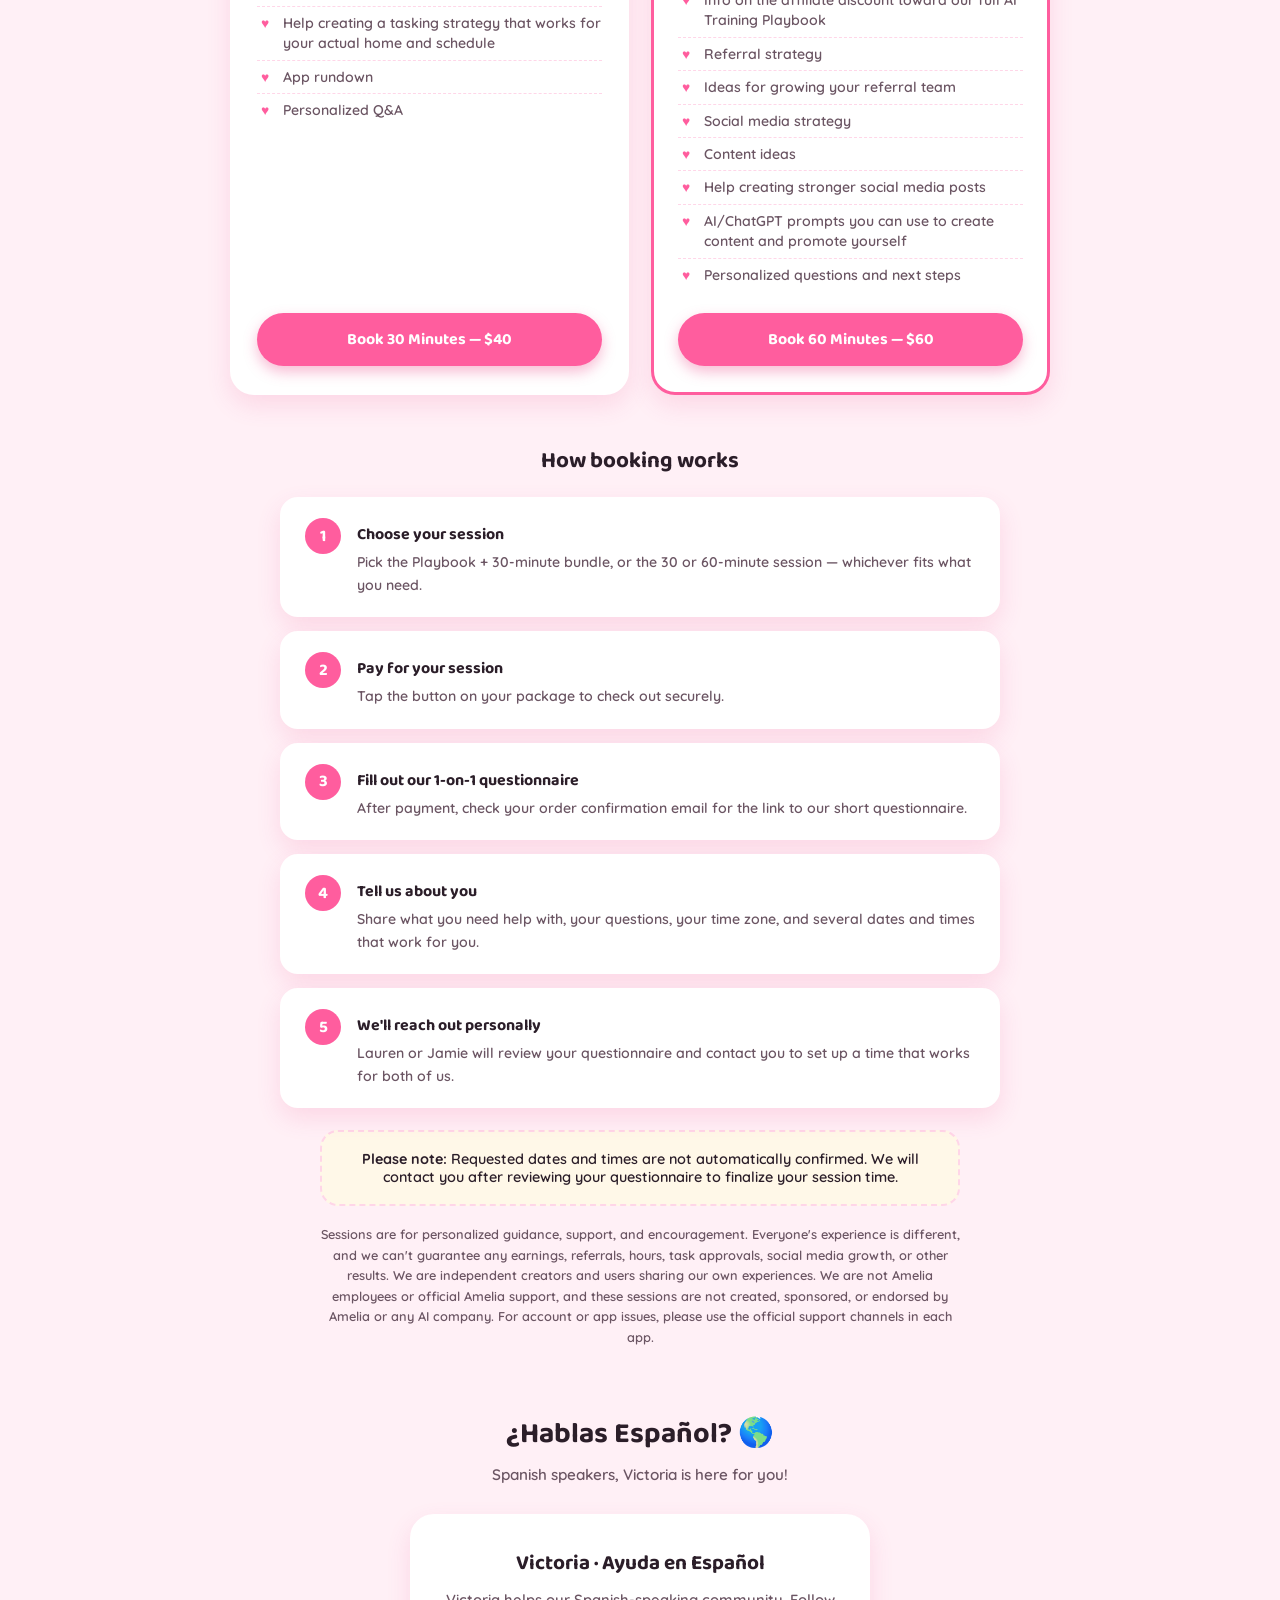
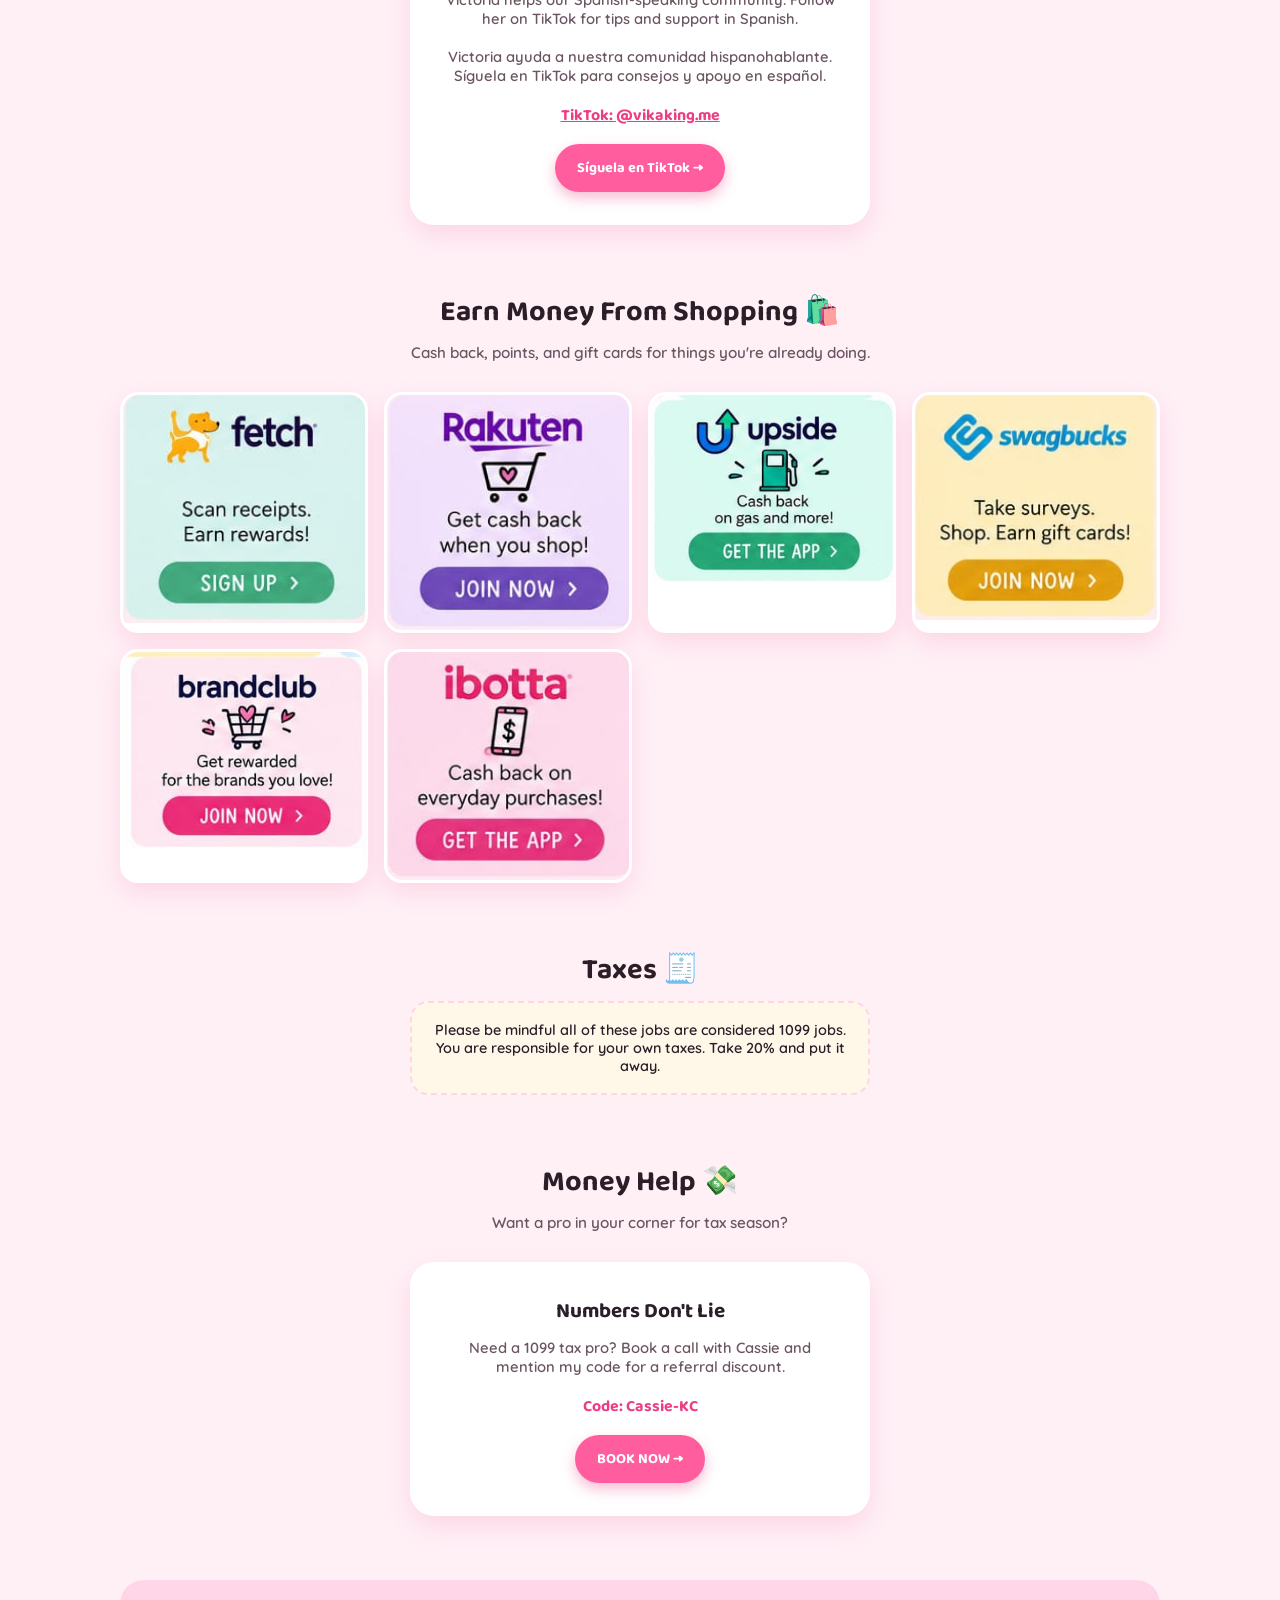
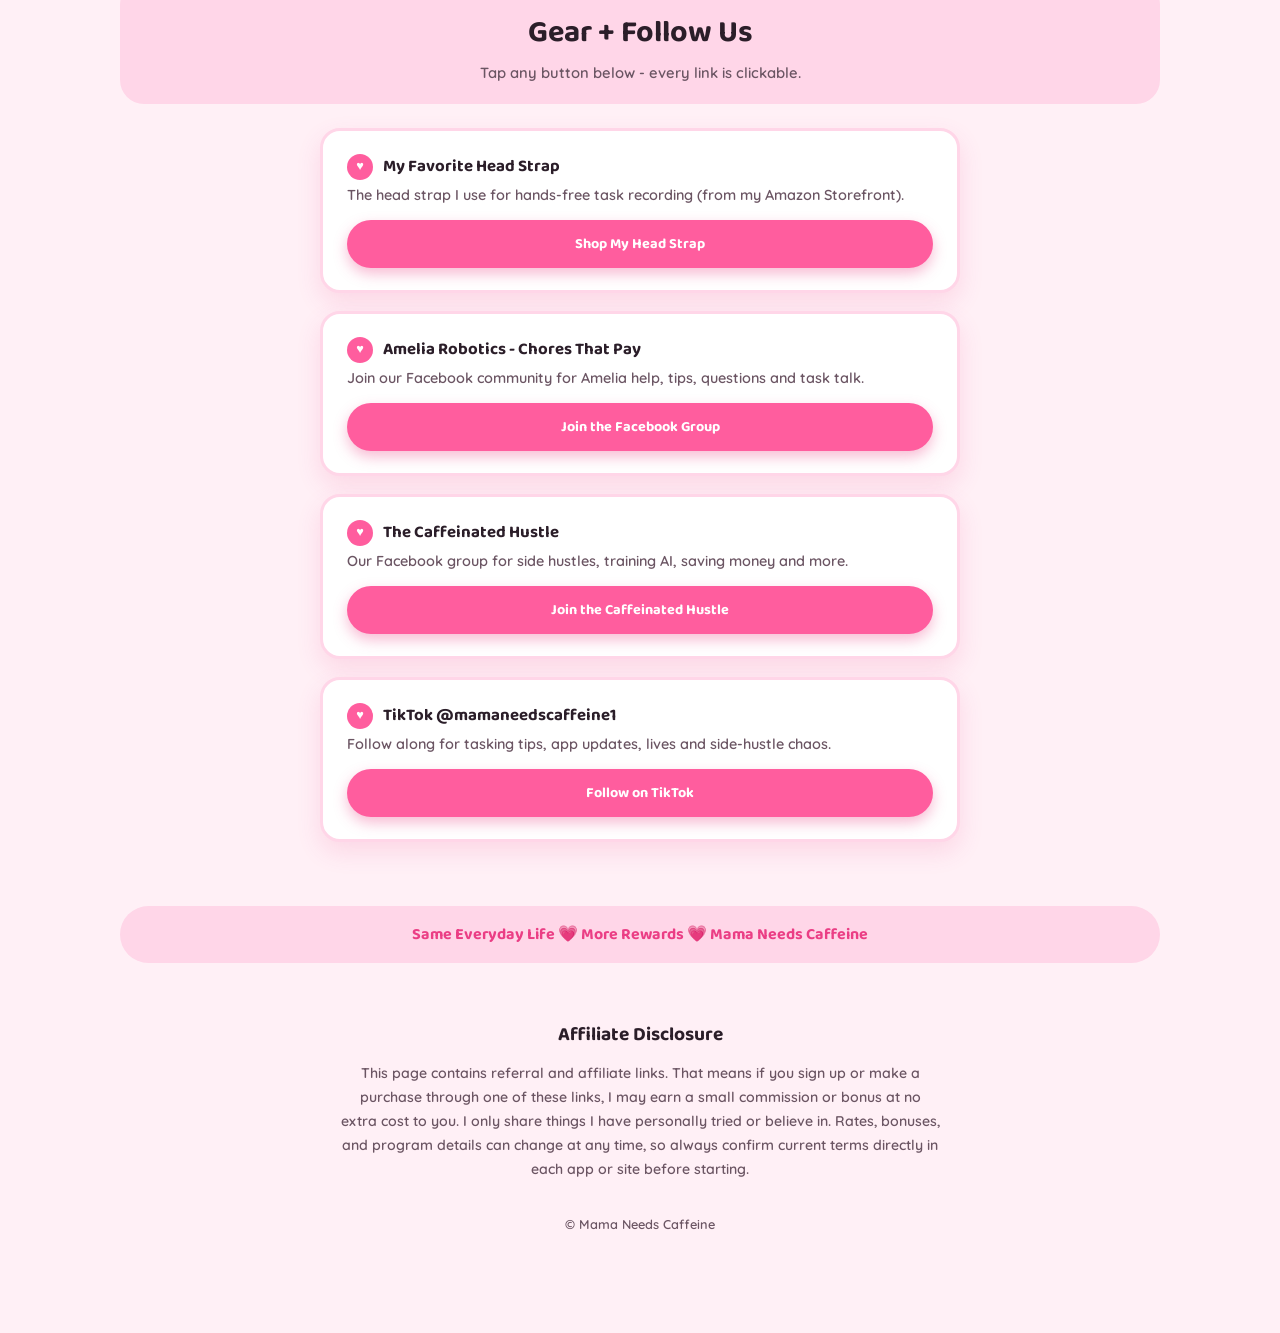
==== commit 0e19f3f9: "Enhance layout and accessibility in index.html Refactor HTML structure and update styles for better " ====
--- a/index.html
+++ b/index.html
@@ -8,7 +8,22 @@
 <link rel="preconnect" href="https://fonts.gstatic.com" crossorigin>
 <link href="https://fonts.googleapis.com/css2?family=Baloo+2:wght@500;600;700;800&family=Lobster&family=Quicksand:wght@500;600;700&display=swap" rel="stylesheet">
 <link rel="stylesheet" href="style.css">
-<style>.tiles-4 .tile{flex-basis:calc((100% - 42px)/4);}@media (max-width:600px){.tiles-4 .tile{flex-basis:calc((100% - 8px)/2);}}</style>
+<style>
+.tiles-4 .tile{flex-basis:calc((100% - 42px)/4);}
+@media (max-width:600px){.tiles-4 .tile{flex-basis:calc((100% - 8px)/2);}}
+.hub-lead{margin:0;text-align:center;font-weight:700;color:var(--ink-soft);}
+.hub .tile-title{font-size:1.2rem;color:var(--pink-hot-deep);}
+.hub .tile-cta{font-family:'Baloo 2',cursive;font-weight:700;font-size:.85rem;color:var(--ink);}
+.panel{display:none;scroll-margin-top:16px;}
+.panel:target{display:flex;}
+.panel:target h2{animation:panelIn .35s ease;}
+@keyframes panelIn{from{opacity:.3;transform:translateY(6px);}to{opacity:1;transform:none;}}
+.panel-note{margin:0;text-align:center;font-weight:600;font-size:.92rem;color:var(--ink-soft);}
+.back-row{display:flex;justify-content:center;}
+.tile .tile-art{display:block;width:100%;aspect-ratio:1;}
+@media (max-width:600px){.hub .tile-title{font-size:.85rem;}.hub .tile-cta{display:none;}}
+@media (prefers-reduced-motion:reduce){.panel:target h2{animation:none;}}
+</style>
 </head>
 <body>
 
@@ -34,47 +49,68 @@
   </section>
 
   <div class="boxes">
-  <section class="box" aria-labelledby="signup">
-    <h2 id="signup"><span aria-hidden="true">✍️</span> Sign Up</h2>
-    <div class="tiles">
-        <a class="tile" href="https://www.ameliachores.com/r/LBELSL47G3JT" target="_blank" rel="noopener"><img src="amelia.png" alt="Amelia — get paid to do the chores you are already doing" loading="lazy"><span class="tile-body"><span class="tile-title">Sign Up for Amelia</span><span class="tile-sub">Get paid to record everyday chores</span></span></a>
-        <a class="tile" href="https://contracted.ai/interview/4?ref=8CCH0YBC" target="_blank" rel="noopener"><img src="contracted-ai.png" alt="Contracted AI — get paid to do the things you already do" loading="lazy"><span class="tile-body"><span class="tile-title">Outside the US? Contracted AI</span><span class="tile-sub">Sign up with my code 8CCHOYBC</span></span></a>
-    </div>
-  </section>
-  <section class="box" aria-labelledby="guides">
-    <h2 id="guides"><span aria-hidden="true">📚</span> Helpful Guides</h2>
+  <section class="box hub" id="start" aria-labelledby="start-title">
+    <h2 id="start-title"><span aria-hidden="true">☕</span> Where do you want to start?</h2>
+    <p class="hub-lead">Tap a block to see everything inside it.</p>
+    <div class="tiles">
+        <a class="tile" href="#train"><img src="train-ai-banner.png" alt="Get paid to train AI" loading="lazy"><span class="tile-body"><span class="tile-title">Sign Up to Train AI</span><span class="tile-sub">Amelia &amp; Contracted AI</span><span class="tile-cta">Tap to open →</span></span></a>
+        <a class="tile" href="#guides"><img src="https://caffeinemeetschaos.github.io/Guides.png" alt="Shop Our Guides: cleaning guides and tasking guides" loading="lazy"><span class="tile-body"><span class="tile-title">Guides</span><span class="tile-sub">Free guide, playbook &amp; more</span><span class="tile-cta">Tap to open →</span></span></a>
+        <a class="tile" href="#help"><img src="https://caffeinemeetschaos.github.io/1%20on%201%20help.png" alt="1 on 1 Help: personalized support" loading="lazy"><span class="tile-body"><span class="tile-title">Need Help?</span><span class="tile-sub">1-on-1 sessions &amp; Spanish help</span><span class="tile-cta">Tap to open →</span></span></a>
+        <a class="tile" href="#shop"><img src="merch-banner.png" alt="Shop head straps and merch" loading="lazy"><span class="tile-body"><span class="tile-title">Shop</span><span class="tile-sub">Head strap, merch &amp; coloring books</span><span class="tile-cta">Tap to open →</span></span></a>
+        <a class="tile" href="#earn"><img src="shopping-banner.png" alt="More free ways to earn money" loading="lazy"><span class="tile-body"><span class="tile-title">More Free Ways to Earn</span><span class="tile-sub">Cash back &amp; more</span><span class="tile-cta">Tap to open →</span></span></a>
+    </div>
+  </section>
+
+  <section class="box panel" id="train" aria-labelledby="train-title">
+    <h2 id="train-title"><span aria-hidden="true">✍️</span> Sign Up to Train AI</h2>
+    <p class="panel-note">Read the details first: pay, head straps and FAQs. Your sign-up link is on each page.</p>
+    <div class="tiles">
+        <a class="tile" href="amelia.html"><img src="amelia.png" alt="Amelia — get paid to do the chores you are already doing" loading="lazy"><span class="tile-body"><span class="tile-title">Amelia</span><span class="tile-sub">US: get paid to record everyday chores</span></span></a>
+        <a class="tile" href="contracted-ai-info.html"><img src="contracted-ai.png" alt="Contracted AI — get paid to do the things you already do" loading="lazy"><span class="tile-body"><span class="tile-title">Contracted AI</span><span class="tile-sub">Outside the US? Start here</span></span></a>
+    </div>
+    <div class="back-row"><a class="chip" href="#start">← Back to all options</a></div>
+  </section>
+
+  <section class="box panel" id="guides" aria-labelledby="guides-title">
+    <h2 id="guides-title"><span aria-hidden="true">📚</span> Guides</h2>
     <div class="tiles tiles-4">
+        <a class="tile" href="free-guide/"><img src="free-guide/01-cover.jpg" alt="Free Amelia guide cover with Bean and Pop" loading="lazy"><span class="tile-body"><span class="tile-title">Free Guide For Training AI</span><span class="tile-sub">Start here if you are new</span></span></a>
+        <a class="tile" href="playbook.html"><img src="https://cdn.shopify.com/s/files/1/1002/6323/1779/files/Training_AI_main_page.png?v=1792001838" alt="Training AI: The Playbook cover" loading="lazy"><span class="tile-body"><span class="tile-title">Training AI: The Playbook</span><span class="tile-sub">The full step-by-step guide</span></span></a>
         <a class="tile tile-featured" href="https://zef9bq-ih.myshopify.com/collections/guides" target="_blank" rel="noopener"><img src="https://caffeinemeetschaos.github.io/Guides.png" alt="Shop Our Guides: cleaning guides and tasking guides" loading="lazy"><span class="tile-body"><span class="tile-title">Shop Our Guides</span><span class="tile-sub">Guides &amp; cleaning calendars</span></span></a>
-        <a class="tile" href="playbook.html"><img src="https://cdn.shopify.com/s/files/1/1002/6323/1779/files/Training_AI_main_page.png?v=1792001838" alt="Training AI: The Playbook cover" loading="lazy"><span class="tile-body"><span class="tile-title">Training AI: The Playbook</span><span class="tile-sub">The full step-by-step guide</span></span></a>
-        <a class="tile" href="free-guide/"><img src="free-guide/01-cover.jpg" alt="Free Amelia guide cover with Bean and Pop" loading="lazy"><span class="tile-body"><span class="tile-title">Free Guide For Training AI</span><span class="tile-sub">Start here if you are new</span></span></a>
         <a class="tile" href="https://af.uppromote.com/zef9bq-ih/register" target="_blank" rel="noopener"><img src="caffeinatedmamas/affiliate.jpg" alt="Become an Affiliate — earn 20% commission sharing the playbook" loading="lazy"><span class="tile-body"><span class="tile-title">Become an Affiliate</span><span class="tile-sub">Earn 20% selling the playbook</span></span></a>
     </div>
-  </section>
-  <section class="box" aria-labelledby="help">
-    <h2 id="help"><span aria-hidden="true">🤝</span> 1-on-1 Help</h2>
-    <div class="tiles">
+    <div class="back-row"><a class="chip" href="#start">← Back to all options</a></div>
+  </section>
+
+  <section class="box panel" id="help" aria-labelledby="help-title">
+    <h2 id="help-title"><span aria-hidden="true">🤝</span> Need Help?</h2>
+    <div class="tiles tiles-4">
         <a class="tile tile-featured" href="#one-on-one"><img src="https://cdn.shopify.com/s/files/1/1002/6323/1779/files/Training_AI_main_page.png?v=1792001838" alt="Training AI: The Playbook plus a 30-minute session" loading="lazy"><span class="tile-body"><span class="tile-title">Playbook + 30-Min — $125</span><span class="tile-sub">Best value bundle</span></span></a>
         <a class="tile" href="#one-on-one"><img src="https://caffeinemeetschaos.github.io/1%20on%201%20help.png" alt="1 on 1 Help: personalized support" loading="lazy"><span class="tile-body"><span class="tile-title">30-Minute Session — $40</span><span class="tile-sub">Personalized tasking help</span></span></a>
         <a class="tile" href="#one-on-one"><img src="caffeinatedmamas/session-60.jpg" alt="60 Minute Personalized Session" loading="lazy"><span class="tile-body"><span class="tile-title">60-Minute Session — $60</span><span class="tile-sub">Everything in 30 min + referral strategy</span></span></a>
-    </div>
-    <div class="chips"><a class="chip" href="#espanol">🌎 ¿Hablas Español? Victoria can help</a></div>
-  </section>
-  <section class="box" aria-labelledby="shop">
-    <h2 id="shop"><span aria-hidden="true">🛍️</span> Shop</h2>
+        <a class="tile" href="#espanol"><svg class="tile-art" viewBox="0 0 200 200" role="img" aria-label="¿Hablas Español?"><rect width="200" height="200" fill="#FFD6E8"/><circle cx="100" cy="88" r="52" fill="#7EC8E3"/><path d="M70 58c10 4 14 14 26 12s14 10 6 18-20 2-24 12 6 18-2 24-20-4-24-14c-4-12 2-30 18-52z" fill="#6FA83A"/><path d="M118 50c8 6 22 6 26 18s-6 20-14 18-10 8-4 16 16 12 10 22c-18 6-30-10-26-26s-10-14-8-26 8-18 16-22z" fill="#6FA83A"/><circle cx="100" cy="88" r="52" fill="none" stroke="#C0185F" stroke-width="4"/><text x="100" y="172" text-anchor="middle" font-family="Baloo 2, Quicksand, sans-serif" font-weight="800" font-size="24" fill="#C0185F">¿Hablas Español?</text></svg><span class="tile-body"><span class="tile-title">Habla Español</span><span class="tile-sub">Victoria can help</span></span></a>
+    </div>
+    <div class="back-row"><a class="chip" href="#start">← Back to all options</a></div>
+  </section>
+
+  <section class="box panel" id="shop" aria-labelledby="shop-title">
+    <h2 id="shop-title"><span aria-hidden="true">🛍️</span> Shop</h2>
     <div class="tiles">
         <a class="tile" href="https://a.co/d/09XKyLMh" target="_blank" rel="noopener"><img src="free-guide/05-head-straps.jpg" alt="Head straps for hands-free task recording" loading="lazy"><span class="tile-body"><span class="tile-title">Shop My Head Strap</span><span class="tile-sub">What I use to record tasks</span></span></a>
         <a class="tile" href="https://mama-needs-caffeine.printify.me/products" target="_blank" rel="noopener"><img src="merch-banner.png" alt="Shop my merch — shirts, hoodies, hats and tumblers" loading="lazy"><span class="tile-body"><span class="tile-title">Shop My Merch</span><span class="tile-sub">Shirts, hoodies, hats &amp; more</span></span></a>
         <a class="tile" href="https://amzn.to/4gNyfZn" target="_blank" rel="noopener"><img src="coloring-books.png" alt="Shop my coloring books" loading="lazy"><span class="tile-body"><span class="tile-title">Coloring Books</span><span class="tile-sub">Printable pages for the kiddos</span></span></a>
     </div>
-    <div class="chips"><a class="chip" href="https://www.amazon.com/shop/adventuresthrumotherhood?ref=cm_sw_r_apan_aipsfshop_J4DMDSA8J8KQQZ8EER9V&ref_=cm_sw_r_apan_aipsfshop_J4DMDSA8J8KQQZ8EER9V&social_share=cm_sw_r_apan_aipsfshop_J4DMDSA8J8KQQZ8EER9V&language=en-US&ccs_id=1f6374aa-0c74-4f8c-9228-d6cecc4f8202" target="_blank" rel="noopener">🛒 Lauren's Amazon Page</a></div>
-  </section>
-  <section class="box" aria-labelledby="more">
-    <h2 id="more"><span aria-hidden="true">💸</span> More Ways to Earn</h2>
-    <div class="tiles">
-        <a class="tile" href="#ai-training"><img src="train-ai-banner.png" alt="Get Paid to Train AI" loading="lazy"><span class="tile-body"><span class="tile-title">Get Paid to Train AI</span><span class="tile-sub">Compare the apps I use</span></span></a>
+    <div class="back-row"><a class="chip" href="https://www.amazon.com/shop/adventuresthrumotherhood?ref=cm_sw_r_apan_aipsfshop_J4DMDSA8J8KQQZ8EER9V&ref_=cm_sw_r_apan_aipsfshop_J4DMDSA8J8KQQZ8EER9V&social_share=cm_sw_r_apan_aipsfshop_J4DMDSA8J8KQQZ8EER9V&language=en-US&ccs_id=1f6374aa-0c74-4f8c-9228-d6cecc4f8202" target="_blank" rel="noopener">🛒 Lauren's Amazon Page</a></div>
+    <div class="back-row"><a class="chip" href="#start">← Back to all options</a></div>
+  </section>
+
+  <section class="box panel" id="earn" aria-labelledby="earn-title">
+    <h2 id="earn-title"><span aria-hidden="true">💸</span> More Free Ways to Earn</h2>
+    <div class="tiles">
         <a class="tile" href="#cashback"><img src="shopping-banner.png" alt="Earn Money From Shopping" loading="lazy"><span class="tile-body"><span class="tile-title">Earn From Shopping</span><span class="tile-sub">Cash back on things you already buy</span></span></a>
         <a class="tile" href="https://shop.beacons.ai/digitalboss01/f6647936-2708-4bae-9449-1b0b3589a94e?affiliateKey=[base64]%3D%3D&amp;t=1787776567490" target="_blank" rel="noopener"><img src="academy.png" alt="7 Figure Academy" loading="lazy"><span class="tile-body"><span class="tile-title">7 Figure Academy</span><span class="tile-sub">15+ streams of income</span></span></a>
     </div>
+    <div class="back-row"><a class="chip" href="#start">← Back to all options</a></div>
   </section>
   </div>
 
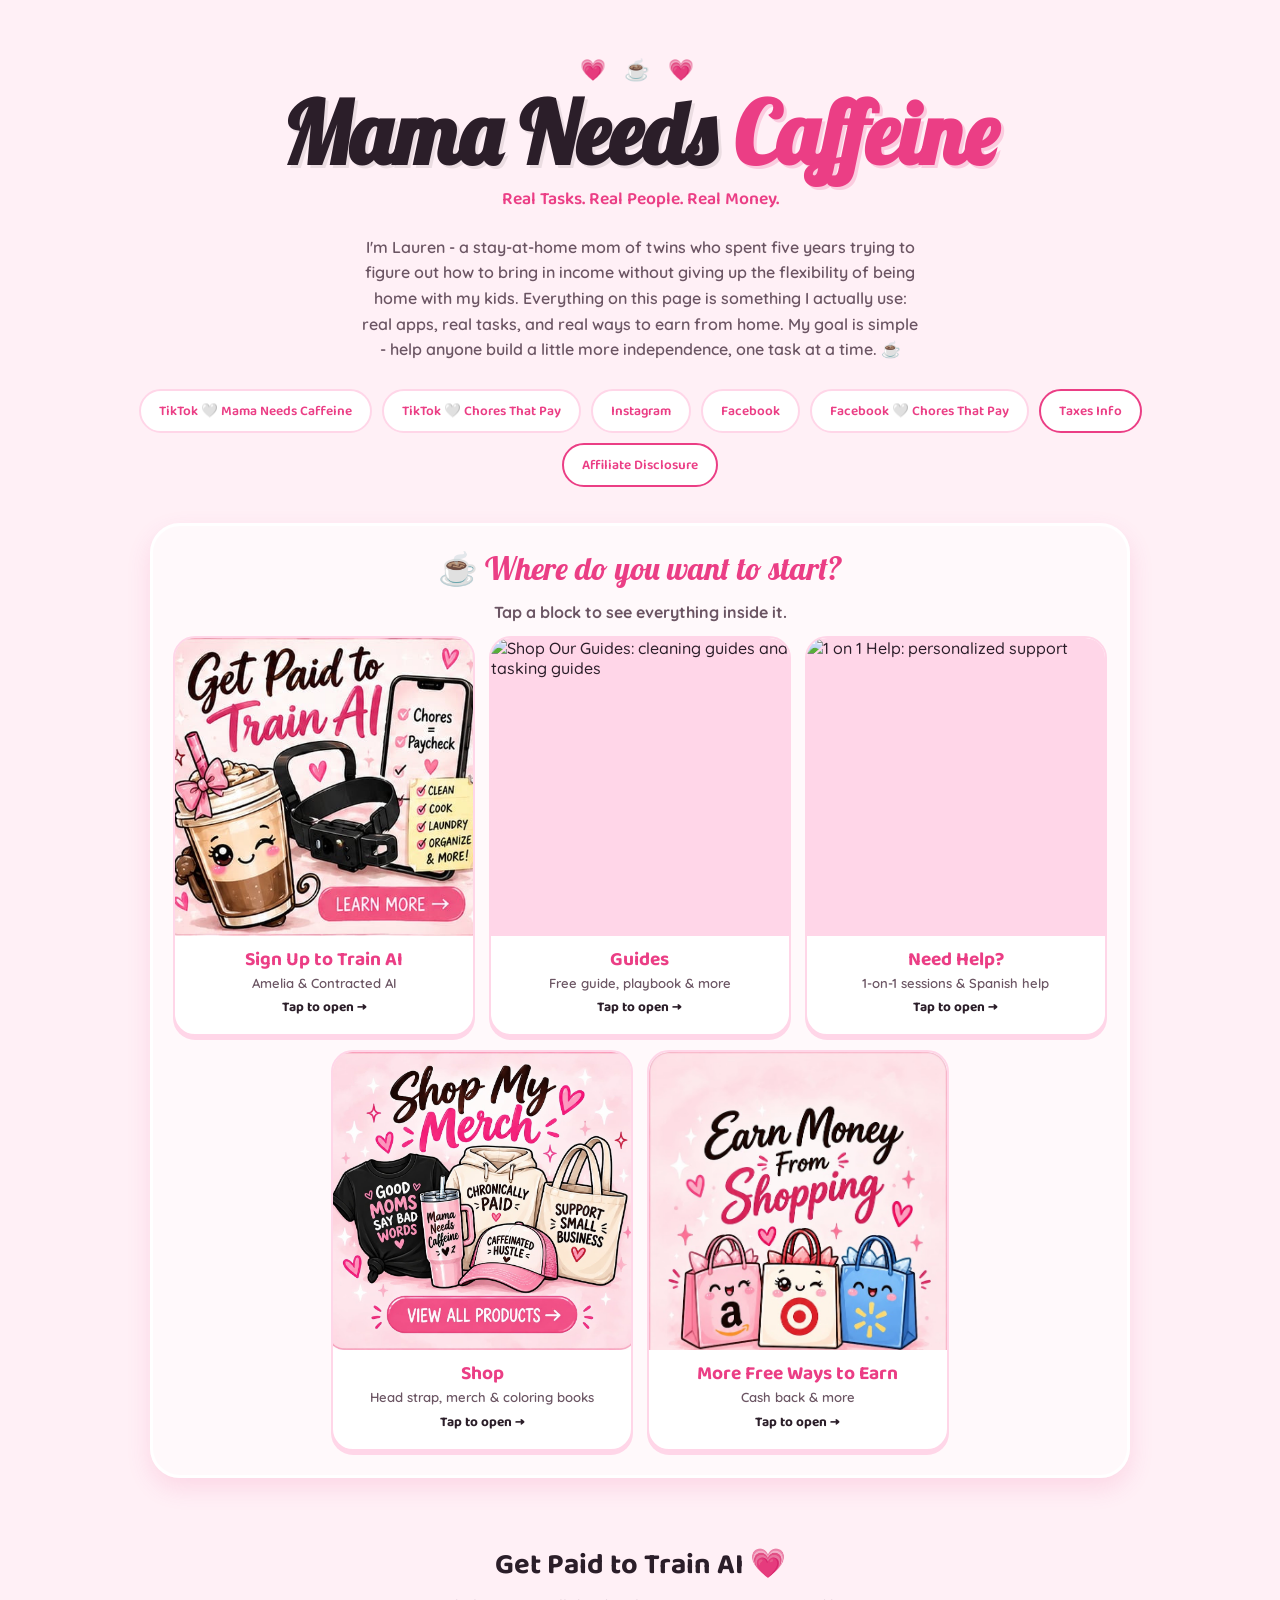
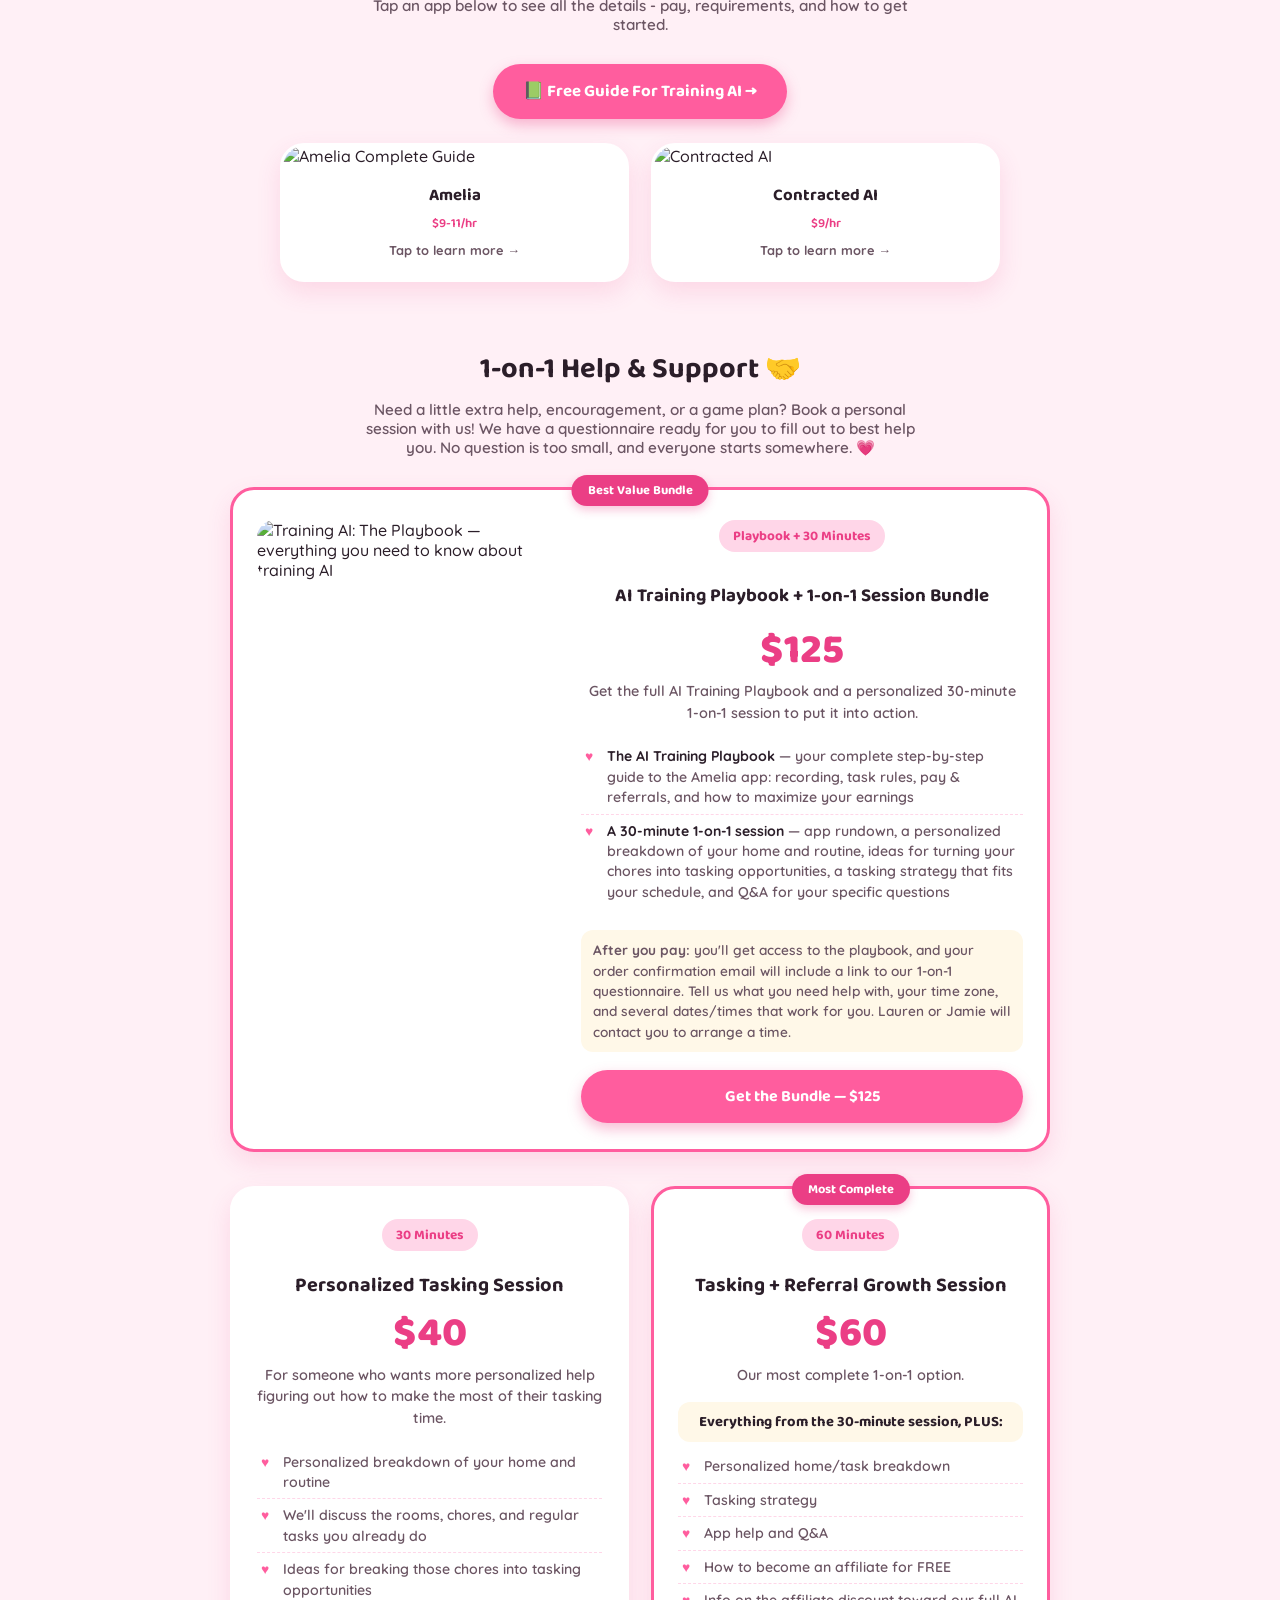
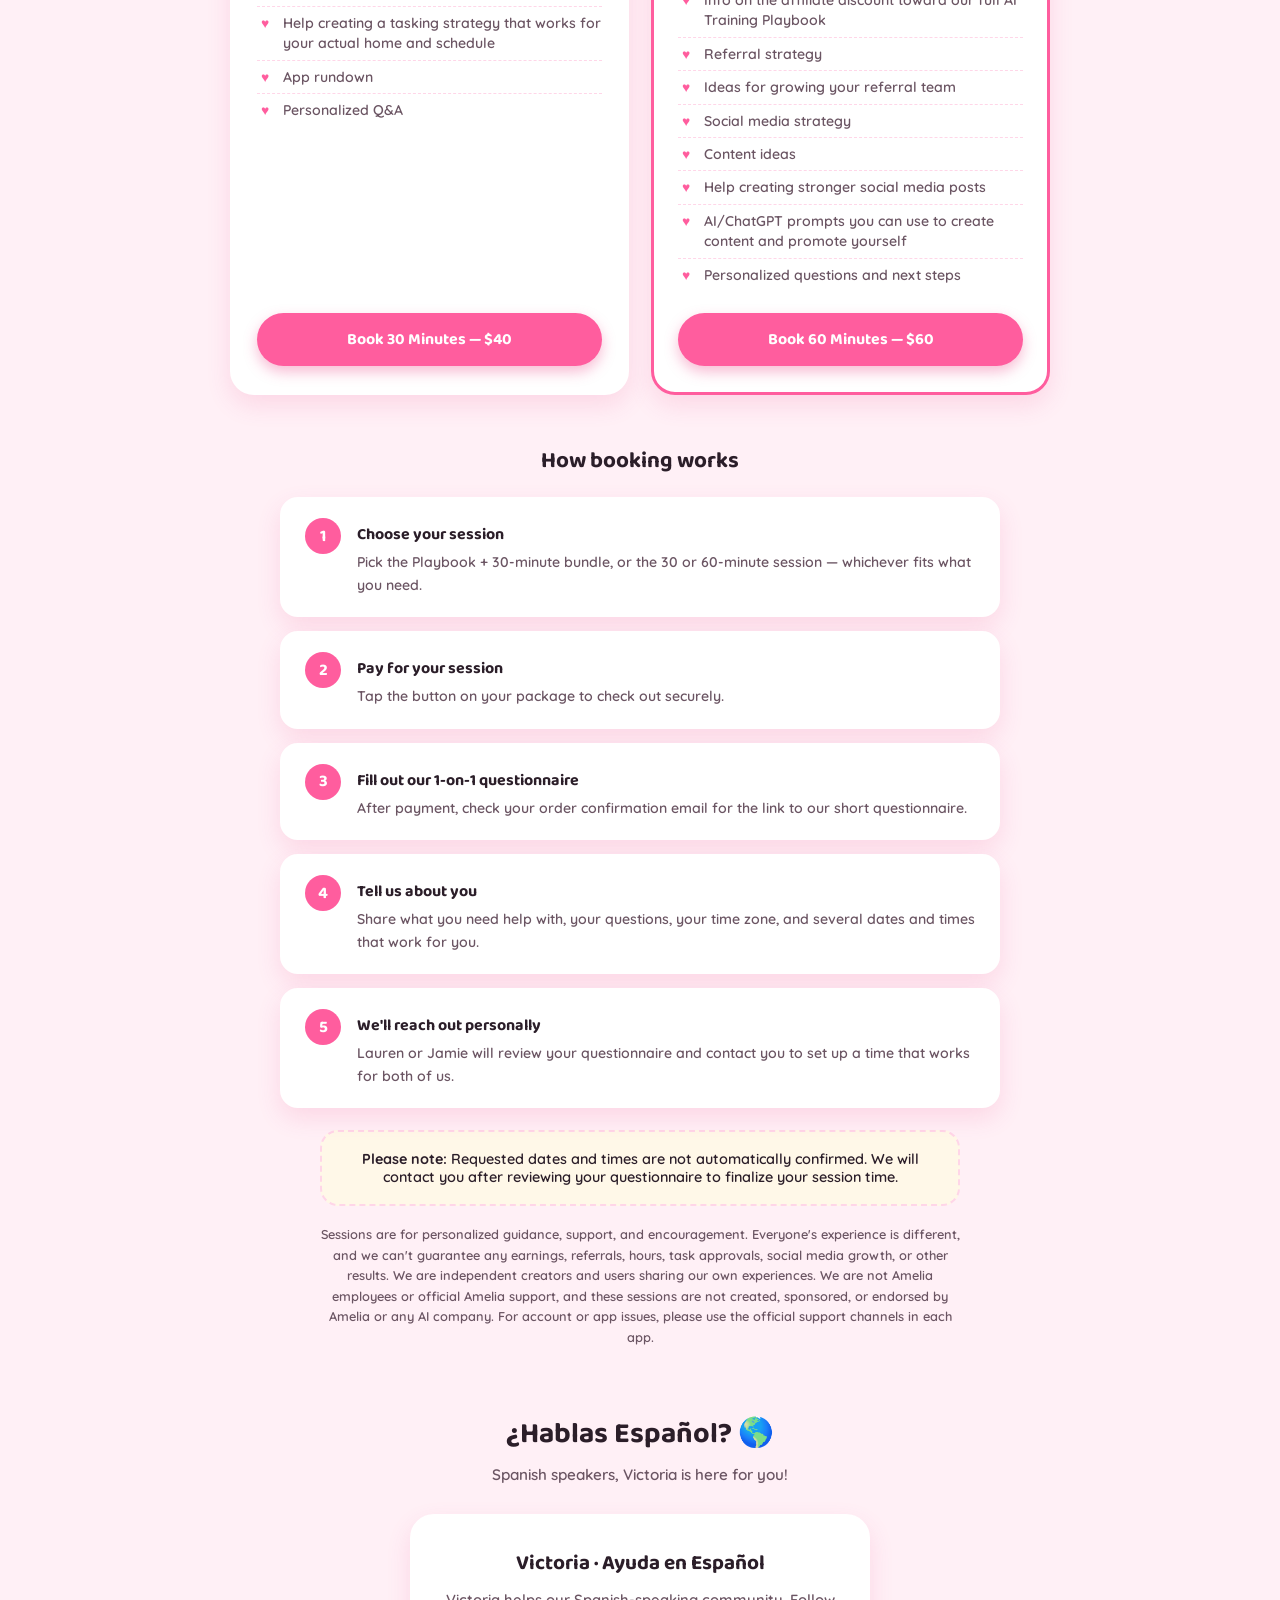
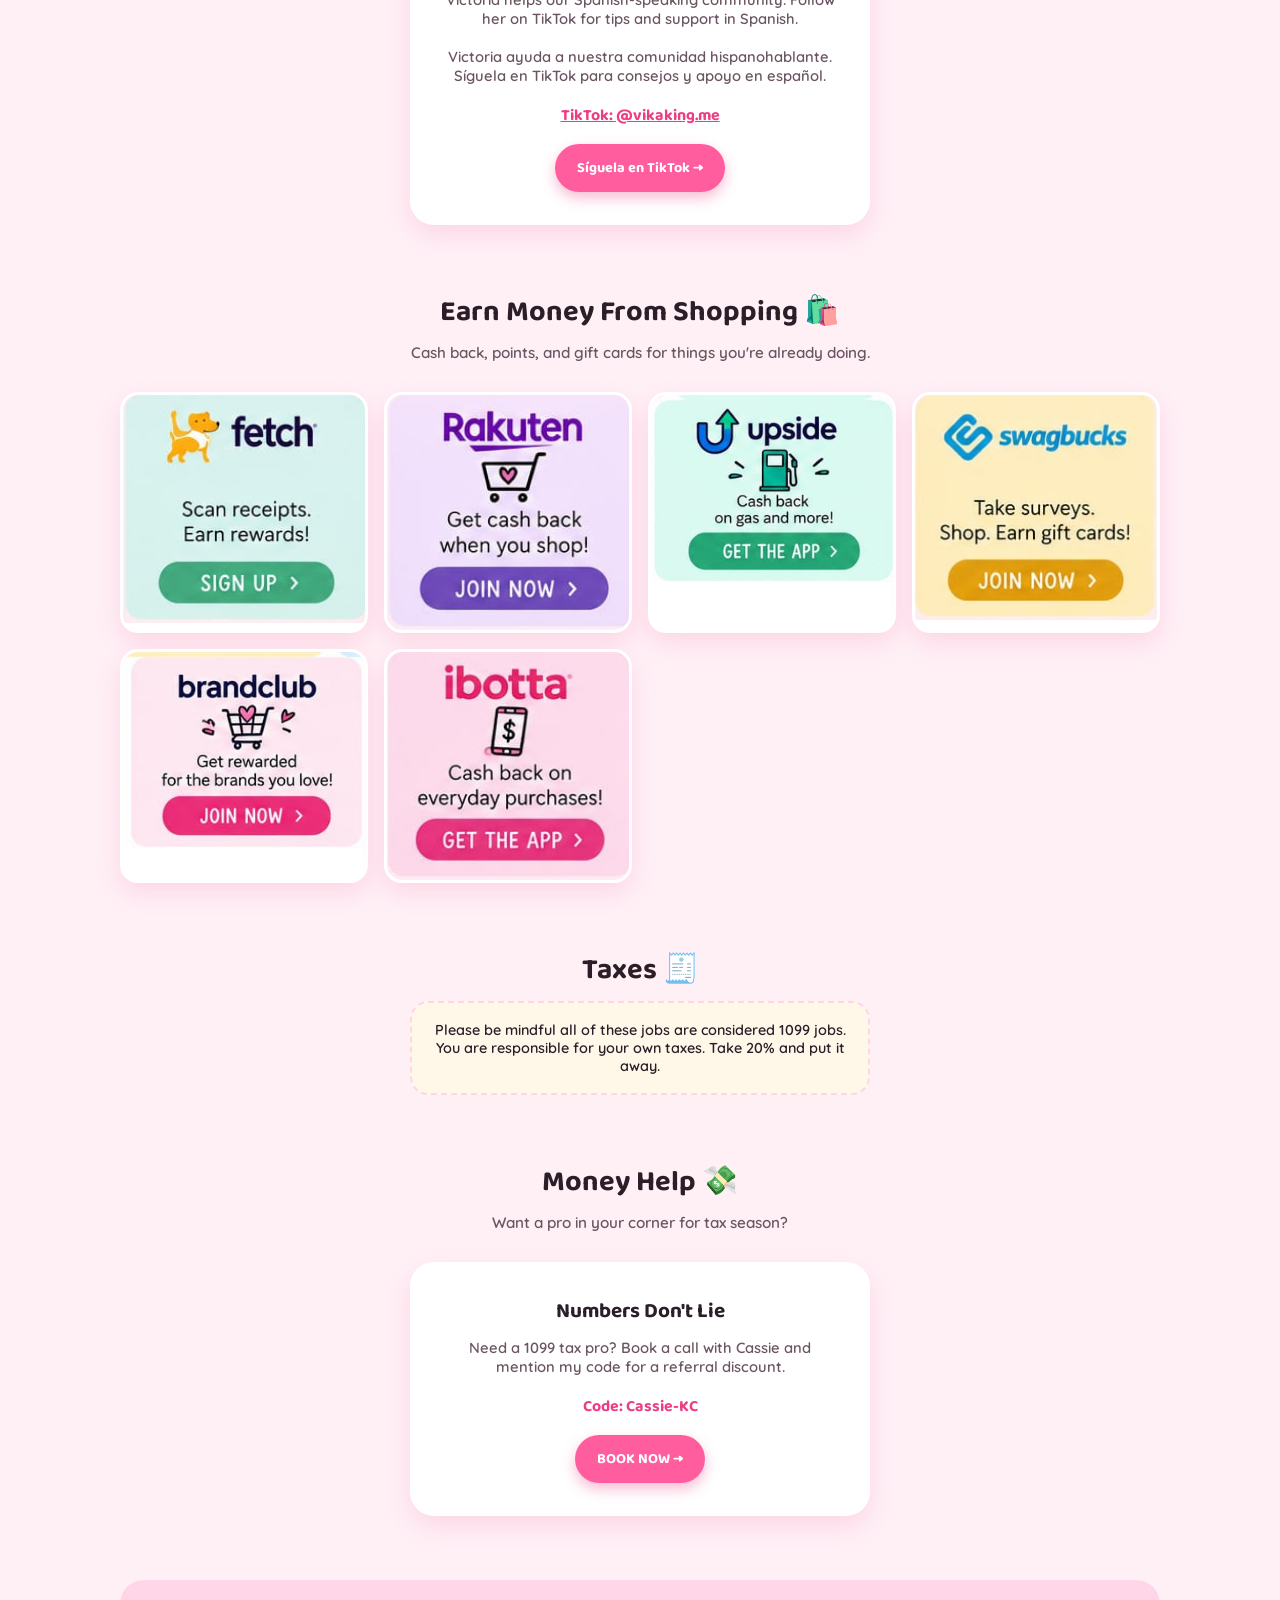
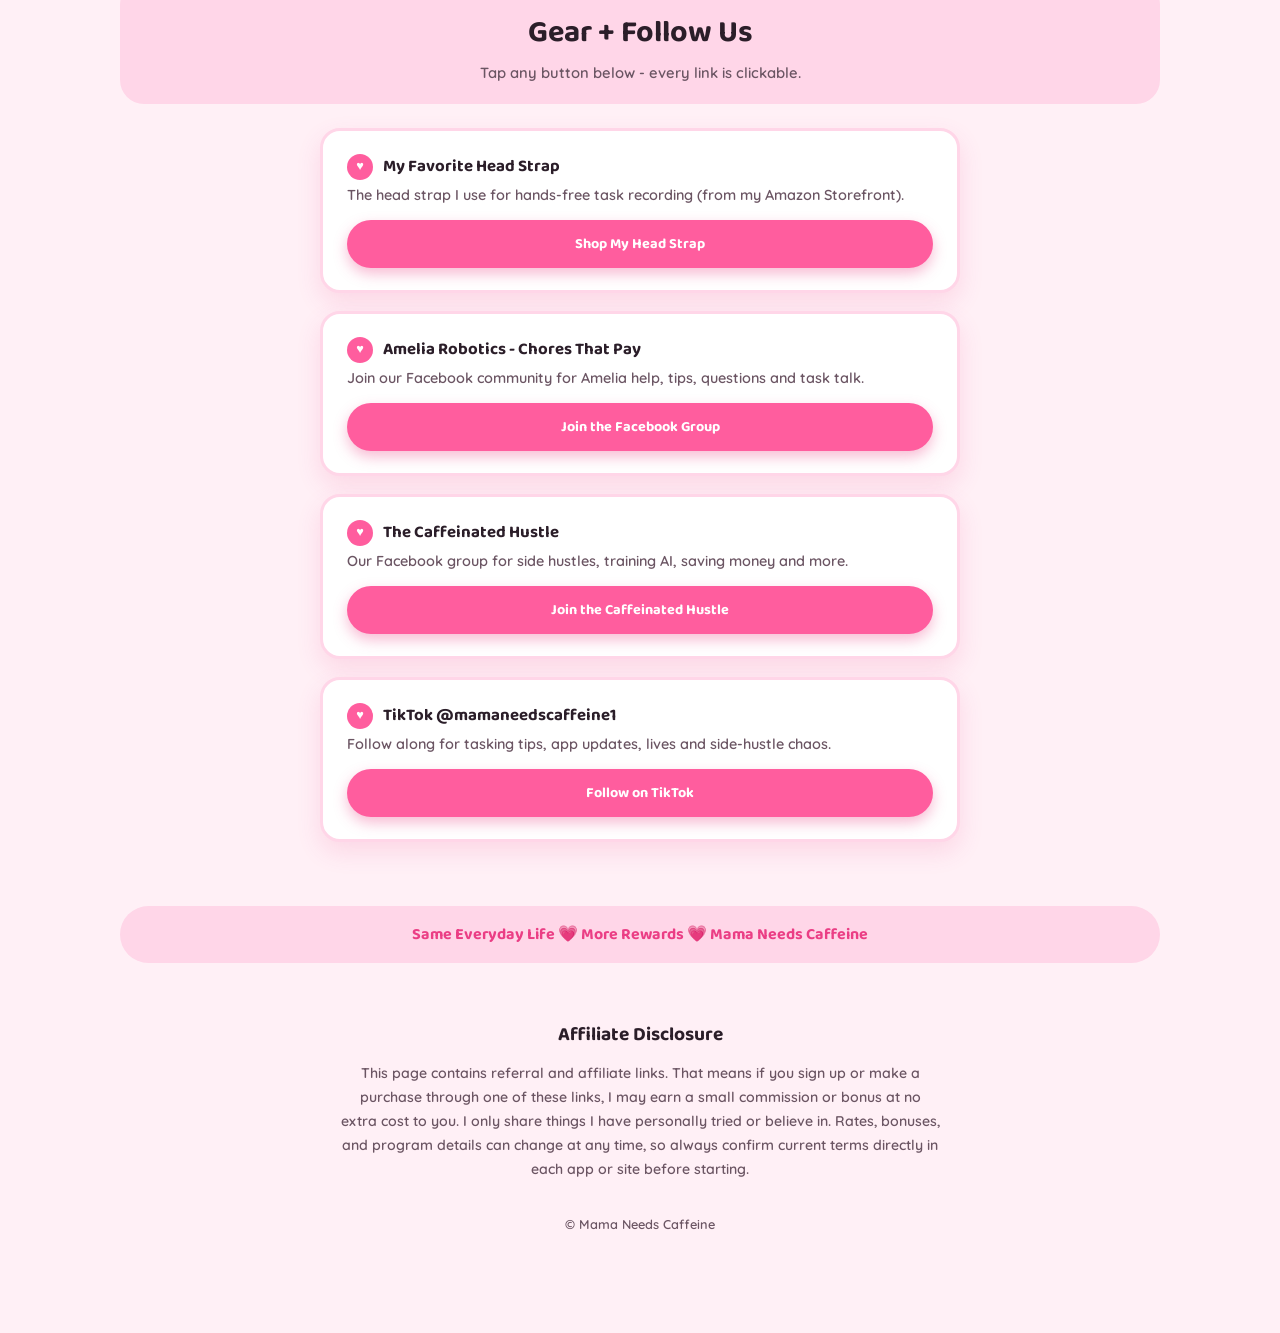
==== commit bc5d6c3d: "Update hourly rate for Amelia in index.html" ====
--- a/index.html
+++ b/index.html
@@ -122,7 +122,7 @@
       <img src="https://cdn.shopify.com/s/files/1/1002/6323/1779/files/amelia-complete-guide.png?v=1792120427" alt="Amelia Complete Guide">
       <div class="sub-body">
         <h4>Amelia</h4>
-        <span class="code">$10-11/hr</span>
+        <span class="code">$9-11/hr</span>
         <span class="tap-note">Tap to learn more →</span>
       </div>
     </a>
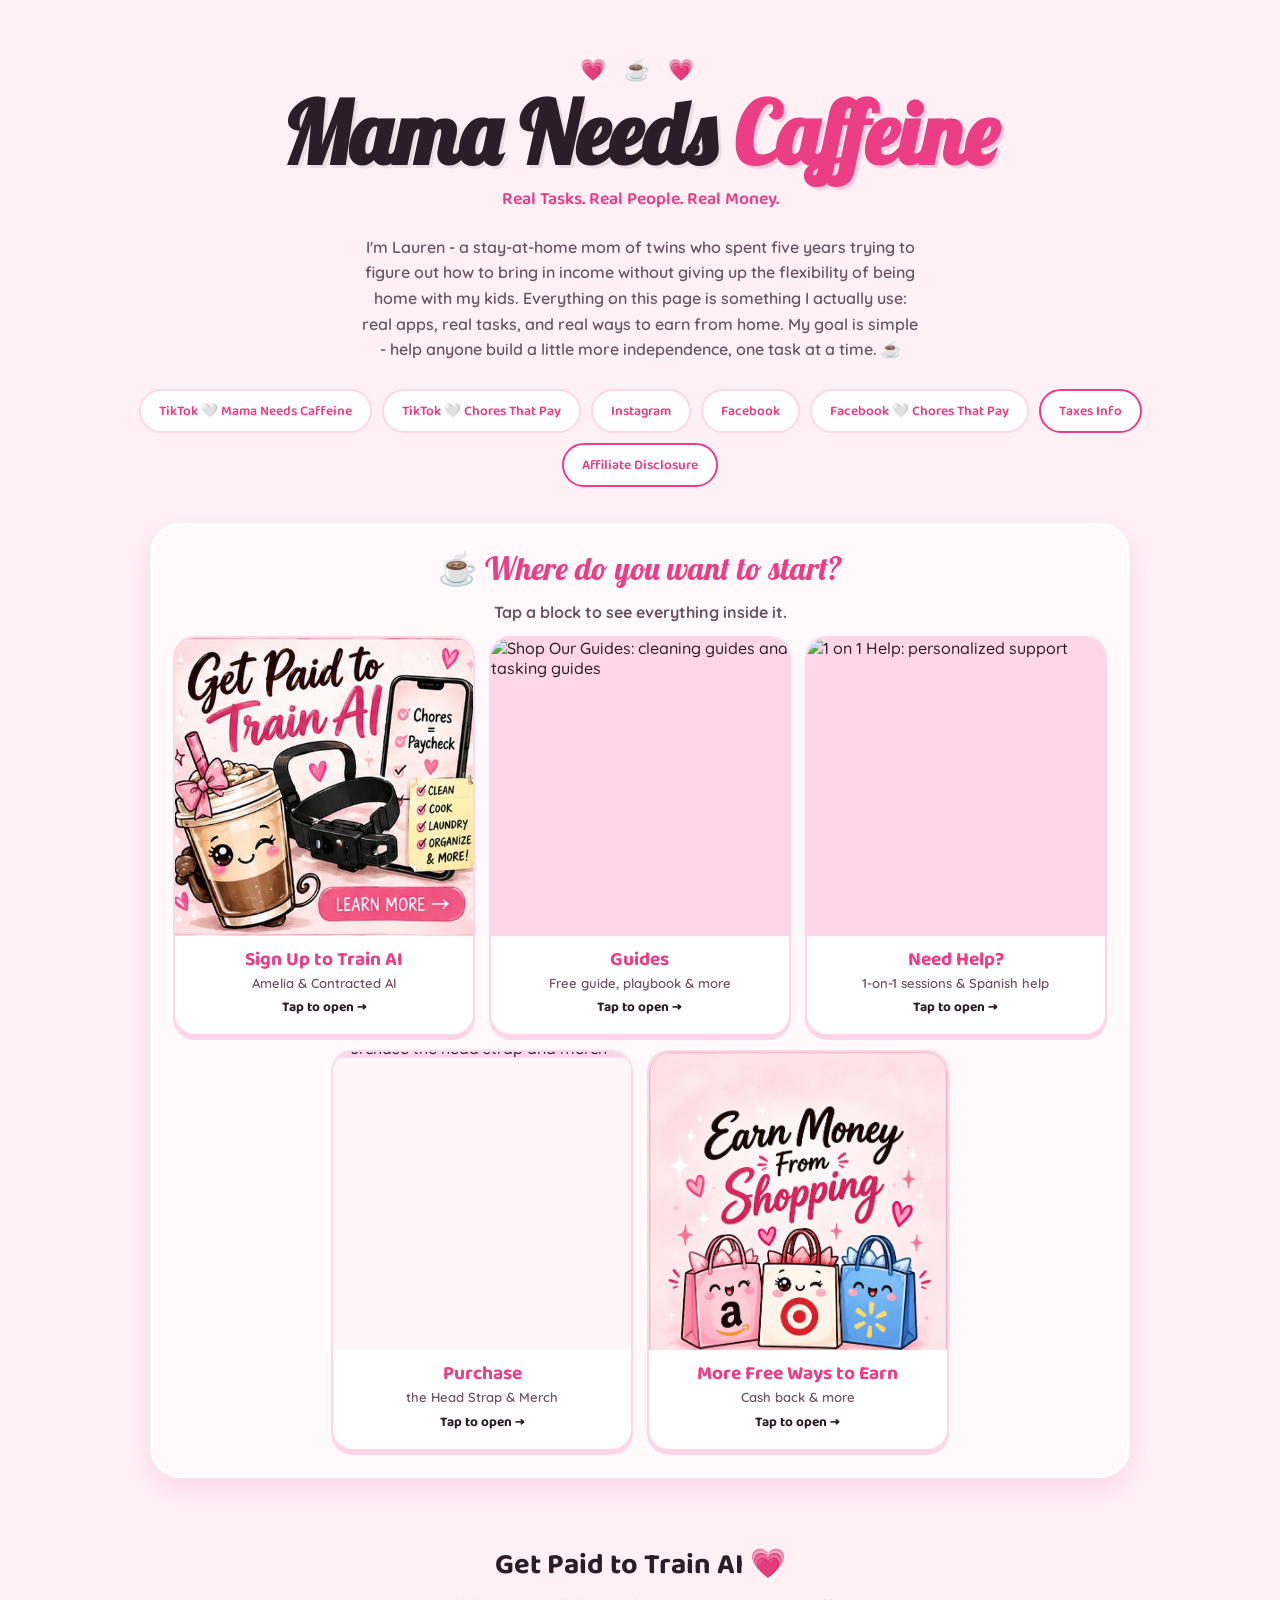
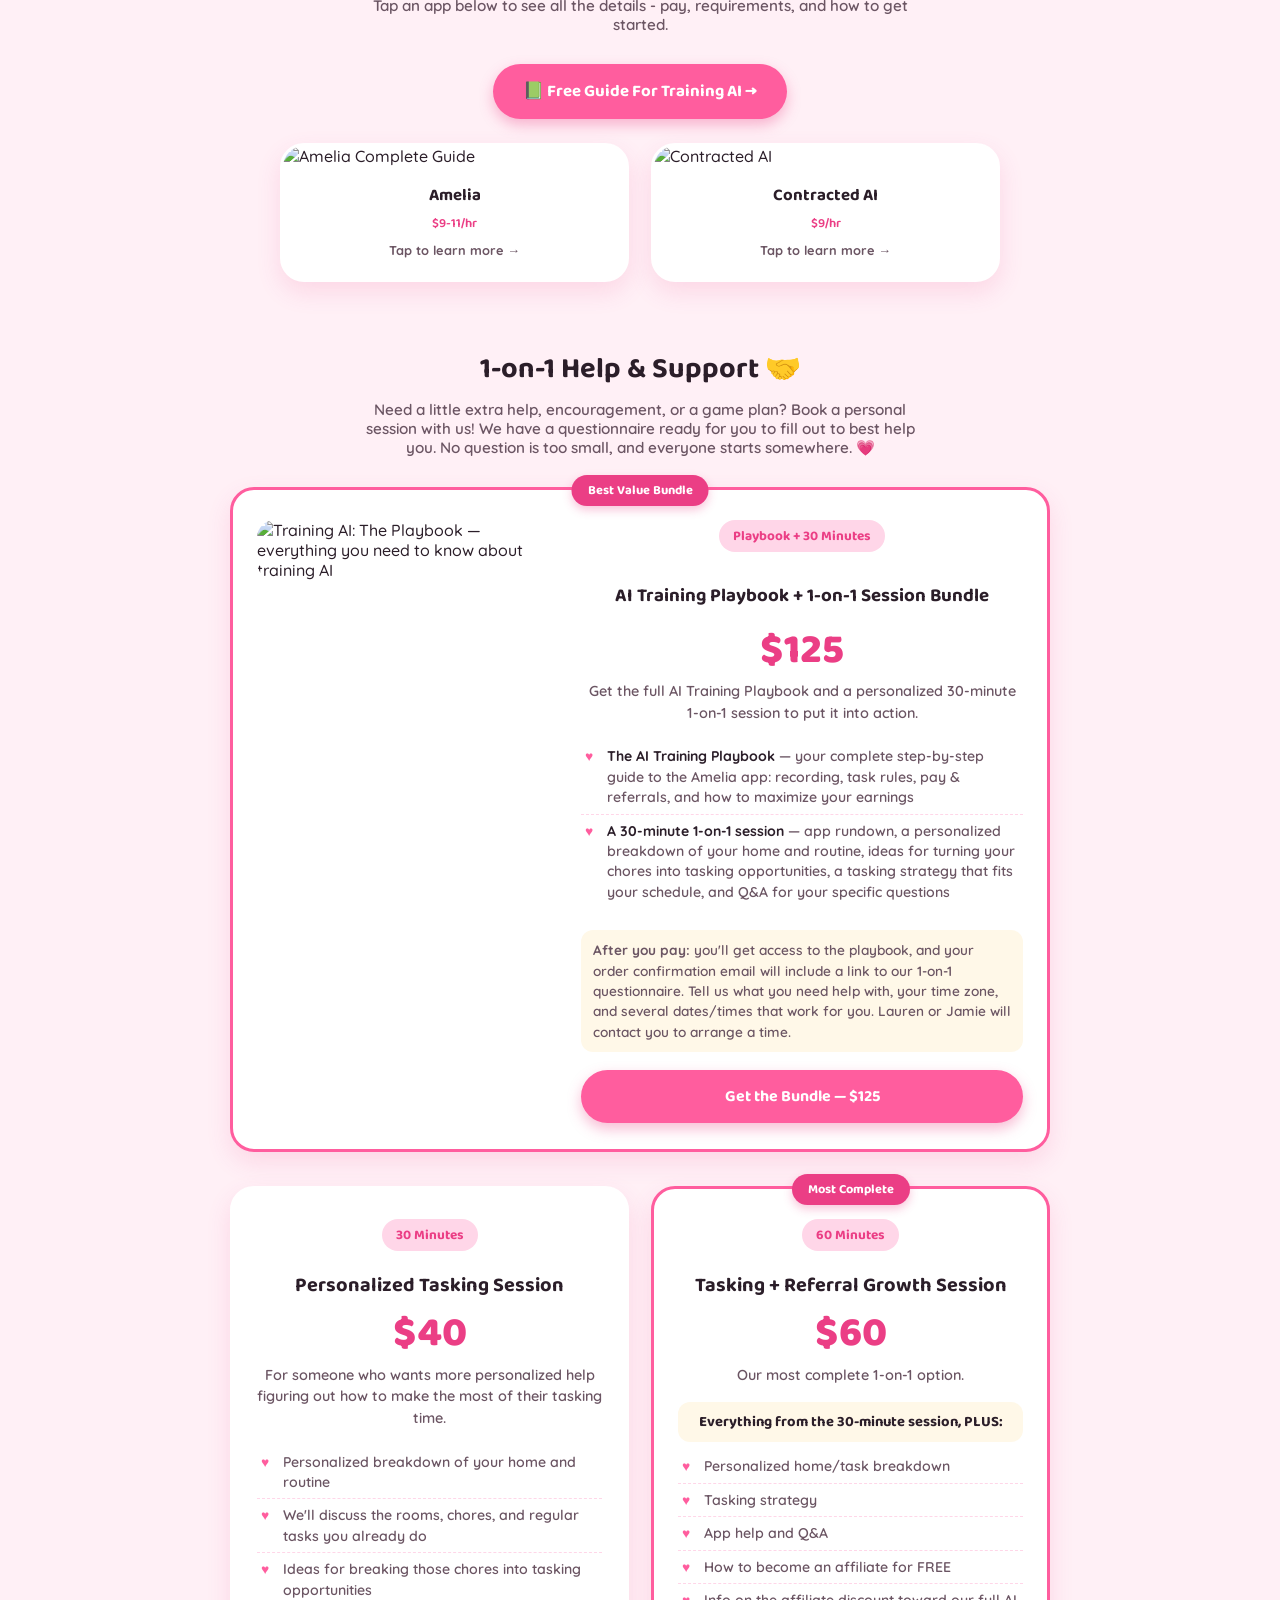
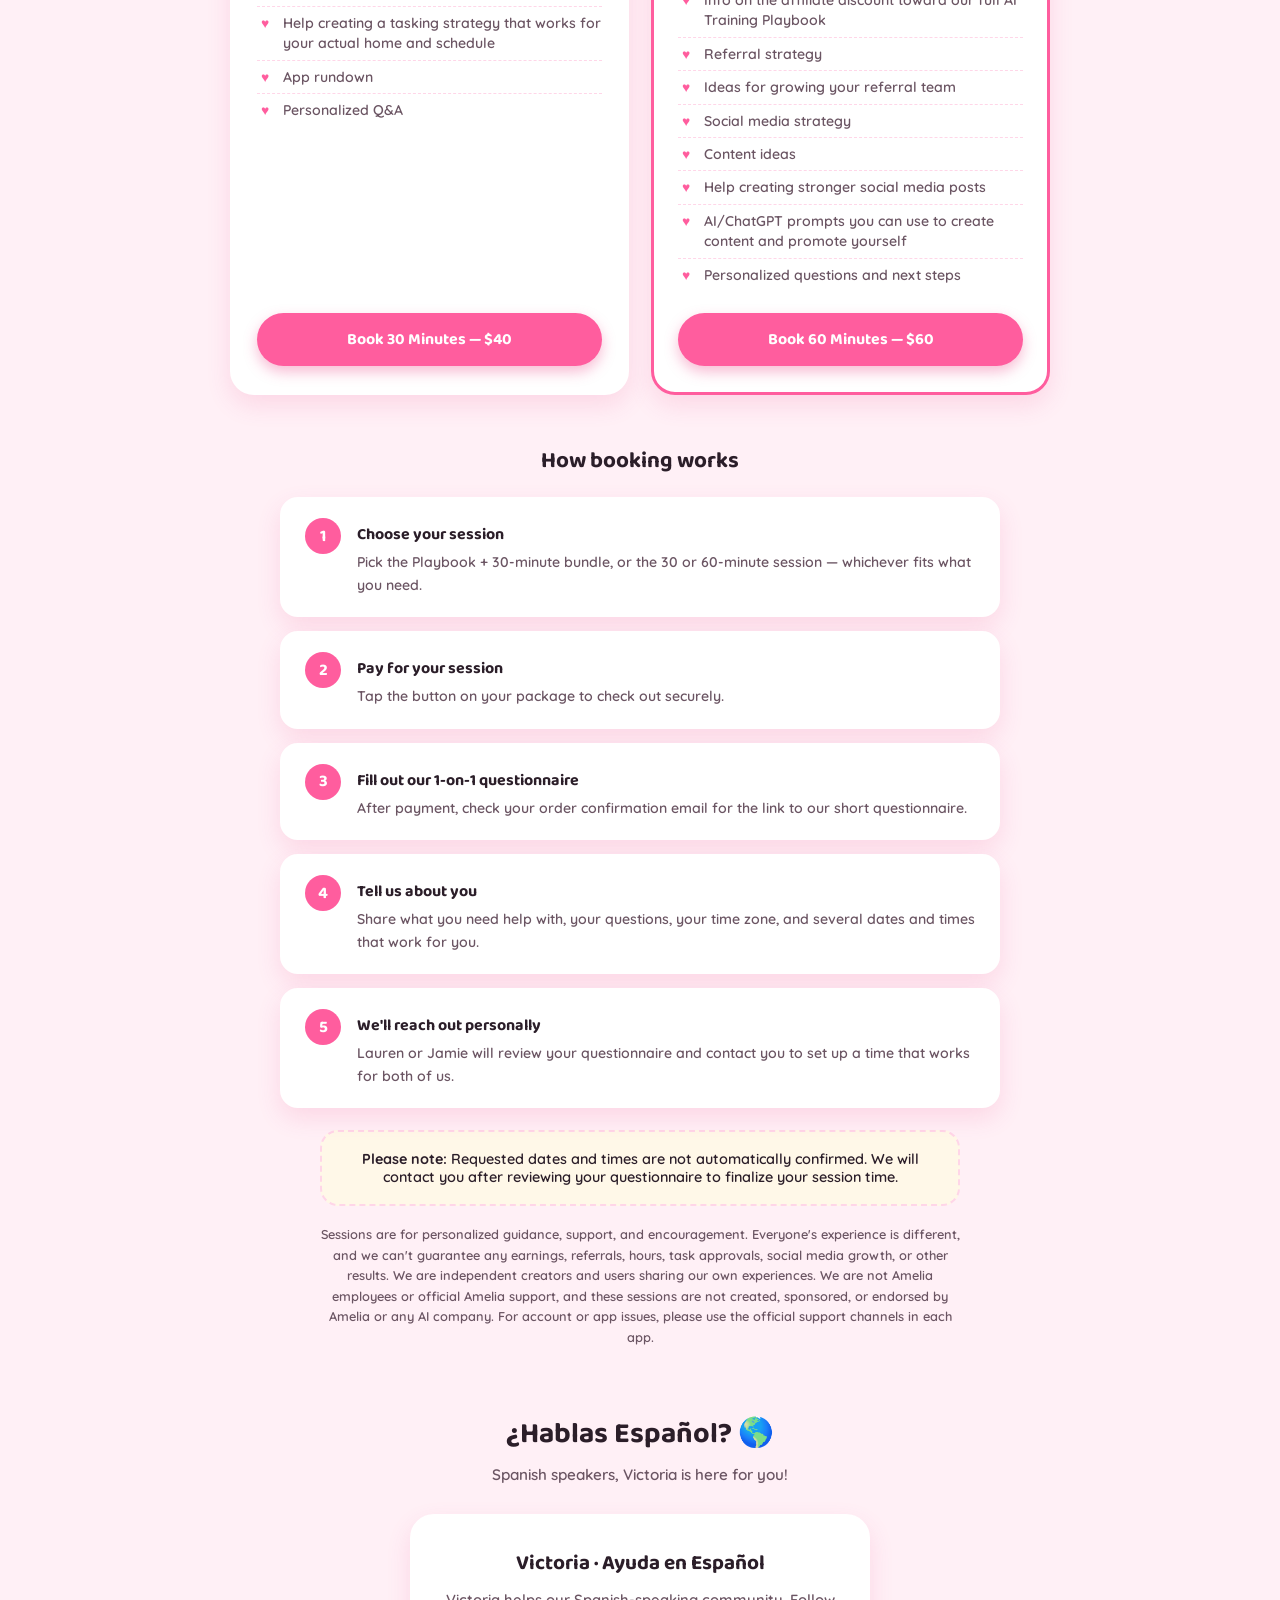
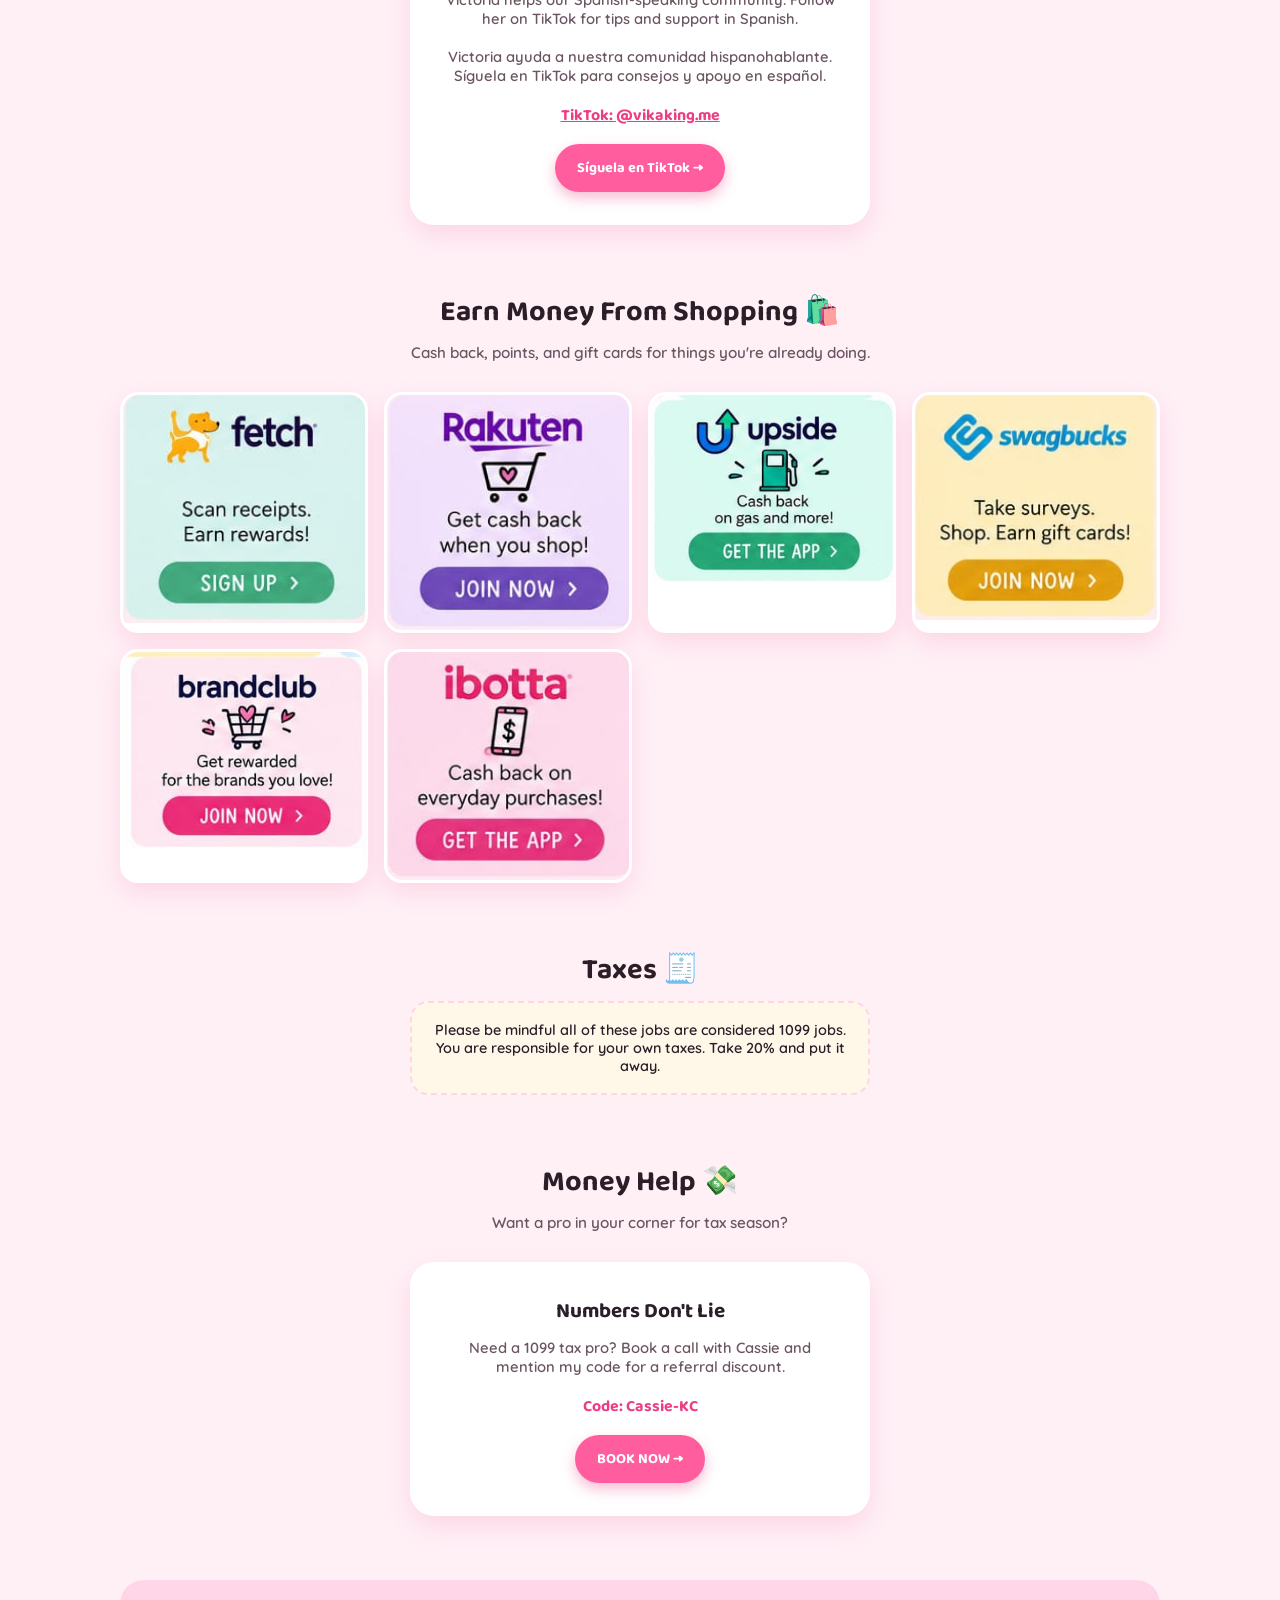
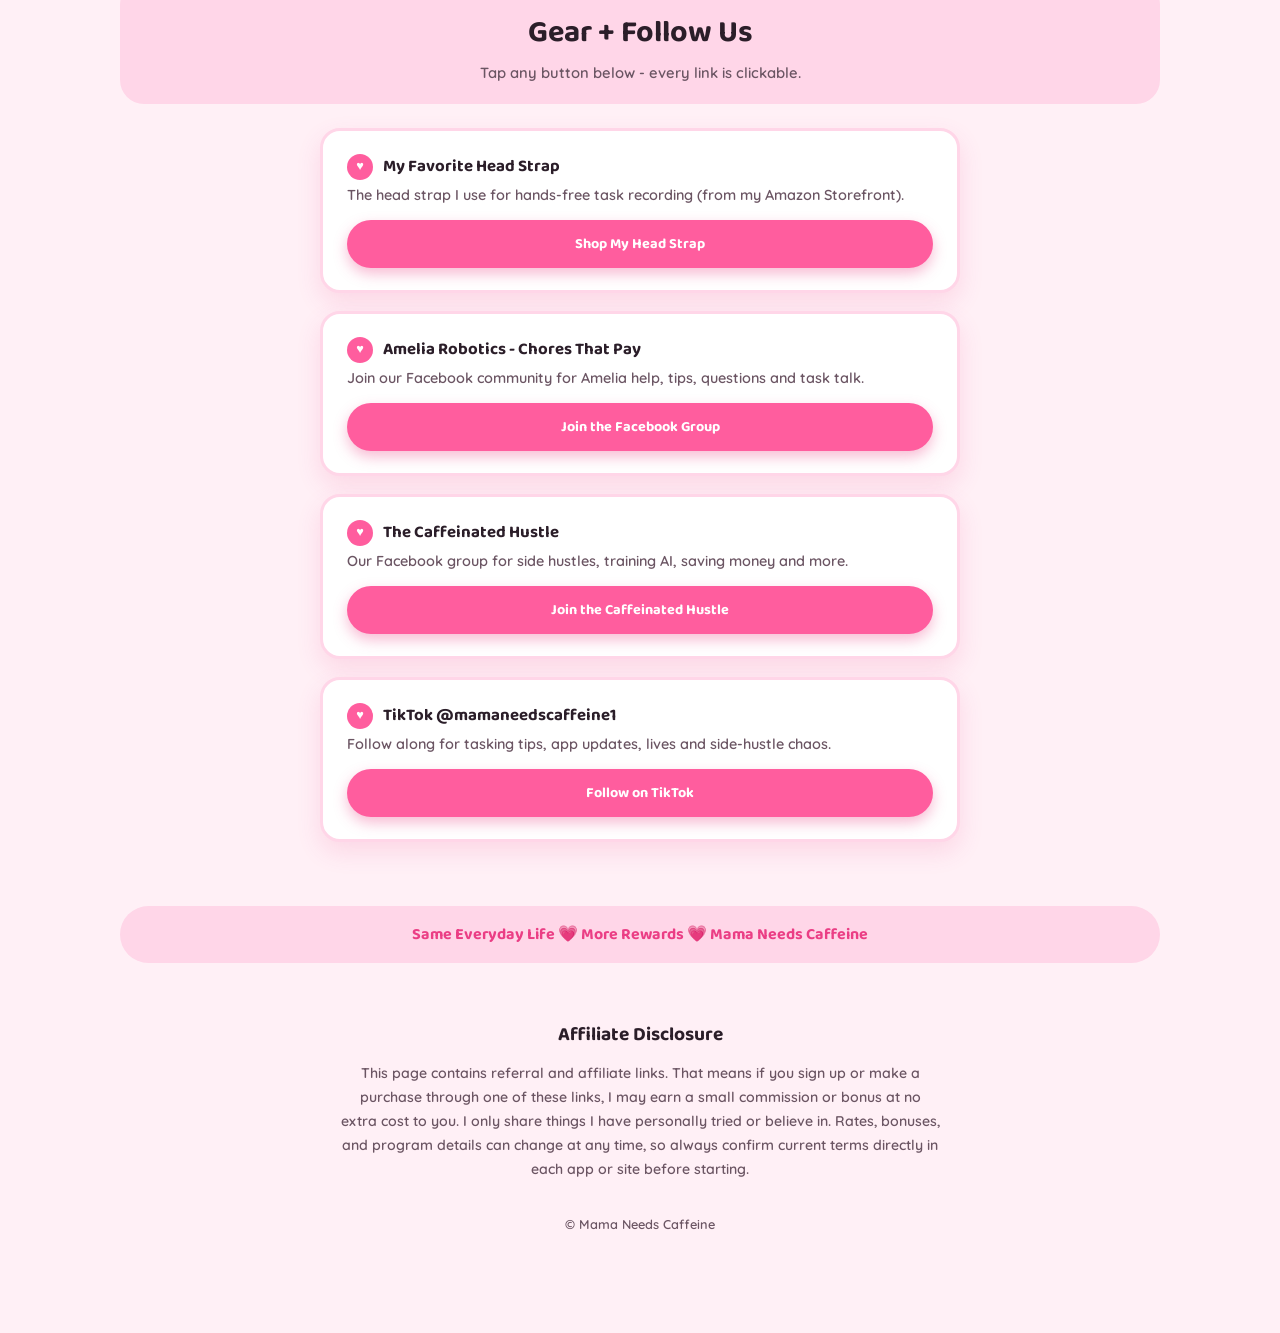
==== commit e7b2e40b: "Add new tile for purchasing merch and head strap" ====
--- a/index.html
+++ b/index.html
@@ -23,6 +23,8 @@
 .tile .tile-art{display:block;width:100%;aspect-ratio:1;}
 @media (max-width:600px){.hub .tile-title{font-size:.85rem;}.hub .tile-cta{display:none;}}
 @media (prefers-reduced-motion:reduce){.panel:target h2{animation:none;}}
+.tile-crop{display:block;position:relative;width:100%;aspect-ratio:1;overflow:hidden;background:#FFF6FA;}
+.tile .tile-crop img{position:absolute;left:-2.871%;top:-4.785%;width:105.742%;max-width:none;height:auto;aspect-ratio:auto;object-fit:fill;}
 </style>
 </head>
 <body>
@@ -56,7 +58,7 @@
         <a class="tile" href="#train"><img src="train-ai-banner.png" alt="Get paid to train AI" loading="lazy"><span class="tile-body"><span class="tile-title">Sign Up to Train AI</span><span class="tile-sub">Amelia &amp; Contracted AI</span><span class="tile-cta">Tap to open →</span></span></a>
         <a class="tile" href="#guides"><img src="https://caffeinemeetschaos.github.io/Guides.png" alt="Shop Our Guides: cleaning guides and tasking guides" loading="lazy"><span class="tile-body"><span class="tile-title">Guides</span><span class="tile-sub">Free guide, playbook &amp; more</span><span class="tile-cta">Tap to open →</span></span></a>
         <a class="tile" href="#help"><img src="https://caffeinemeetschaos.github.io/1%20on%201%20help.png" alt="1 on 1 Help: personalized support" loading="lazy"><span class="tile-body"><span class="tile-title">Need Help?</span><span class="tile-sub">1-on-1 sessions &amp; Spanish help</span><span class="tile-cta">Tap to open →</span></span></a>
-        <a class="tile" href="#shop"><img src="merch-banner.png" alt="Shop head straps and merch" loading="lazy"><span class="tile-body"><span class="tile-title">Shop</span><span class="tile-sub">Head strap, merch &amp; coloring books</span><span class="tile-cta">Tap to open →</span></span></a>
+        <a class="tile" href="#shop"><span class="tile-crop"><img src="https://caffeinemeetschaos.github.io/Purchase%20merch%20and%20head%20strap.png" alt="Purchase the head strap and merch" loading="lazy"></span><span class="tile-body"><span class="tile-title">Purchase</span><span class="tile-sub">the Head Strap &amp; Merch</span><span class="tile-cta">Tap to open →</span></span></a>
         <a class="tile" href="#earn"><img src="shopping-banner.png" alt="More free ways to earn money" loading="lazy"><span class="tile-body"><span class="tile-title">More Free Ways to Earn</span><span class="tile-sub">Cash back &amp; more</span><span class="tile-cta">Tap to open →</span></span></a>
     </div>
   </section>
